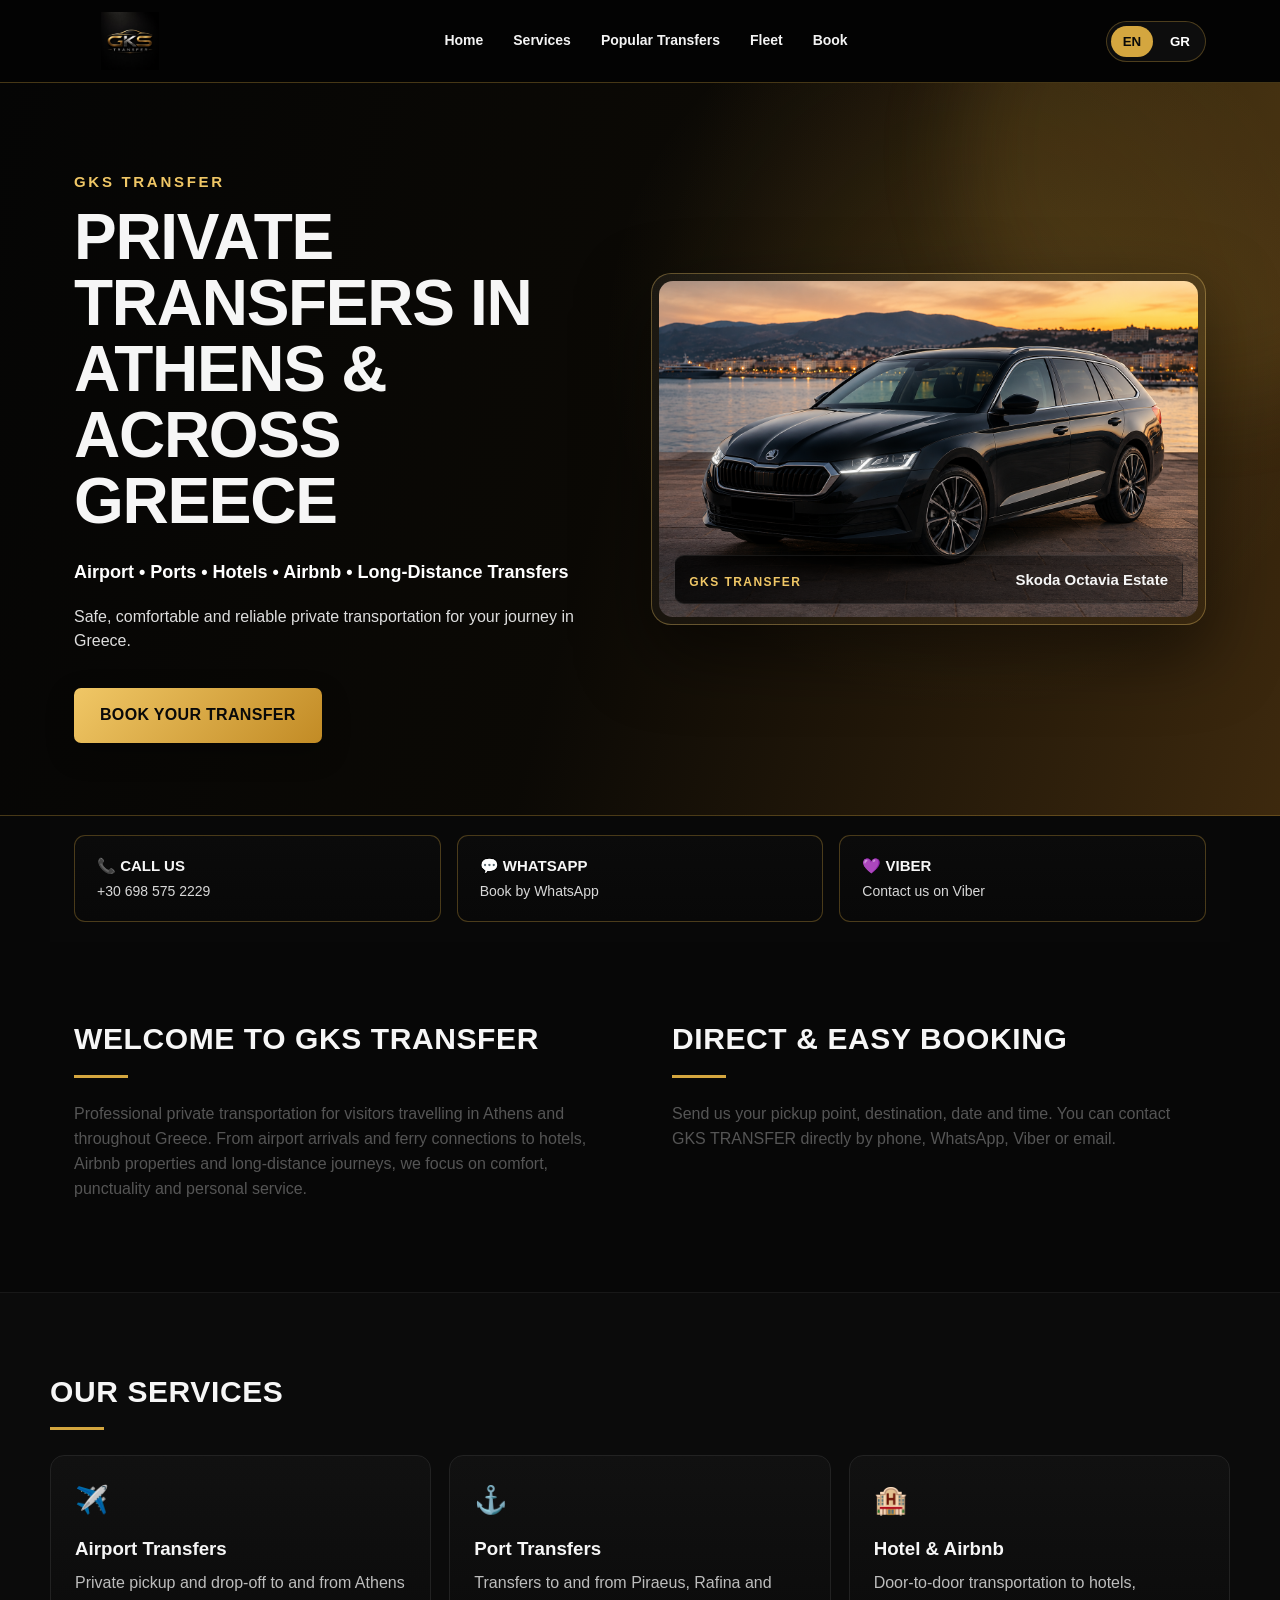
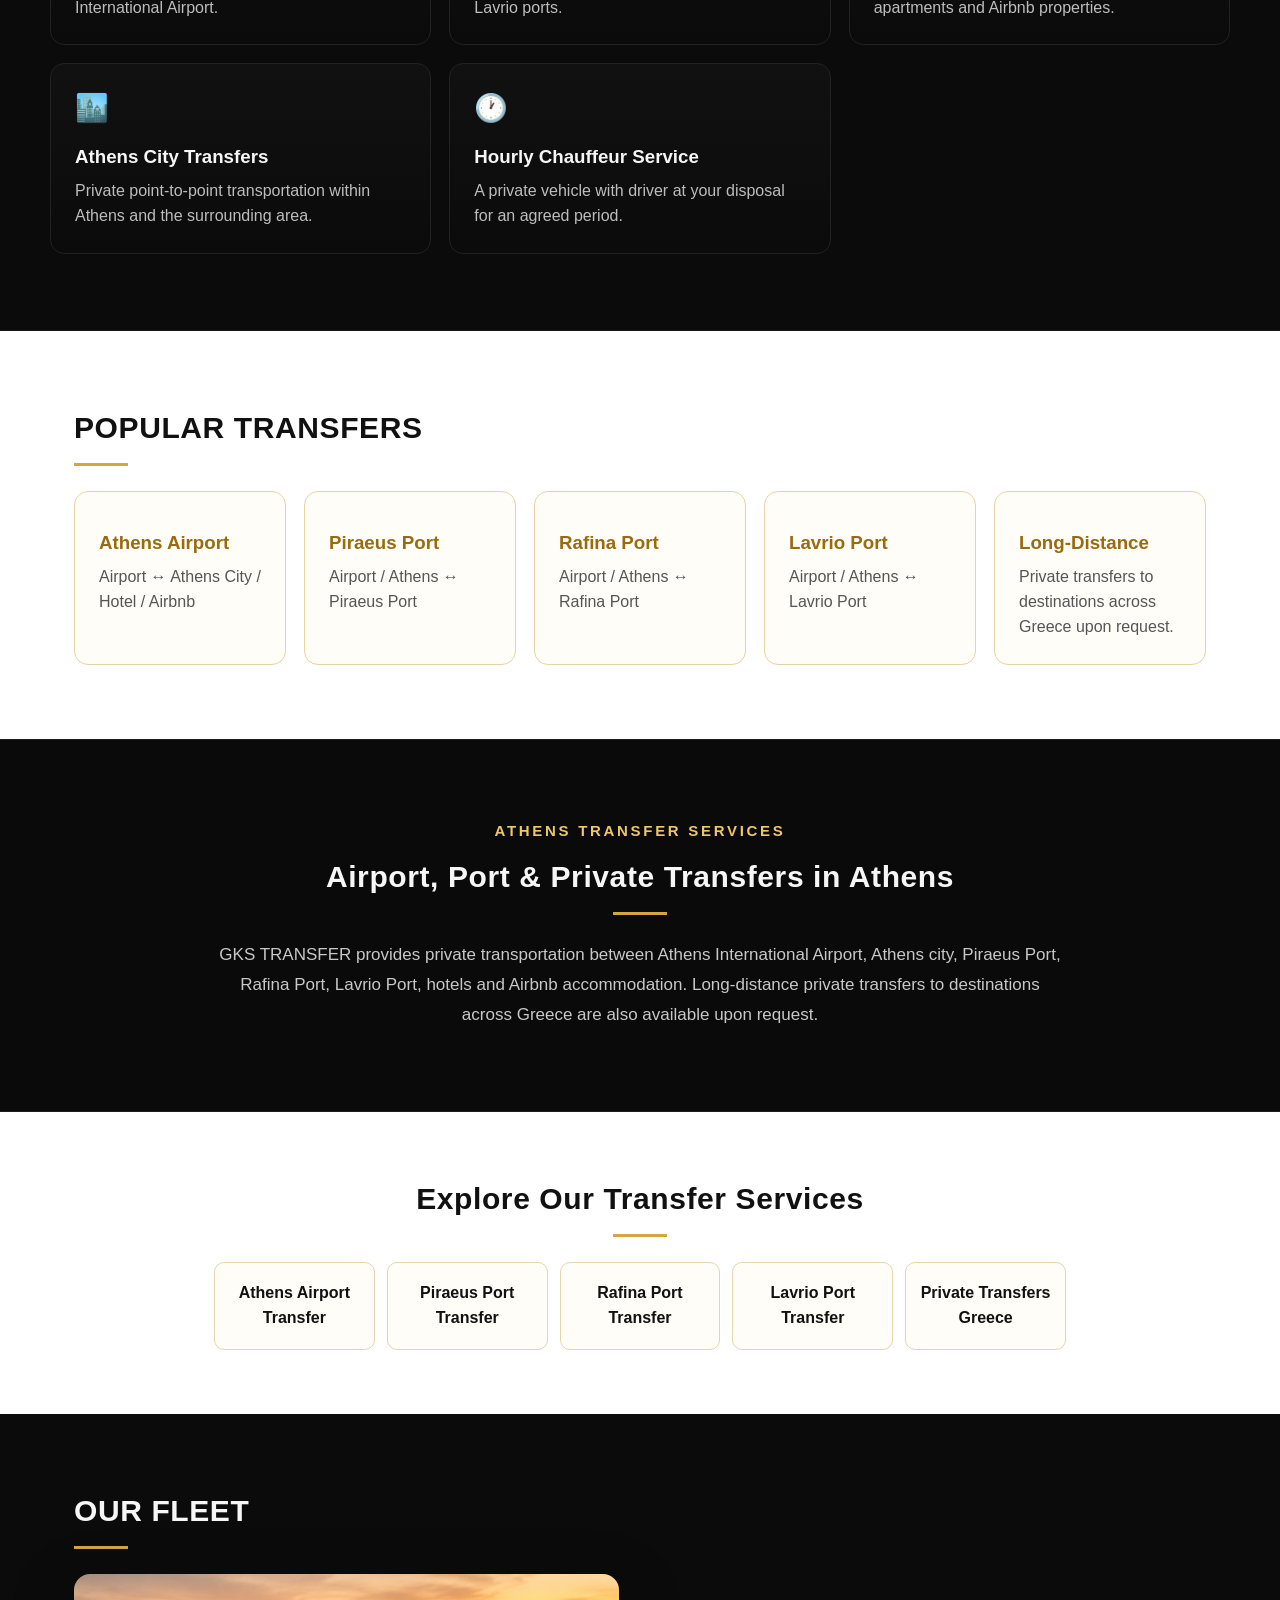
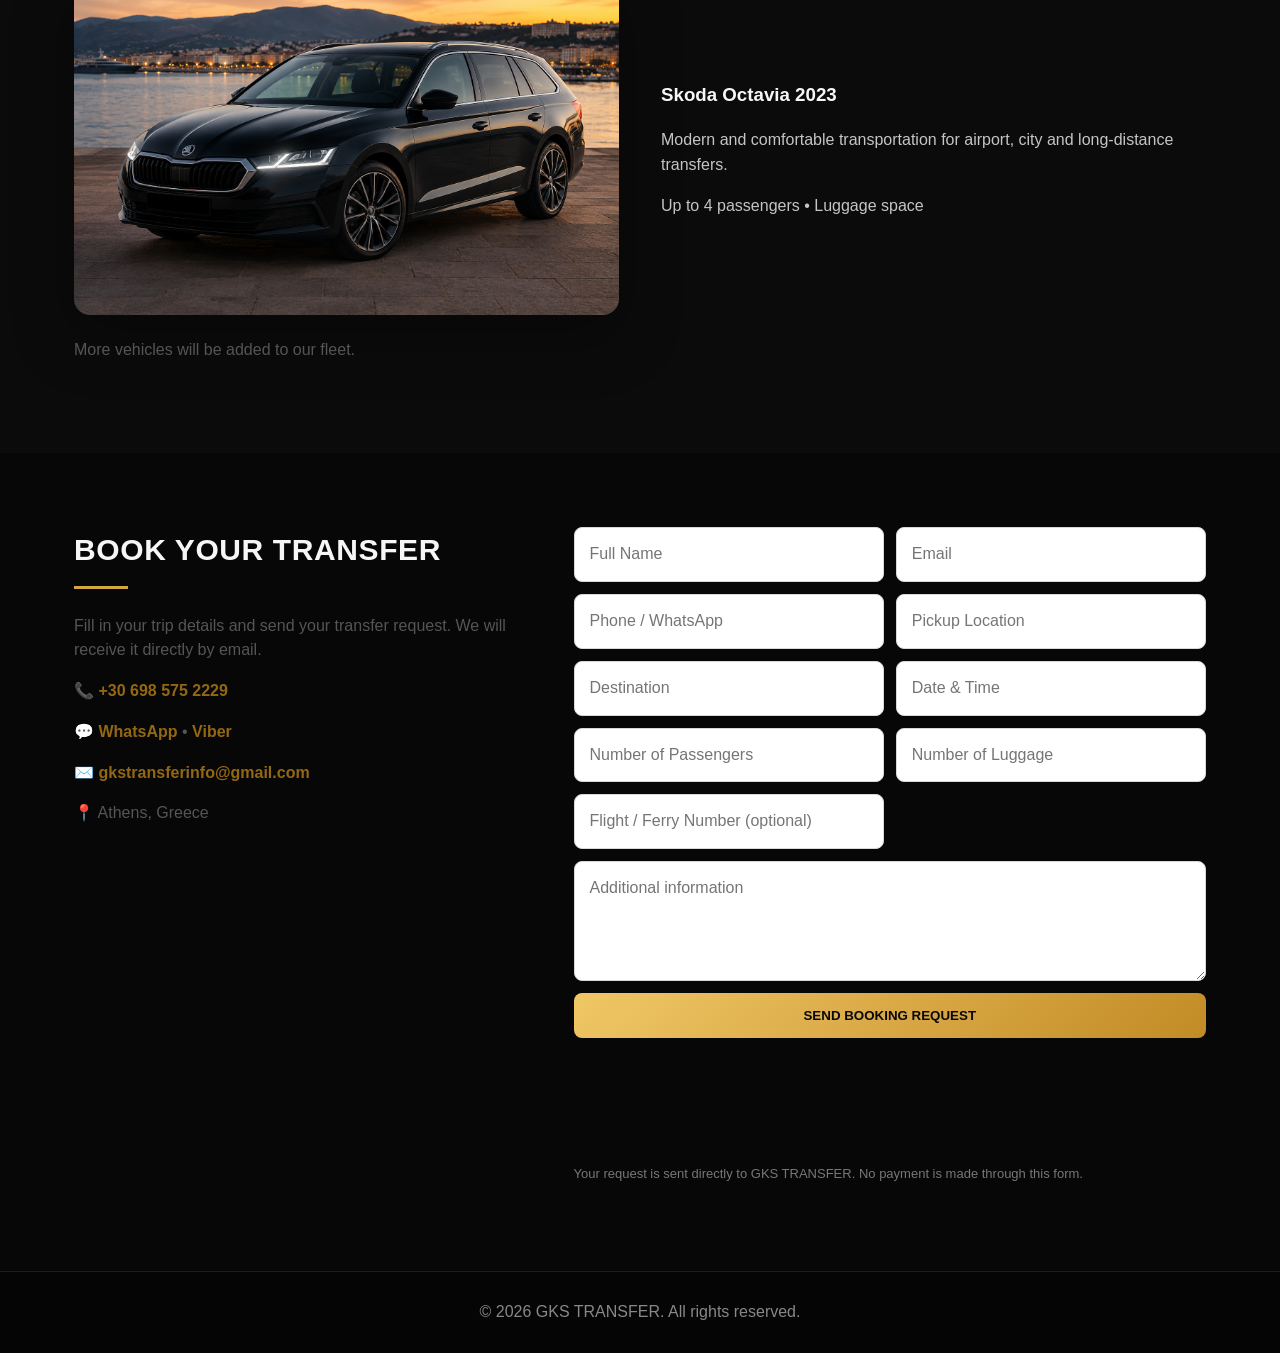
==== index.html @ e6cd718a "Add files via upload" ====
<!DOCTYPE html>
<html lang="en">
<head>
<meta charset="UTF-8">
<meta name="viewport" content="width=device-width,initial-scale=1">
<meta name="description" content="GKS TRANSFER offers private transfers in Athens and across Greece: Athens Airport, Piraeus, Rafina and Lavrio ports, hotels, Airbnb, city and long-distance transfers.">
<title>Athens Airport & Private Transfers | GKS TRANSFER Greece</title>
<meta name="description" content="Book private transfers in Athens and across Greece with GKS TRANSFER. Athens Airport, Piraeus, Rafina, Lavrio, hotels, Airbnb and long-distance transfers.">
<meta name="robots" content="index, follow">
<meta name="author" content="GKS TRANSFER">
<link rel="canonical" href="https://gkstransfer.gr/">

<meta property="og:type" content="website">
<meta property="og:title" content="GKS TRANSFER | Private Transfers in Athens & Across Greece">
<meta property="og:description" content="Private airport, port, hotel, Airbnb and long-distance transfers in Athens and across Greece.">
<meta property="og:url" content="https://gkstransfer.gr/">
<meta property="og:image" content="https://gkstransfer.gr/skoda-octavia.png">
<meta property="og:locale" content="en_US">
<meta property="og:site_name" content="GKS TRANSFER">

<script type="application/ld+json">
{
  "@context": "https://schema.org",
  "@type": "TaxiService",
  "name": "GKS TRANSFER",
  "url": "https://gkstransfer.gr/",
  "image": "https://gkstransfer.gr/skoda-octavia.png",
  "email": "gkstransferinfo@gmail.com",
  "telephone": "+306985752229",
  "areaServed": [
    {"@type":"City","name":"Athens"},
    {"@type":"Country","name":"Greece"}
  ],
  "description": "Private transfers in Athens and across Greece, including airport, port, hotel, Airbnb and long-distance transfers.",
  "availableLanguage": ["English", "Greek"]
}
</script>
<link rel="stylesheet" href="style.css">
</head>
<body>
<header class="site-header"><div class="nav">
<img src="logo.jpg" class="logo" alt="GKS TRANSFER">
<nav>
<a href="#home" data-en="Home" data-el="Αρχική">Home</a>
<a href="#services" data-en="Services" data-el="Υπηρεσίες">Services</a>
<a href="#routes" data-en="Popular Transfers" data-el="Δημοφιλείς Διαδρομές">Popular Transfers</a>
<a href="#fleet" data-en="Fleet" data-el="Στόλος">Fleet</a>
<a href="#contact" data-en="Book" data-el="Κράτηση">Book</a>
</nav>
<div class="lang" aria-label="Language selector">
      <button class="lang-btn active" data-lang="en" onclick="setLang('en', this)">EN</button>
      <button class="lang-btn" data-lang="el" onclick="setLang('el', this)">GR</button>
    </div>
</div></header>

<section id="home" class="hero"><div class="hero-glow"></div><div class="hero-inner">
<div>
<p class="gold">GKS TRANSFER</p>
<h1 data-en="PRIVATE TRANSFERS IN ATHENS & ACROSS GREECE" data-el="ΙΔΙΩΤΙΚΕΣ ΜΕΤΑΦΟΡΕΣ ΣΤΗΝ ΑΘΗΝΑ & ΣΕ ΟΛΗ ΤΗΝ ΕΛΛΑΔΑ">PRIVATE TRANSFERS IN ATHENS & ACROSS GREECE</h1>
<p class="lead" data-en="Airport • Ports • Hotels • Airbnb • Long-Distance Transfers" data-el="Αεροδρόμιο • Λιμάνια • Ξενοδοχεία • Airbnb • Μεταφορές Μεγάλων Αποστάσεων">Airport • Ports • Hotels • Airbnb • Long-Distance Transfers</p>
<p data-en="Safe, comfortable and reliable private transportation for your journey in Greece." data-el="Ασφαλείς, άνετες και αξιόπιστες ιδιωτικές μεταφορές για κάθε διαδρομή σας στην Ελλάδα.">Safe, comfortable and reliable private transportation for your journey in Greece.</p>
<a class="cta" href="#contact" data-en="BOOK YOUR TRANSFER" data-el="ΚΑΝΤΕ ΚΡΑΤΗΣΗ">BOOK YOUR TRANSFER</a>
</div>
<div class="vehicle-photo hero-car">
      <div class="car-frame">
        <img src="skoda-octavia.png" alt="Skoda Octavia station wagon - GKS Transfer">
        <div class="car-caption">
          <span>GKS TRANSFER</span>
          <strong>Skoda Octavia Estate</strong>
        </div>
      </div>
    </div>
</div></section>

<section class="quick">
<a href="tel:+306985752229"><b data-en="📞 CALL US" data-el="📞 ΚΑΛΕΣΤΕ ΜΑΣ">📞 CALL US</b><span>+30 698 575 2229</span></a>
<a href="https://wa.me/306985752229"><b>💬 WHATSAPP</b><span data-en="Book by WhatsApp" data-el="Κράτηση μέσω WhatsApp">Book by WhatsApp</span></a>
<a href="viber://chat?number=%2B306985752229"><b>💜 VIBER</b><span data-en="Contact us on Viber" data-el="Επικοινωνία μέσω Viber">Contact us on Viber</span></a>
</section>

<section class="intro">
<div><h2 data-en="WELCOME TO GKS TRANSFER" data-el="ΚΑΛΩΣ ΗΡΘΑΤΕ ΣΤΗΝ GKS TRANSFER">WELCOME TO GKS TRANSFER</h2>
<p data-en="Professional private transportation for visitors travelling in Athens and throughout Greece. From airport arrivals and ferry connections to hotels, Airbnb properties and long-distance journeys, we focus on comfort, punctuality and personal service." data-el="Επαγγελματικές ιδιωτικές μεταφορές για επισκέπτες στην Αθήνα και σε όλη την Ελλάδα. Από αφίξεις αεροδρομίου και συνδέσεις με πλοία έως ξενοδοχεία, Airbnb και διαδρομές μεγάλων αποστάσεων, δίνουμε έμφαση στην άνεση, τη συνέπεια και την προσωπική εξυπηρέτηση.">Professional private transportation for visitors travelling in Athens and throughout Greece. From airport arrivals and ferry connections to hotels, Airbnb properties and long-distance journeys, we focus on comfort, punctuality and personal service.</p></div>
<div><h2 data-en="DIRECT & EASY BOOKING" data-el="ΑΜΕΣΗ & ΕΥΚΟΛΗ ΚΡΑΤΗΣΗ">DIRECT & EASY BOOKING</h2>
<p data-en="Send us your pickup point, destination, date and time. You can contact GKS TRANSFER directly by phone, WhatsApp, Viber or email." data-el="Στείλτε μας σημείο παραλαβής, προορισμό, ημερομηνία και ώρα. Μπορείτε να επικοινωνήσετε απευθείας με την GKS TRANSFER μέσω τηλεφώνου, WhatsApp, Viber ή email.">Send us your pickup point, destination, date and time. You can contact GKS TRANSFER directly by phone, WhatsApp, Viber or email.</p></div>
</section>

<section id="services" class="dark">
<h2 data-en="OUR SERVICES" data-el="ΟΙ ΥΠΗΡΕΣΙΕΣ ΜΑΣ">OUR SERVICES</h2>
<div class="grid">
<article><div>✈️</div><h3 data-en="Airport Transfers" data-el="Μεταφορές Αεροδρομίου">Airport Transfers</h3><p data-en="Private pickup and drop-off to and from Athens International Airport." data-el="Ιδιωτικές παραλαβές και μεταφορές από και προς το Διεθνές Αεροδρόμιο Αθηνών.">Private pickup and drop-off to and from Athens International Airport.</p></article>
<article><div>⚓</div><h3 data-en="Port Transfers" data-el="Μεταφορές Λιμανιών">Port Transfers</h3><p data-en="Transfers to and from Piraeus, Rafina and Lavrio ports." data-el="Μεταφορές από και προς τα λιμάνια Πειραιά, Ραφήνας και Λαυρίου.">Transfers to and from Piraeus, Rafina and Lavrio ports.</p></article>
<article><div>🏨</div><h3 data-en="Hotel & Airbnb" data-el="Ξενοδοχεία & Airbnb">Hotel & Airbnb</h3><p data-en="Door-to-door transportation to hotels, apartments and Airbnb properties." data-el="Μεταφορά από πόρτα σε πόρτα προς ξενοδοχεία, διαμερίσματα και Airbnb.">Door-to-door transportation to hotels, apartments and Airbnb properties.</p></article>
<article><div>🏙️</div><h3 data-en="Athens City Transfers" data-el="Μεταφορές στην Αθήνα">Athens City Transfers</h3><p data-en="Private point-to-point transportation within Athens and the surrounding area." data-el="Ιδιωτικές μεταφορές από σημείο σε σημείο στην Αθήνα και τις γύρω περιοχές.">Private point-to-point transportation within Athens and the surrounding area.</p></article>
<article><div>🕐</div><h3 data-en="Hourly Chauffeur Service" data-el="Ωριαία Διάθεση με Οδηγό">Hourly Chauffeur Service</h3><p data-en="A private vehicle with driver at your disposal for an agreed period." data-el="Ιδιωτικό όχημα με οδηγό στη διάθεσή σας για συμφωνημένο χρονικό διάστημα.">A private vehicle with driver at your disposal for an agreed period.</p></article>
</div></section>

<section id="routes" class="fleet">
<h2 data-en="POPULAR TRANSFERS" data-el="ΔΗΜΟΦΙΛΕΙΣ ΜΕΤΑΦΟΡΕΣ">POPULAR TRANSFERS</h2>
<div class="grid route-grid">
<article><h3>Athens Airport</h3><p data-en="Airport ↔ Athens City / Hotel / Airbnb" data-el="Αεροδρόμιο ↔ Αθήνα / Ξενοδοχείο / Airbnb">Airport ↔ Athens City / Hotel / Airbnb</p></article>
<article><h3>Piraeus Port</h3><p data-en="Airport / Athens ↔ Piraeus Port" data-el="Αεροδρόμιο / Αθήνα ↔ Λιμάνι Πειραιά">Airport / Athens ↔ Piraeus Port</p></article>
<article><h3>Rafina Port</h3><p data-en="Airport / Athens ↔ Rafina Port" data-el="Αεροδρόμιο / Αθήνα ↔ Λιμάνι Ραφήνας">Airport / Athens ↔ Rafina Port</p></article>
<article><h3>Lavrio Port</h3><p data-en="Airport / Athens ↔ Lavrio Port" data-el="Αεροδρόμιο / Αθήνα ↔ Λιμάνι Λαυρίου">Airport / Athens ↔ Lavrio Port</p></article>
<article><h3 data-en="Long-Distance" data-el="Μεγάλες Αποστάσεις">Long-Distance</h3><p data-en="Private transfers to destinations across Greece upon request." data-el="Ιδιωτικές μεταφορές προς προορισμούς σε όλη την Ελλάδα κατόπιν αιτήματος.">Private transfers to destinations across Greece upon request.</p></article>
</div>
</section>


<section class="seo-locations">
  <div class="seo-inner">
    <p class="gold" data-en="ATHENS TRANSFER SERVICES" data-el="ΥΠΗΡΕΣΙΕΣ TRANSFER ΑΘΗΝΑΣ">ATHENS TRANSFER SERVICES</p>
    <h2 data-en="Airport, Port & Private Transfers in Athens" data-el="Μεταφορές Αεροδρομίου, Λιμανιών & Ιδιωτικές Μεταφορές στην Αθήνα">Airport, Port & Private Transfers in Athens</h2>
    <p data-en="GKS TRANSFER provides private transportation between Athens International Airport, Athens city, Piraeus Port, Rafina Port, Lavrio Port, hotels and Airbnb accommodation. Long-distance private transfers to destinations across Greece are also available upon request." data-el="Η GKS TRANSFER παρέχει ιδιωτικές μεταφορές μεταξύ του Διεθνούς Αεροδρομίου Αθηνών, της Αθήνας, του λιμανιού του Πειραιά, της Ραφήνας, του Λαυρίου, ξενοδοχείων και καταλυμάτων Airbnb. Διατίθενται επίσης ιδιωτικές μεταφορές μεγάλων αποστάσεων προς προορισμούς σε όλη την Ελλάδα κατόπιν αιτήματος.">GKS TRANSFER provides private transportation between Athens International Airport, Athens city, Piraeus Port, Rafina Port, Lavrio Port, hotels and Airbnb accommodation. Long-distance private transfers to destinations across Greece are also available upon request.</p>
  </div>
</section>

<section class="landing-links"><div class="seo-inner"><h2>Explore Our Transfer Services</h2><div class="landing-link-grid"><a href="athens-airport-transfer.html">Athens Airport Transfer</a><a href="piraeus-port-transfer.html">Piraeus Port Transfer</a><a href="rafina-port-transfer.html">Rafina Port Transfer</a><a href="lavrio-port-transfer.html">Lavrio Port Transfer</a><a href="private-transfers-greece.html">Private Transfers Greece</a></div></div></section><section id="fleet" class="why">
<h2 data-en="OUR FLEET" data-el="Ο ΣΤΟΛΟΣ ΜΑΣ">OUR FLEET</h2>
<div class="fleet-card"><div class="vehicle-photo fleet-car"><img src="skoda-octavia.png" alt="Skoda Octavia station wagon - GKS Transfer"></div>
<div><h3>Skoda Octavia 2023</h3><p data-en="Modern and comfortable transportation for airport, city and long-distance transfers." data-el="Σύγχρονη και άνετη μετακίνηση για αεροδρόμιο, πόλη και διαδρομές μεγάλων αποστάσεων.">Modern and comfortable transportation for airport, city and long-distance transfers.</p><p data-en="Up to 4 passengers • Luggage space" data-el="Έως 4 επιβάτες • Χώρος αποσκευών">Up to 4 passengers • Luggage space</p></div></div>
<p data-en="More vehicles will be added to our fleet." data-el="Θα προστεθούν περισσότερα οχήματα στον στόλο μας.">More vehicles will be added to our fleet.</p>
</section>

<section id="contact" class="contact">
<div><h2 data-en="BOOK YOUR TRANSFER" data-el="ΚΑΝΤΕ ΤΗΝ ΚΡΑΤΗΣΗ ΣΑΣ">BOOK YOUR TRANSFER</h2>
<p data-en="Fill in your trip details and send your transfer request. We will receive it directly by email." data-el="Συμπληρώστε τα στοιχεία της διαδρομής σας και στείλτε το αίτημά σας. Θα το λάβουμε απευθείας μέσω email.">Fill in your trip details and send your transfer request. We will receive it directly by email.</p>
<p>📞 <a href="tel:+306985752229">+30 698 575 2229</a></p>
<p>💬 <a href="https://wa.me/306985752229">WhatsApp</a> • <a href="viber://chat?number=%2B306985752229">Viber</a></p>
<p>✉️ <a href="mailto:gkstransferinfo@gmail.com">gkstransferinfo@gmail.com</a></p>
<p>📍 Athens, Greece</p></div>
<form id="bookingForm" onsubmit="sendBooking(event)">
<input required id="name" name="Name" data-en-ph="Full Name" data-el-ph="Ονοματεπώνυμο" placeholder="Full Name">
<input required id="email" name="Email" type="email" placeholder="Email">
<input id="phone" name="Phone_WhatsApp" data-en-ph="Phone / WhatsApp" data-el-ph="Τηλέφωνο / WhatsApp" placeholder="Phone / WhatsApp">
<input required id="pickup" name="Pickup" data-en-ph="Pickup Location" data-el-ph="Σημείο Παραλαβής" placeholder="Pickup Location">
<input required id="destination" name="Destination" data-en-ph="Destination" data-el-ph="Προορισμός" placeholder="Destination">
<input id="datetime" name="Date_Time" data-en-ph="Date & Time" data-el-ph="Ημερομηνία & Ώρα" placeholder="Date & Time">
<input id="passengers" name="Passengers" data-en-ph="Number of Passengers" data-el-ph="Αριθμός Επιβατών" placeholder="Number of Passengers">
<input id="luggage" name="Luggage" data-en-ph="Number of Luggage" data-el-ph="Αριθμός Αποσκευών" placeholder="Number of Luggage">
<input id="flight" name="Flight_Ferry" data-en-ph="Flight / Ferry Number (optional)" data-el-ph="Αριθμός Πτήσης / Πλοίου (προαιρετικό)" placeholder="Flight / Ferry Number (optional)">
<textarea id="message" name="Additional_Information" data-en-ph="Additional information" data-el-ph="Επιπλέον πληροφορίες" placeholder="Additional information"></textarea>
<button id="submitBooking" class="booking-submit" data-en="SEND BOOKING REQUEST" data-el="ΑΠΟΣΤΟΛΗ ΑΙΤΗΜΑΤΟΣ">SEND BOOKING REQUEST</button>
</form>
    <div id="bookingStatus" class="booking-status" aria-live="polite"></div>
    <p class="form-note" data-en="Your request is sent directly to GKS TRANSFER. No payment is made through this form." data-el="Το αίτημά σας αποστέλλεται απευθείας στην GKS TRANSFER. Δεν πραγματοποιείται πληρωμή μέσω της φόρμας.">Your request is sent directly to GKS TRANSFER. No payment is made through this form.</p>
    </section>
<footer>© 2026 GKS TRANSFER. All rights reserved.</footer>
<script src="script.js"></script></body></html>
---- style.css ----
:root{
  --bg:#070707;
  --bg-soft:#101010;
  --panel:#15120d;
  --gold:#d4a63f;
  --gold-2:#f0c766;
  --text:#f6f6f6;
  --muted:#c7c7c7;
  --line:rgba(212,166,63,.32);
}
*{box-sizing:border-box}
html{scroll-behavior:smooth}
body{
  margin:0;
  background:var(--bg);
  color:var(--text);
  font-family:Arial,Helvetica,sans-serif;
  line-height:1.55;
}
a{color:inherit;text-decoration:none}
img{max-width:100%}

.site-header{
  position:sticky;
  top:0;
  z-index:50;
  background:rgba(4,4,4,.94);
  backdrop-filter:blur(12px);
  border-bottom:1px solid var(--line);
}
.nav{
  max-width:1180px;
  min-height:82px;
  margin:auto;
  padding:10px 24px;
  display:flex;
  align-items:center;
  gap:28px;
}
.logo{
  width:112px;
  height:58px;
  object-fit:contain;
  flex:0 0 auto;
}
nav{
  display:flex;
  justify-content:center;
  gap:30px;
  flex:1;
}
nav a{
  font-size:14px;
  font-weight:700;
  color:#f3f3f3;
  position:relative;
  padding:10px 0;
}
nav a:after{
  content:"";
  position:absolute;
  left:0;right:0;bottom:3px;
  height:2px;
  background:var(--gold);
  transform:scaleX(0);
  transition:.2s ease;
}
nav a:hover:after{transform:scaleX(1)}

.lang{
  display:flex;
  gap:6px;
  padding:4px;
  border:1px solid var(--line);
  border-radius:999px;
  background:#0d0d0d;
}
.lang-btn{
  min-width:42px;
  border:0;
  border-radius:999px;
  padding:8px 10px;
  background:transparent;
  color:#fff;
  font-weight:800;
  cursor:pointer;
}
.lang-btn.active{
  background:var(--gold);
  color:#090909;
}

.hero{
  position:relative;
  overflow:hidden;
  border-bottom:1px solid var(--line);
  background:
    radial-gradient(circle at 76% 35%,rgba(212,166,63,.16),transparent 34%),
    linear-gradient(105deg,#050505 0%,#0b0905 48%,#3d290e 100%);
}
.hero-glow{
  position:absolute;
  width:500px;
  height:500px;
  border-radius:50%;
  right:-180px;
  top:-180px;
  background:rgba(212,166,63,.12);
  filter:blur(40px);
}
.hero-inner{
  position:relative;
  max-width:1180px;
  min-height:570px;
  margin:auto;
  padding:72px 24px;
  display:grid;
  grid-template-columns:1.03fr 1.1fr;
  align-items:center;
  gap:58px;
}
.gold{
  color:var(--gold-2);
  font-weight:800;
  letter-spacing:.18em;
  font-size:15px;
  margin-bottom:12px;
}
.hero h1{
  max-width:650px;
  margin:0;
  font-size:clamp(42px,5vw,68px);
  line-height:1.03;
  letter-spacing:-.02em;
}
.lead{
  margin-top:24px;
  color:#fff;
  font-size:18px;
  font-weight:700;
}
.hero p:not(.gold):not(.lead){
  max-width:620px;
  color:#dedede;
}
.cta{
  display:inline-block;
  margin-top:18px;
  padding:15px 26px;
  border-radius:7px;
  background:linear-gradient(135deg,var(--gold-2),#c28b25);
  color:#090909;
  font-weight:900;
  letter-spacing:.02em;
  box-shadow:0 10px 28px rgba(0,0,0,.28);
  transition:.2s ease;
}
.cta:hover{transform:translateY(-2px)}

.hero-car{width:100%}
.car-frame{
  position:relative;
  padding:7px;
  border:1px solid rgba(240,199,102,.34);
  border-radius:20px;
  background:linear-gradient(145deg,rgba(255,255,255,.05),rgba(255,255,255,.01));
  box-shadow:0 28px 70px rgba(0,0,0,.52);
}
.car-frame img{
  width:100%;
  display:block;
  border-radius:14px;
  aspect-ratio:16/10;
  object-fit:cover;
}
.car-caption{
  position:absolute;
  left:22px;
  right:22px;
  bottom:20px;
  display:flex;
  justify-content:space-between;
  align-items:end;
  gap:16px;
  padding:12px 14px;
  border-radius:10px;
  background:linear-gradient(90deg,rgba(0,0,0,.78),rgba(0,0,0,.28));
  border:1px solid rgba(255,255,255,.08);
}
.car-caption span{
  color:var(--gold-2);
  font-size:12px;
  font-weight:800;
  letter-spacing:.12em;
}
.car-caption strong{font-size:15px}

.quick{
  max-width:1180px;
  margin:-1px auto 0;
  padding:20px 24px;
  display:grid;
  grid-template-columns:repeat(3,1fr);
  gap:16px;
  background:#080808;
}
.quick a{
  border:1px solid var(--line);
  border-radius:11px;
  padding:18px 22px;
  display:flex;
  flex-direction:column;
  gap:4px;
  background:linear-gradient(180deg,#0b0b0b,#080808);
}
.quick a:hover{border-color:var(--gold)}
.quick b{font-size:15px}
.quick span{font-size:14px;color:#d8d8d8}

.intro,.fleet,.why,.contact{
  max-width:1180px;
  margin:auto;
  padding:74px 24px;
}
.intro{
  display:grid;
  grid-template-columns:1fr 1fr;
  gap:64px;
}
h2{
  margin-top:0;
  font-size:30px;
  letter-spacing:.02em;
}
h2:after{
  content:"";
  display:block;
  width:54px;
  height:3px;
  margin-top:12px;
  background:var(--gold);
}
.intro p,.fleet p,.why p,.contact p{color:#555}

.dark{
  padding:76px 24px;
  background:#0b0b0b;
  border-top:1px solid #181818;
  border-bottom:1px solid #181818;
}
.dark>h2,.dark>.grid{max-width:1180px;margin-left:auto;margin-right:auto}
.grid{
  display:grid;
  grid-template-columns:repeat(3,1fr);
  gap:18px;
}
.grid article{
  min-height:180px;
  padding:24px;
  border:1px solid #222;
  border-radius:14px;
  background:linear-gradient(180deg,#111,#0b0b0b);
  transition:.2s ease;
}
.grid article:hover{
  transform:translateY(-3px);
  border-color:var(--line);
}
.grid article>div{font-size:27px}
.grid h3{margin:12px 0 8px}
.grid p{margin:0;color:#bdbdbd}

.fleet{
  background:#fff;
  color:#111;
  max-width:none;
  padding-left:max(24px,calc((100vw - 1180px)/2 + 24px));
  padding-right:max(24px,calc((100vw - 1180px)/2 + 24px));
}
.fleet>.grid,.fleet>h2,.fleet>p{max-width:1180px;margin-left:auto;margin-right:auto}
.route-grid{grid-template-columns:repeat(5,1fr)}
.route-grid article{
  min-height:140px;
  border:1px solid #e7d3a2;
  background:#fffdf8;
}
.route-grid h3{color:#9a6a0f}
.route-grid p{color:#555}

.why{background:#0b0b0b;max-width:none;padding-left:max(24px,calc((100vw - 1180px)/2 + 24px));padding-right:max(24px,calc((100vw - 1180px)/2 + 24px))}
.why>h2,.why>.fleet-card,.why>p{max-width:1180px;margin-left:auto;margin-right:auto}
.fleet-card{
  display:grid;
  grid-template-columns:1fr 1fr;
  gap:42px;
  align-items:center;
}
.fleet-card p{color:#c5c5c5}
.fleet-car img{
  width:100%;
  border-radius:16px;
  aspect-ratio:16/10;
  object-fit:cover;
  box-shadow:0 20px 60px rgba(0,0,0,.35);
}

.contact{
  display:grid;
  grid-template-columns:.82fr 1.18fr;
  gap:60px;
  align-items:start;
}
.contact a{color:#946812;font-weight:700}
form{
  display:grid;
  grid-template-columns:1fr 1fr;
  gap:12px;
}
input,textarea{
  width:100%;
  padding:14px 15px;
  border:1px solid #d8d8d8;
  border-radius:8px;
  font:inherit;
  background:#fff;
}
textarea{min-height:120px;grid-column:1/-1;resize:vertical}
form button{
  grid-column:1/-1;
  padding:15px;
  border:0;
  border-radius:8px;
  background:#111;
  color:#fff;
  font-weight:900;
  cursor:pointer;
}
form button:hover{background:#2b210e}
footer{
  padding:28px 20px;
  text-align:center;
  color:#888;
  background:#050505;
  border-top:1px solid #1d1d1d;
}

@media(max-width:980px){
  nav{gap:18px}
  .hero-inner{grid-template-columns:1fr;min-height:auto;padding-top:54px}
  .hero-car{max-width:760px}
  .grid{grid-template-columns:repeat(2,1fr)}
  .route-grid{grid-template-columns:repeat(2,1fr)}
}
@media(max-width:760px){
  .nav{flex-wrap:wrap;gap:10px;min-height:auto}
  .logo{width:92px}
  nav{order:3;width:100%;overflow-x:auto;justify-content:flex-start;gap:20px;padding-bottom:4px}
  nav a{white-space:nowrap;font-size:13px}
  .lang{margin-left:auto}
  .hero-inner{padding:46px 18px;gap:34px}
  .hero h1{font-size:42px}
  .quick{grid-template-columns:1fr;padding:16px 18px}
  .intro,.contact,.fleet-card{grid-template-columns:1fr}
  .intro,.fleet,.why,.contact,.dark{padding-top:56px;padding-bottom:56px}
  .grid,.route-grid{grid-template-columns:1fr}
  form{grid-template-columns:1fr}
  form button,textarea{grid-column:auto}
  .car-caption{left:14px;right:14px;bottom:14px}
}

.whatsapp-submit{
  background:#20b858 !important;
  color:#fff !important;
  box-shadow:0 12px 28px rgba(0,0,0,.16);
}
.whatsapp-submit:hover{
  background:#189a49 !important;
  transform:translateY(-1px);
}
.form-note{
  grid-column:2;
  margin-top:-42px;
  padding-top:48px;
  font-size:13px;
  color:#777 !important;
}
@media(max-width:760px){
  .form-note{
    grid-column:auto;
    margin-top:12px;
    padding-top:0;
  }
}

.booking-submit{
  background:linear-gradient(135deg,var(--gold-2),#c28b25) !important;
  color:#090909 !important;
}
.booking-submit:disabled{opacity:.65;cursor:wait}
.booking-status{grid-column:1/-1;padding:0;border-radius:8px;font-weight:700}
.booking-status.success{padding:14px;background:#eef8f0;color:#176a2f;border:1px solid #b8dfc2}
.booking-status.error{padding:14px;background:#fff0f0;color:#8d2222;border:1px solid #e5bcbc}

.seo-locations{background:#0a0a0a;border-top:1px solid #1d1d1d;border-bottom:1px solid #1d1d1d}
.seo-inner{max-width:900px;margin:auto;padding:64px 24px;text-align:center}
.seo-inner h2:after{margin-left:auto;margin-right:auto}
.seo-inner p:not(.gold){color:#c8c8c8;font-size:17px;line-height:1.75}

.landing-links{background:#fff;color:#111}.landing-link-grid{display:grid;grid-template-columns:repeat(5,1fr);gap:12px}.landing-link-grid a{padding:18px 14px;border:1px solid #e6d5ac;border-radius:10px;font-weight:800;text-align:center;background:#fffdf8}.service-hero{background:linear-gradient(105deg,#050505 0%,#0b0905 48%,#3d290e 100%)}.service-hero-inner{max-width:1180px;margin:auto;padding:70px 24px;display:grid;grid-template-columns:1fr 1fr;gap:54px;align-items:center}.service-hero h1{font-size:clamp(40px,5vw,64px);line-height:1.04;margin:0}.service-lead{font-size:18px;color:#ddd;line-height:1.7}.service-copy{max-width:1000px;margin:auto;padding:70px 24px;color:#111;background:#fff}.service-points{display:grid;grid-template-columns:repeat(3,1fr);gap:16px;margin-top:30px}.service-points div{padding:22px;border:1px solid #e6d5ac;border-radius:12px;background:#fffdf8}.service-points strong,.service-points span{display:block}.service-points span{margin-top:8px;color:#555}@media(max-width:900px){.landing-link-grid{grid-template-columns:1fr 1fr}.service-hero-inner{grid-template-columns:1fr}.service-points{grid-template-columns:1fr}}@media(max-width:600px){.landing-link-grid{grid-template-columns:1fr}}
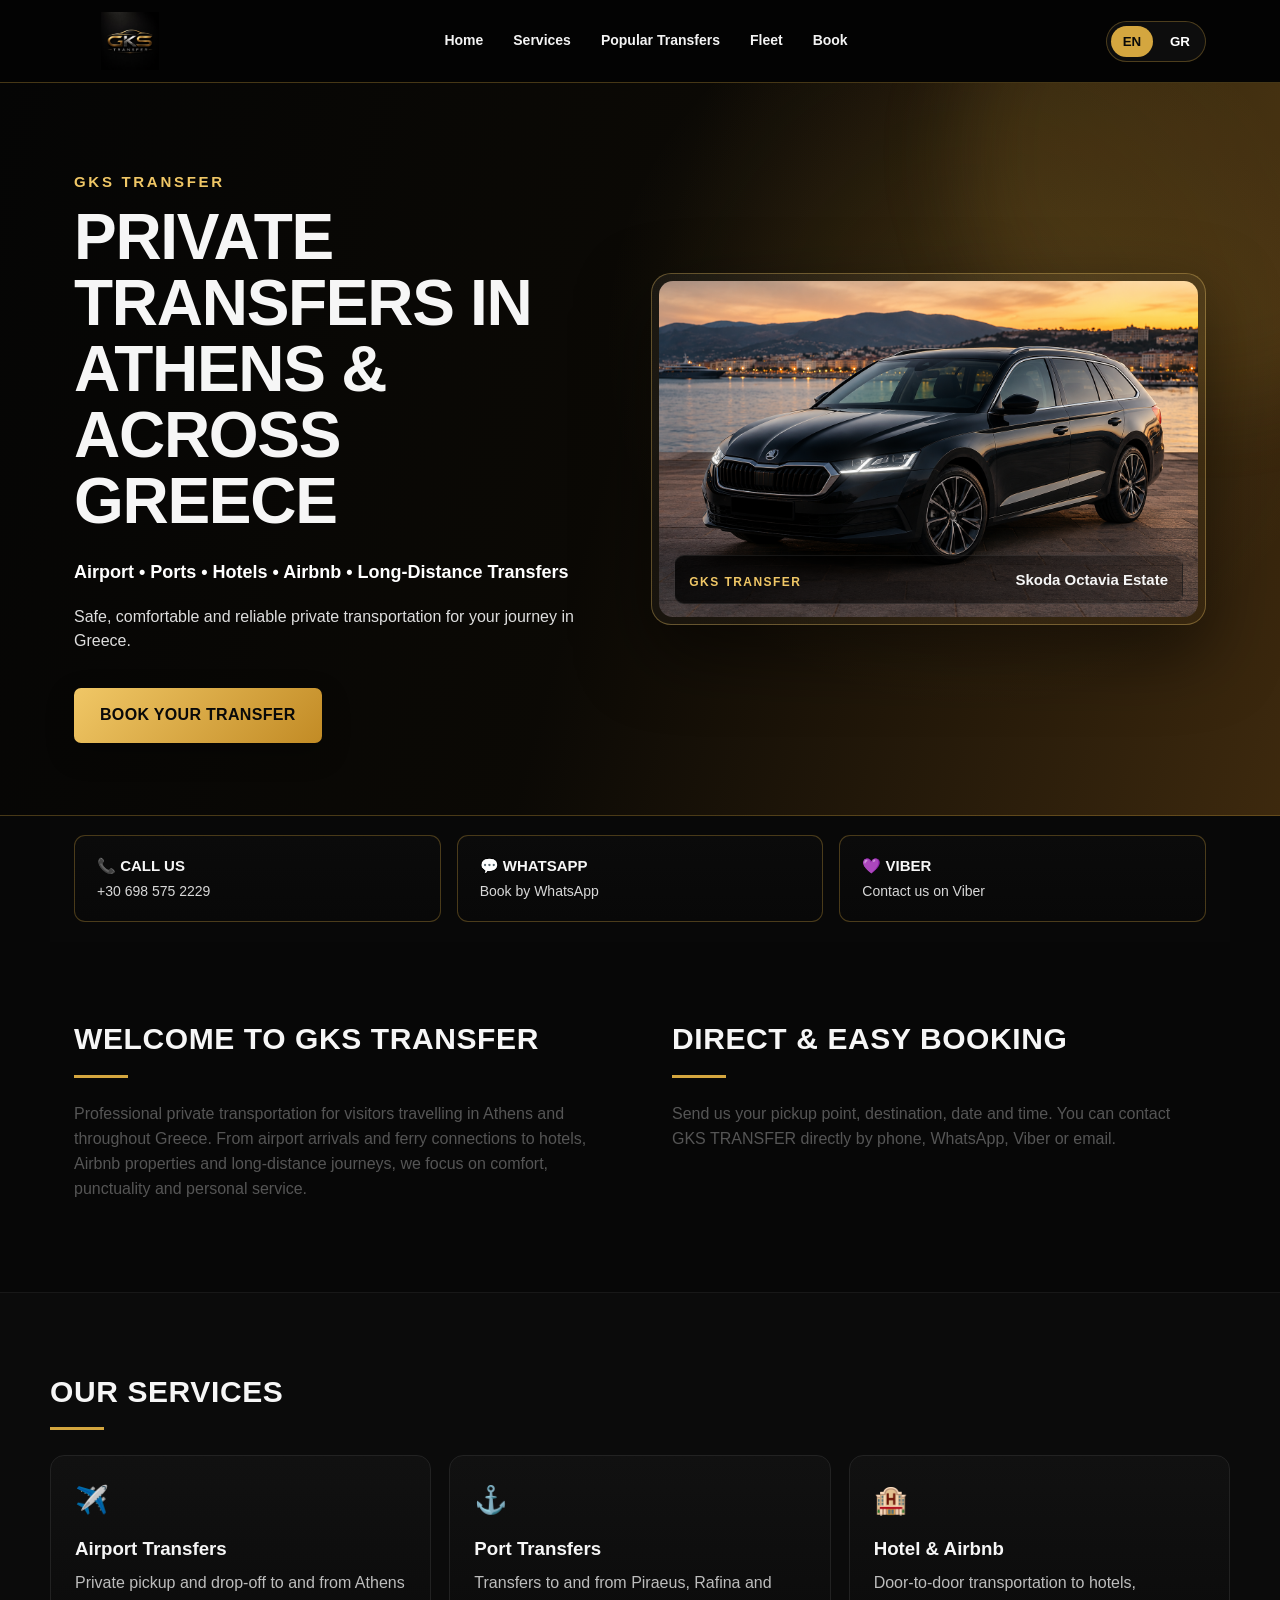
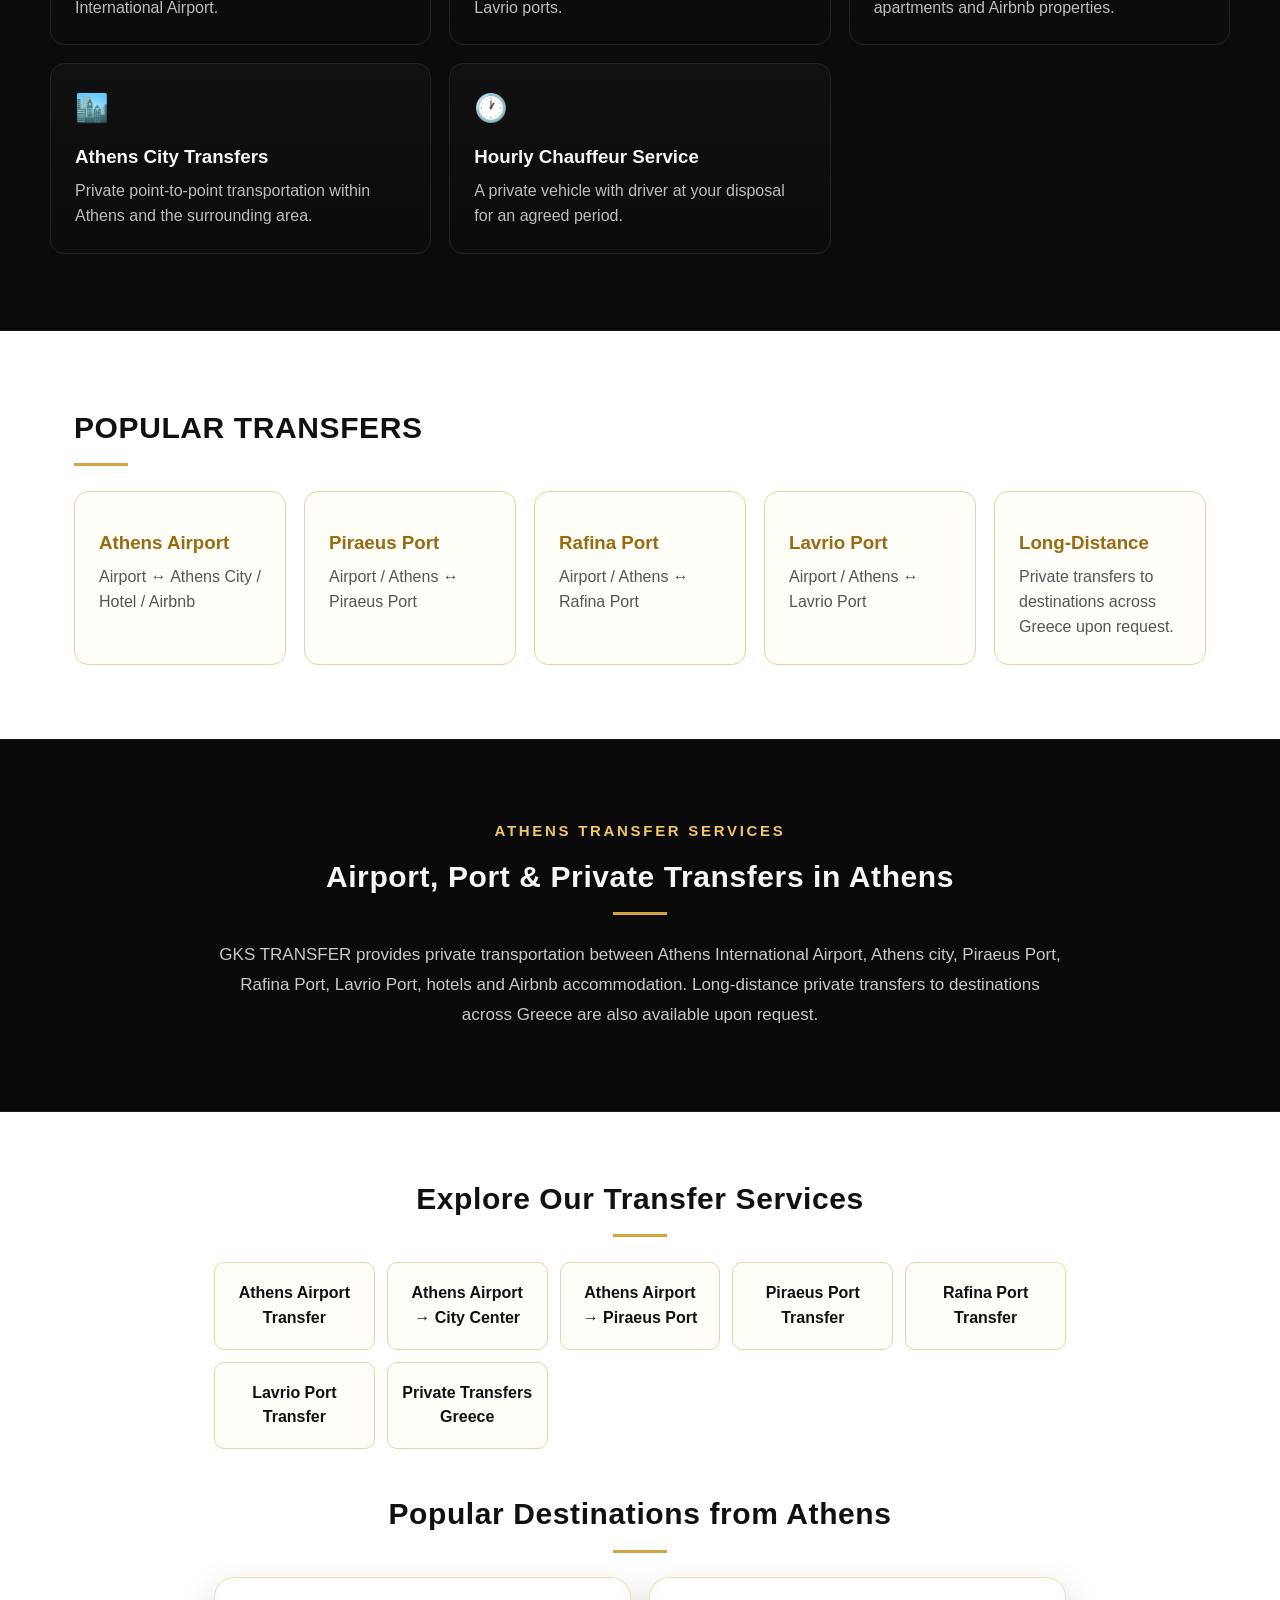
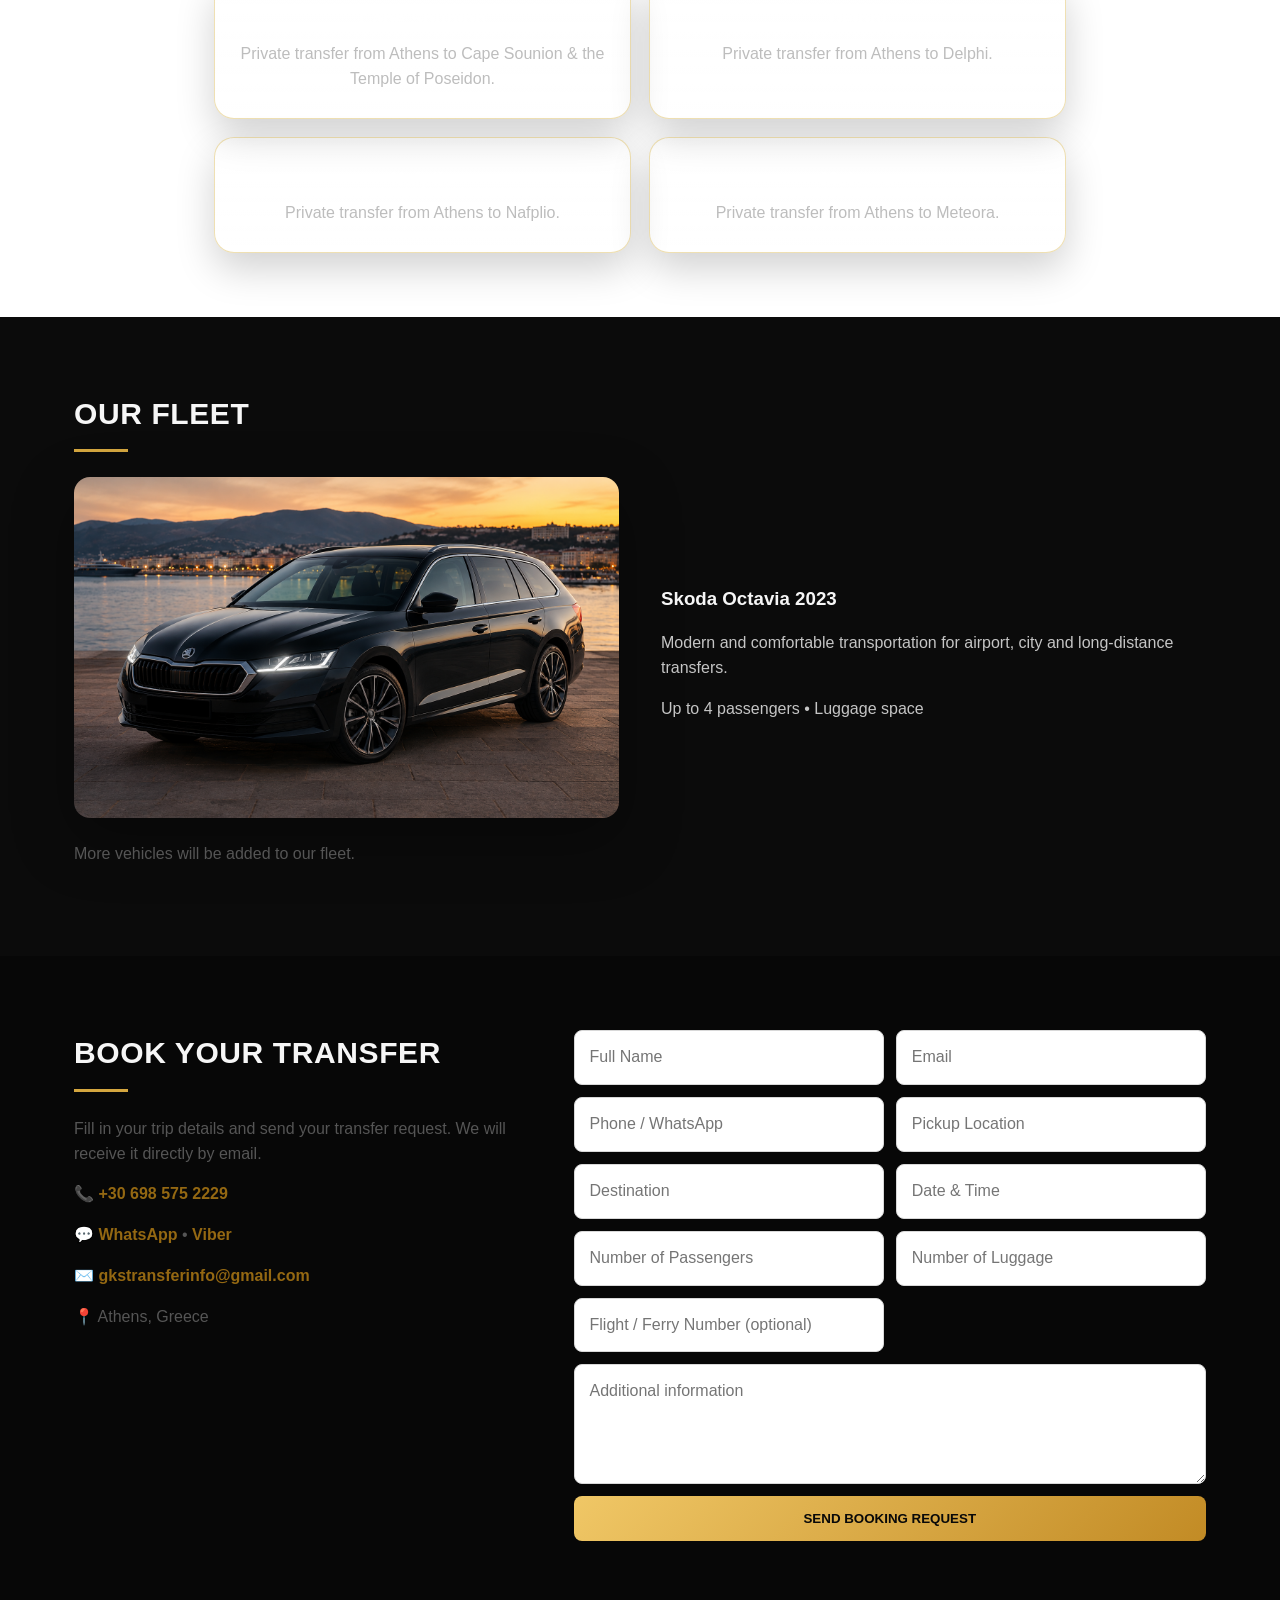
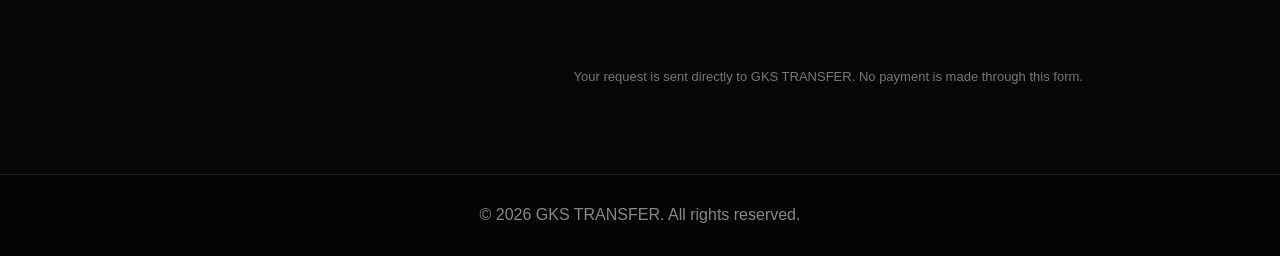
==== commit 3164b220: "Add files via upload" ====
--- a/index.html
+++ b/index.html
@@ -115,7 +115,34 @@
   </div>
 </section>
 
-<section class="landing-links"><div class="seo-inner"><h2>Explore Our Transfer Services</h2><div class="landing-link-grid"><a href="athens-airport-transfer.html">Athens Airport Transfer</a><a href="piraeus-port-transfer.html">Piraeus Port Transfer</a><a href="rafina-port-transfer.html">Rafina Port Transfer</a><a href="lavrio-port-transfer.html">Lavrio Port Transfer</a><a href="private-transfers-greece.html">Private Transfers Greece</a></div></div></section><section id="fleet" class="why">
+<section class="landing-links">
+<style>
+.landing-links .destination-title{margin-top:42px}
+.landing-links .destination-grid{display:grid;grid-template-columns:repeat(2,minmax(0,1fr));gap:18px;margin-top:22px}
+.landing-links .destination-card{display:block;text-decoration:none;padding:26px 24px;border-radius:20px;border:1px solid rgba(212,175,55,.38);background:linear-gradient(180deg,rgba(255,255,255,.055),rgba(255,255,255,.025));box-shadow:0 16px 38px rgba(0,0,0,.18);transition:transform .2s ease,border-color .2s ease}
+.landing-links .destination-card:hover{transform:translateY(-3px);border-color:rgba(212,175,55,.75)}
+.landing-links .destination-card strong{display:block;color:#fff;font-size:19px;margin-bottom:8px}
+.landing-links .destination-card span{display:block;color:#bdbdbd;line-height:1.55}
+@media(max-width:760px){.landing-links .destination-grid{grid-template-columns:1fr}}
+</style>
+<div class="seo-inner">
+<h2 data-en="Explore Our Transfer Services" data-el="Εξερευνήστε τις Υπηρεσίες Μεταφοράς">Explore Our Transfer Services</h2>
+<div class="landing-link-grid">
+<a href="athens-airport-transfer.html">Athens Airport Transfer</a>
+<a href="athens-airport-to-city-center.html">Athens Airport → City Center</a>
+<a href="athens-airport-to-piraeus-port.html">Athens Airport → Piraeus Port</a>
+<a href="piraeus-port-transfer.html">Piraeus Port Transfer</a>
+<a href="rafina-port-transfer.html">Rafina Port Transfer</a>
+<a href="lavrio-port-transfer.html">Lavrio Port Transfer</a>
+<a href="private-transfers-greece.html">Private Transfers Greece</a>
+</div>
+<h2 class="destination-title" data-en="Popular Destinations from Athens" data-el="Δημοφιλείς Προορισμοί από την Αθήνα">Popular Destinations from Athens</h2>
+<div class="destination-grid">
+<a class="destination-card" href="athens-to-cape-sounion.html"><strong>Cape Sounion</strong><span data-en="Private transfer from Athens to Cape Sounion & the Temple of Poseidon." data-el="Ιδιωτική μεταφορά από την Αθήνα στο Σούνιο και τον Ναό του Ποσειδώνα.">Private transfer from Athens to Cape Sounion & the Temple of Poseidon.</span></a>
+<a class="destination-card" href="athens-to-delphi.html"><strong>Delphi</strong><span data-en="Private transfer from Athens to Delphi." data-el="Ιδιωτική μεταφορά από την Αθήνα στους Δελφούς.">Private transfer from Athens to Delphi.</span></a>
+<a class="destination-card" href="athens-to-nafplio.html"><strong>Nafplio</strong><span data-en="Private transfer from Athens to Nafplio." data-el="Ιδιωτική μεταφορά από την Αθήνα στο Ναύπλιο.">Private transfer from Athens to Nafplio.</span></a>
+<a class="destination-card" href="athens-to-meteora.html"><strong>Meteora</strong><span data-en="Private transfer from Athens to Meteora." data-el="Ιδιωτική μεταφορά από την Αθήνα στα Μετέωρα.">Private transfer from Athens to Meteora.</span></a>
+</div></div></section><section id="fleet" class="why">
 <h2 data-en="OUR FLEET" data-el="Ο ΣΤΟΛΟΣ ΜΑΣ">OUR FLEET</h2>
 <div class="fleet-card"><div class="vehicle-photo fleet-car"><img src="skoda-octavia.png" alt="Skoda Octavia station wagon - GKS Transfer"></div>
 <div><h3>Skoda Octavia 2023</h3><p data-en="Modern and comfortable transportation for airport, city and long-distance transfers." data-el="Σύγχρονη και άνετη μετακίνηση για αεροδρόμιο, πόλη και διαδρομές μεγάλων αποστάσεων.">Modern and comfortable transportation for airport, city and long-distance transfers.</p><p data-en="Up to 4 passengers • Luggage space" data-el="Έως 4 επιβάτες • Χώρος αποσκευών">Up to 4 passengers • Luggage space</p></div></div>
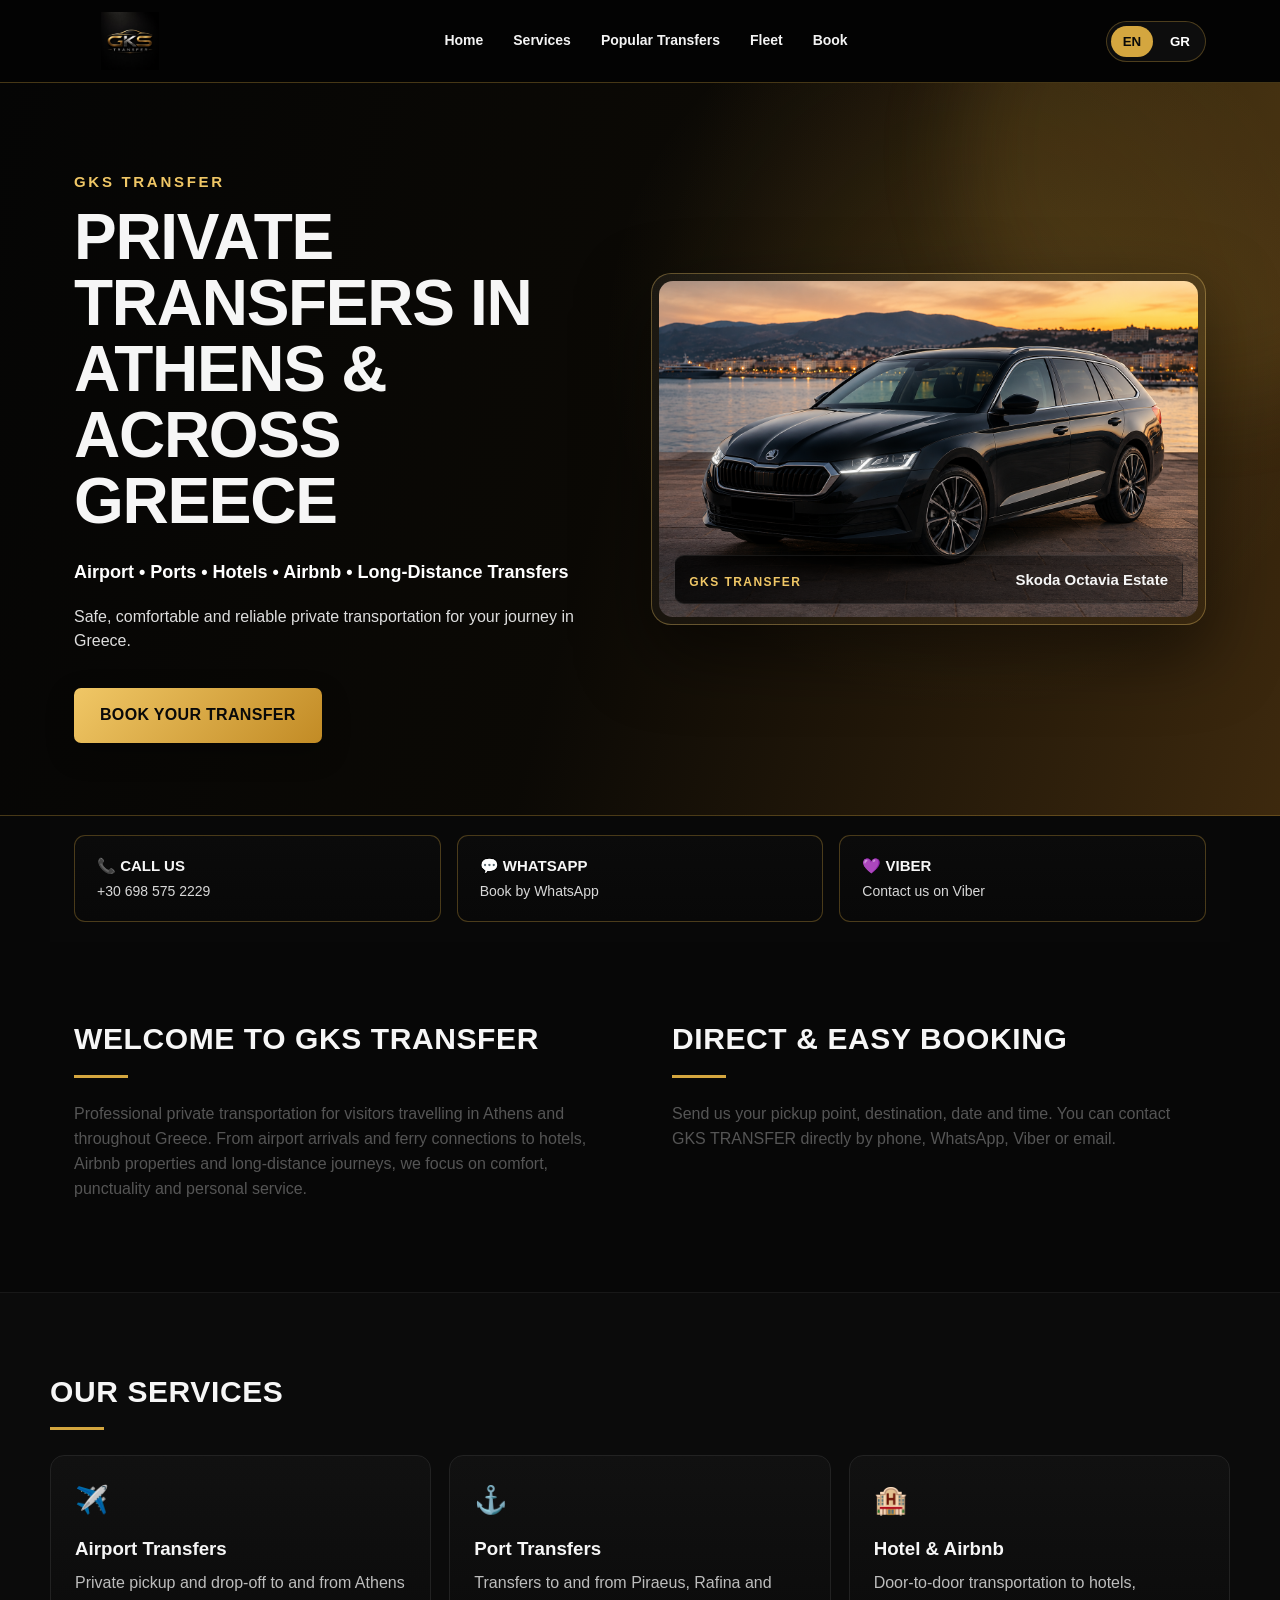
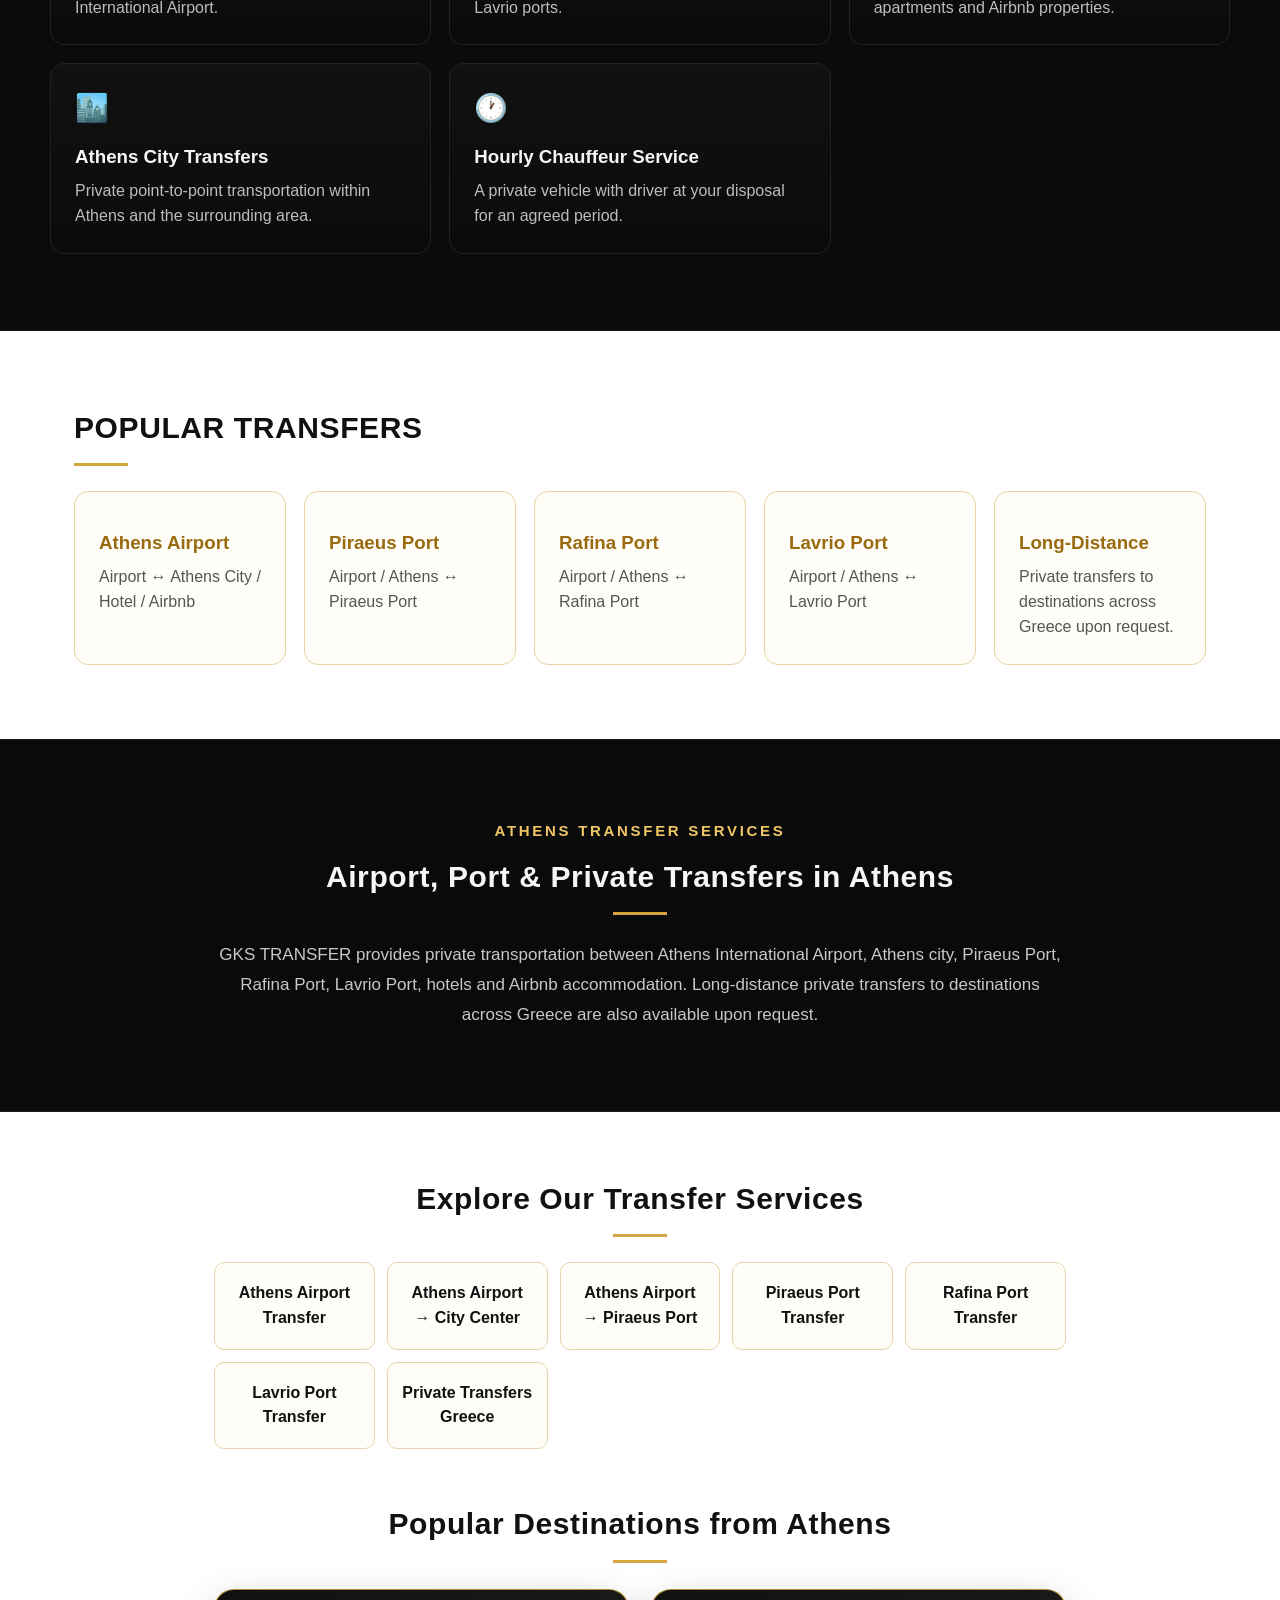
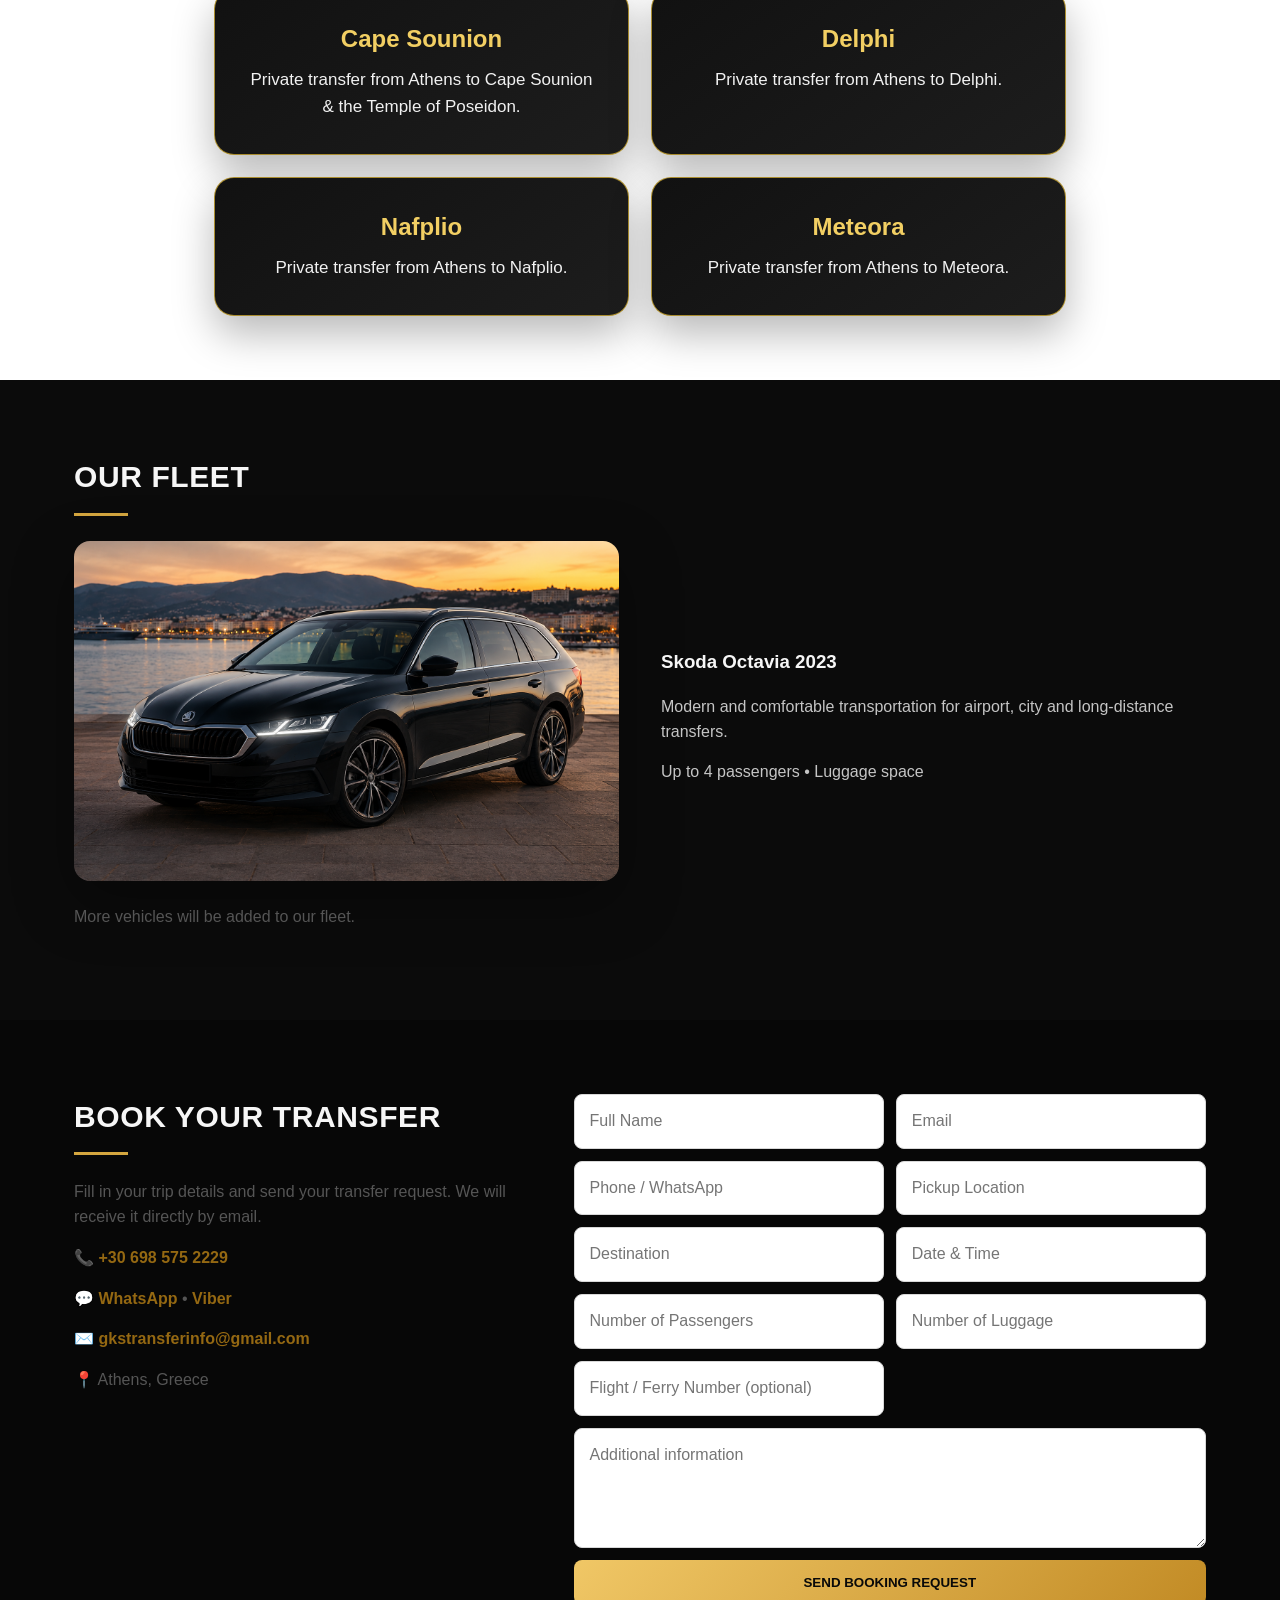
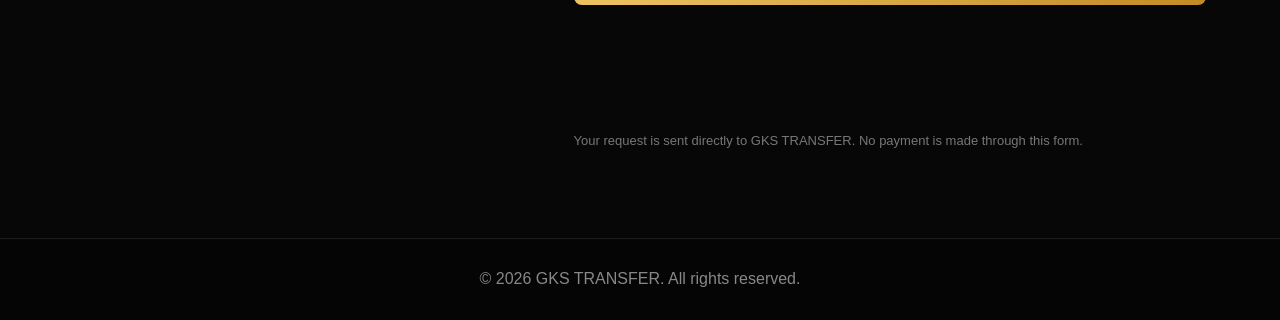
==== commit a94a7b24: "Add files via upload" ====
--- a/index.html
+++ b/index.html
@@ -117,13 +117,13 @@
 
 <section class="landing-links">
 <style>
-.landing-links .destination-title{margin-top:42px}
-.landing-links .destination-grid{display:grid;grid-template-columns:repeat(2,minmax(0,1fr));gap:18px;margin-top:22px}
-.landing-links .destination-card{display:block;text-decoration:none;padding:26px 24px;border-radius:20px;border:1px solid rgba(212,175,55,.38);background:linear-gradient(180deg,rgba(255,255,255,.055),rgba(255,255,255,.025));box-shadow:0 16px 38px rgba(0,0,0,.18);transition:transform .2s ease,border-color .2s ease}
-.landing-links .destination-card:hover{transform:translateY(-3px);border-color:rgba(212,175,55,.75)}
-.landing-links .destination-card strong{display:block;color:#fff;font-size:19px;margin-bottom:8px}
-.landing-links .destination-card span{display:block;color:#bdbdbd;line-height:1.55}
-@media(max-width:760px){.landing-links .destination-grid{grid-template-columns:1fr}}
+.landing-links .destination-title{margin-top:52px}
+.landing-links .destination-grid{display:grid;grid-template-columns:repeat(2,minmax(0,1fr));gap:22px;margin-top:26px}
+.landing-links .destination-card{display:block;text-decoration:none;padding:34px 30px;border-radius:20px;border:1px solid rgba(212,175,55,.78);background:linear-gradient(145deg,#111,#1d1d1d);box-shadow:0 18px 42px rgba(0,0,0,.28);transition:transform .2s ease,border-color .2s ease,box-shadow .2s ease}
+.landing-links .destination-card:hover{transform:translateY(-4px);border-color:#d4af37;box-shadow:0 22px 48px rgba(0,0,0,.36)}
+.landing-links .destination-card strong{display:block;color:#f2cf63;font-size:24px;line-height:1.25;margin-bottom:12px;font-weight:800}
+.landing-links .destination-card span{display:block;color:#f1f1f1;font-size:17px;line-height:1.6;font-weight:500}
+@media(max-width:760px){.landing-links .destination-grid{grid-template-columns:1fr}.landing-links .destination-card{padding:28px 24px}.landing-links .destination-card strong{font-size:22px}.landing-links .destination-card span{font-size:16px}}
 </style>
 <div class="seo-inner">
 <h2 data-en="Explore Our Transfer Services" data-el="Εξερευνήστε τις Υπηρεσίες Μεταφοράς">Explore Our Transfer Services</h2>
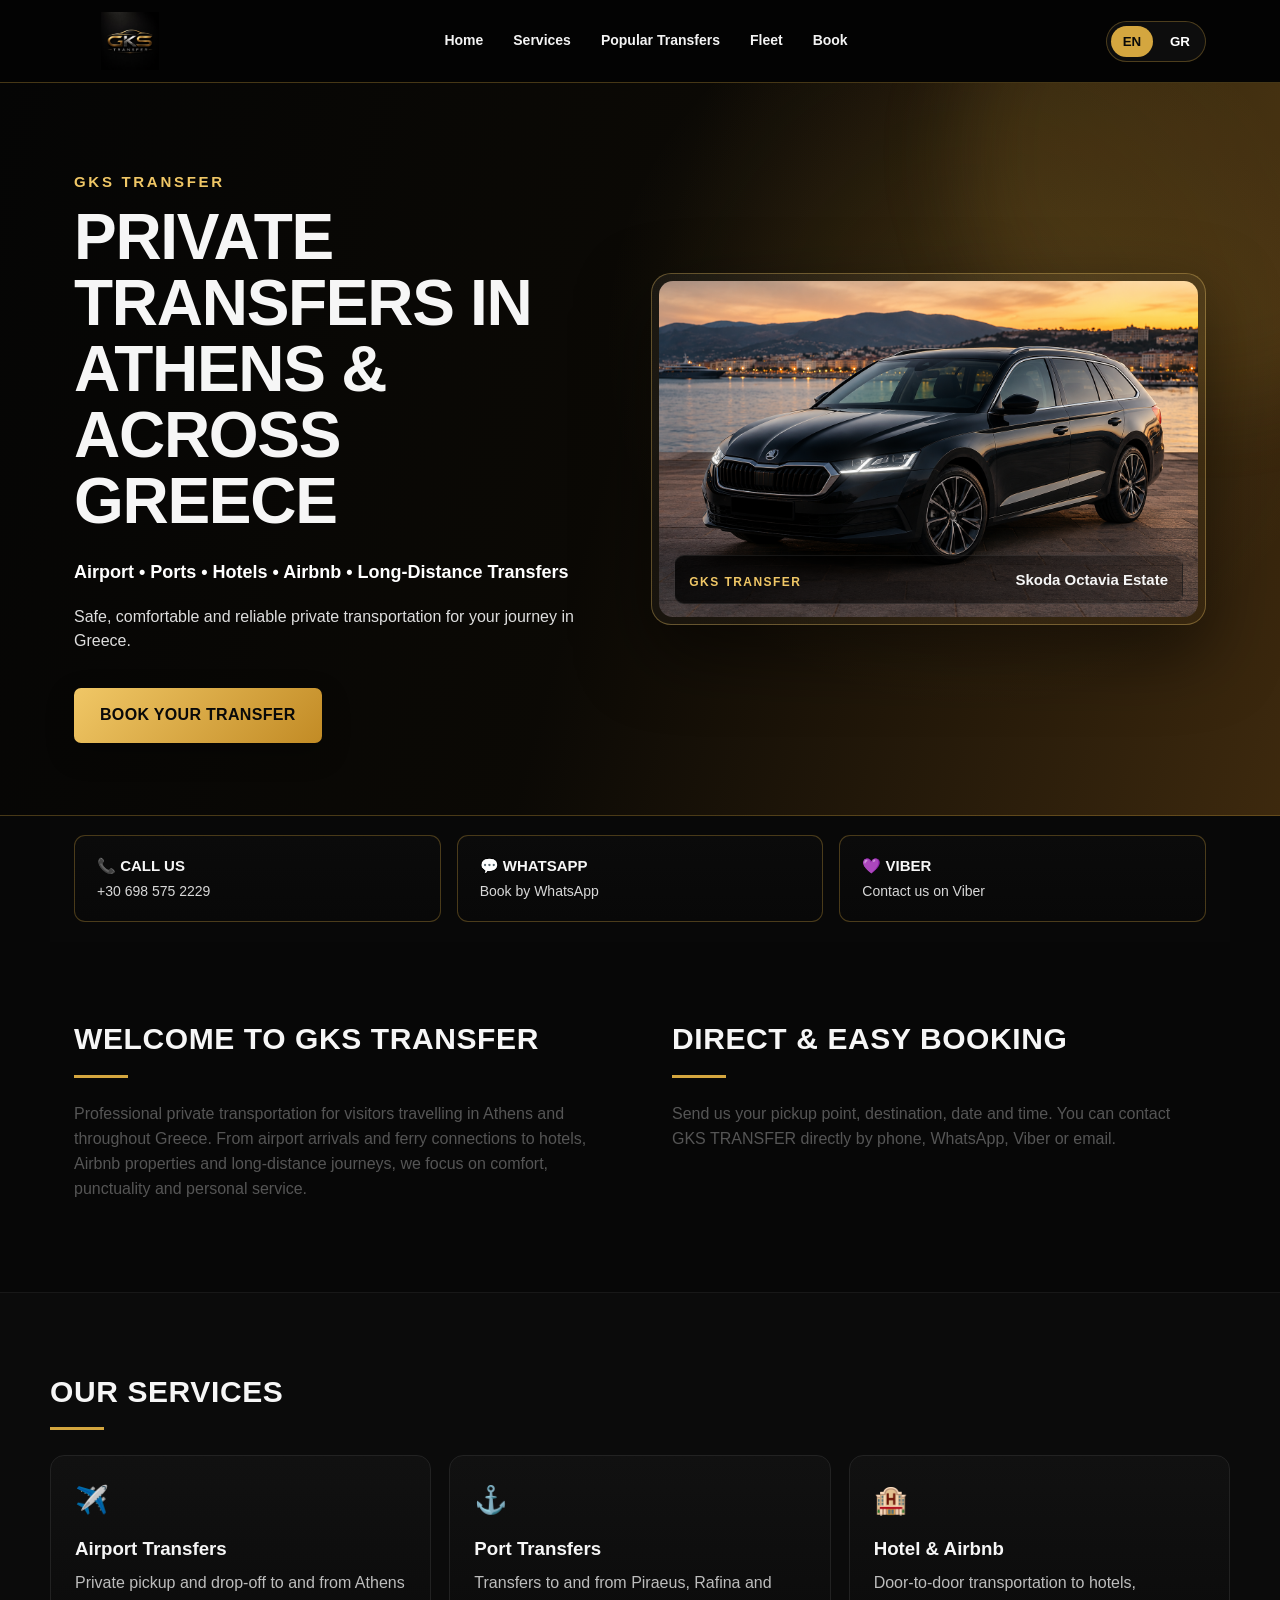
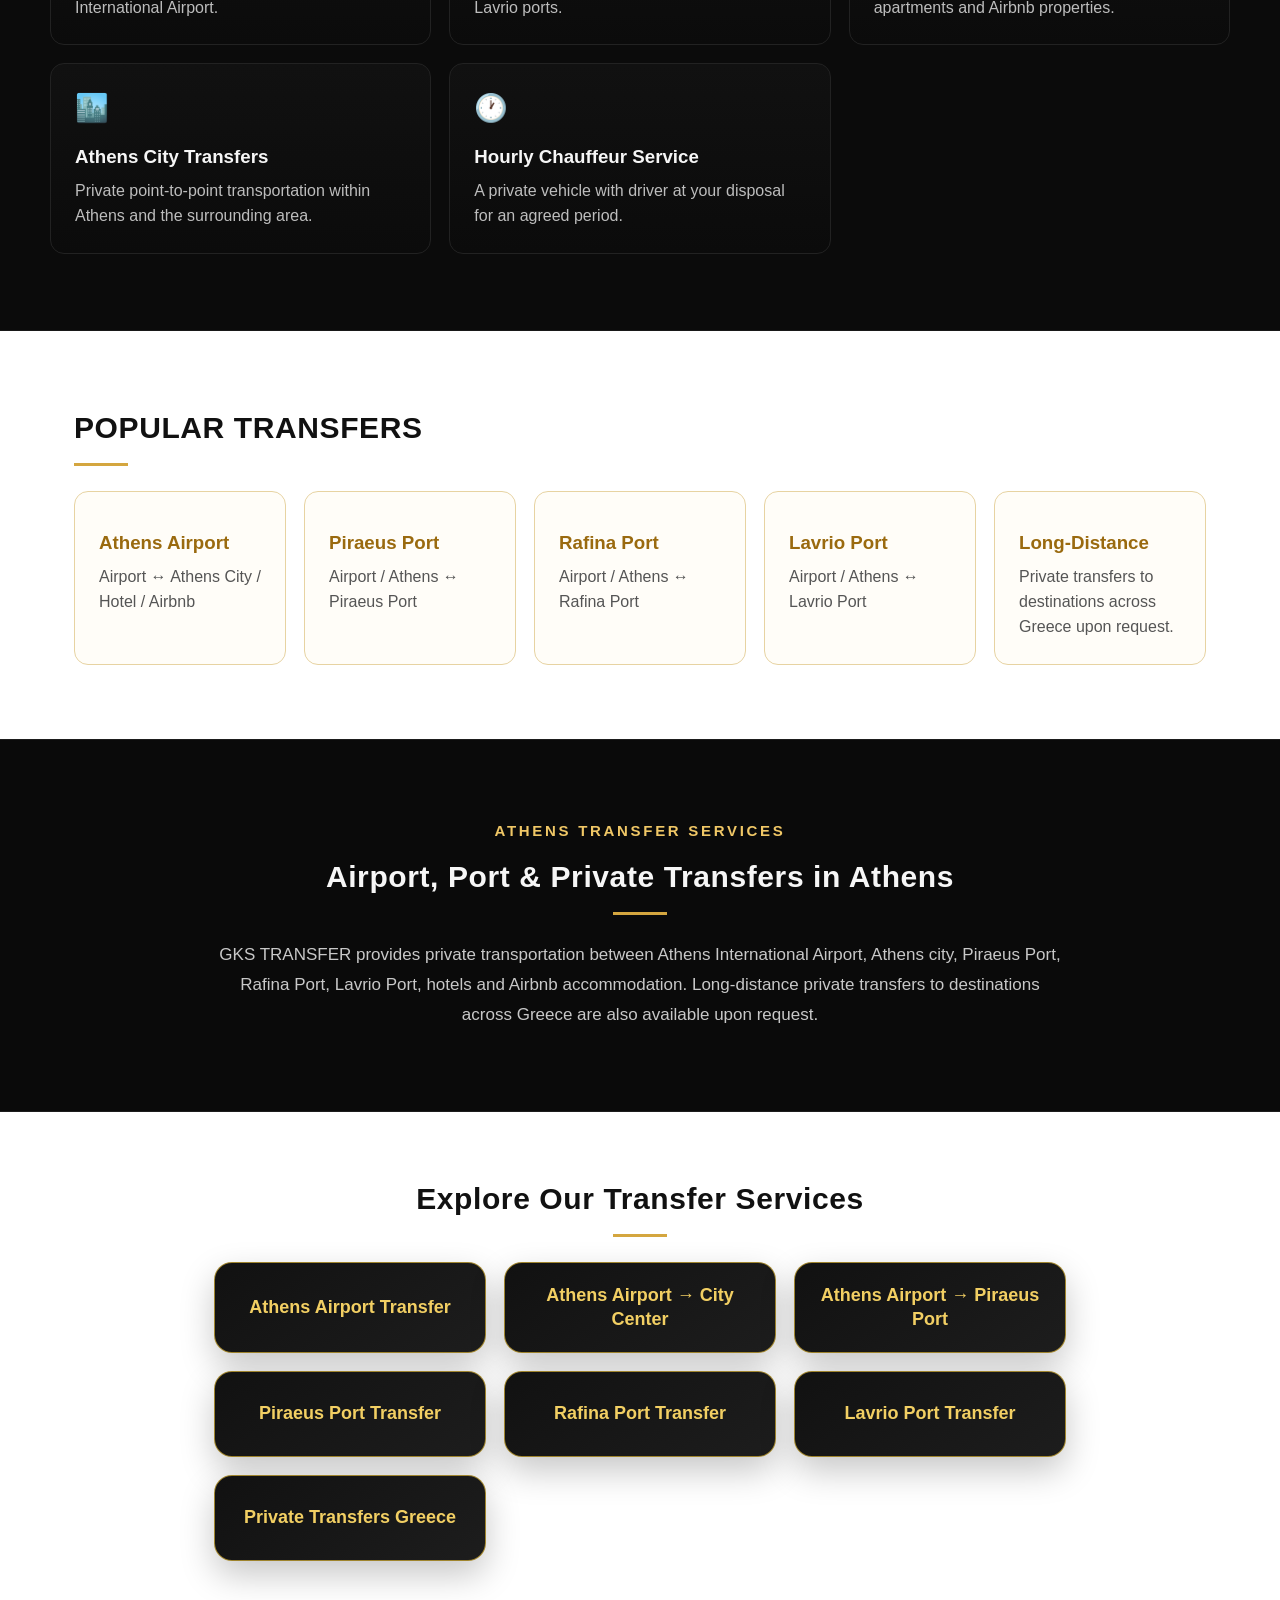
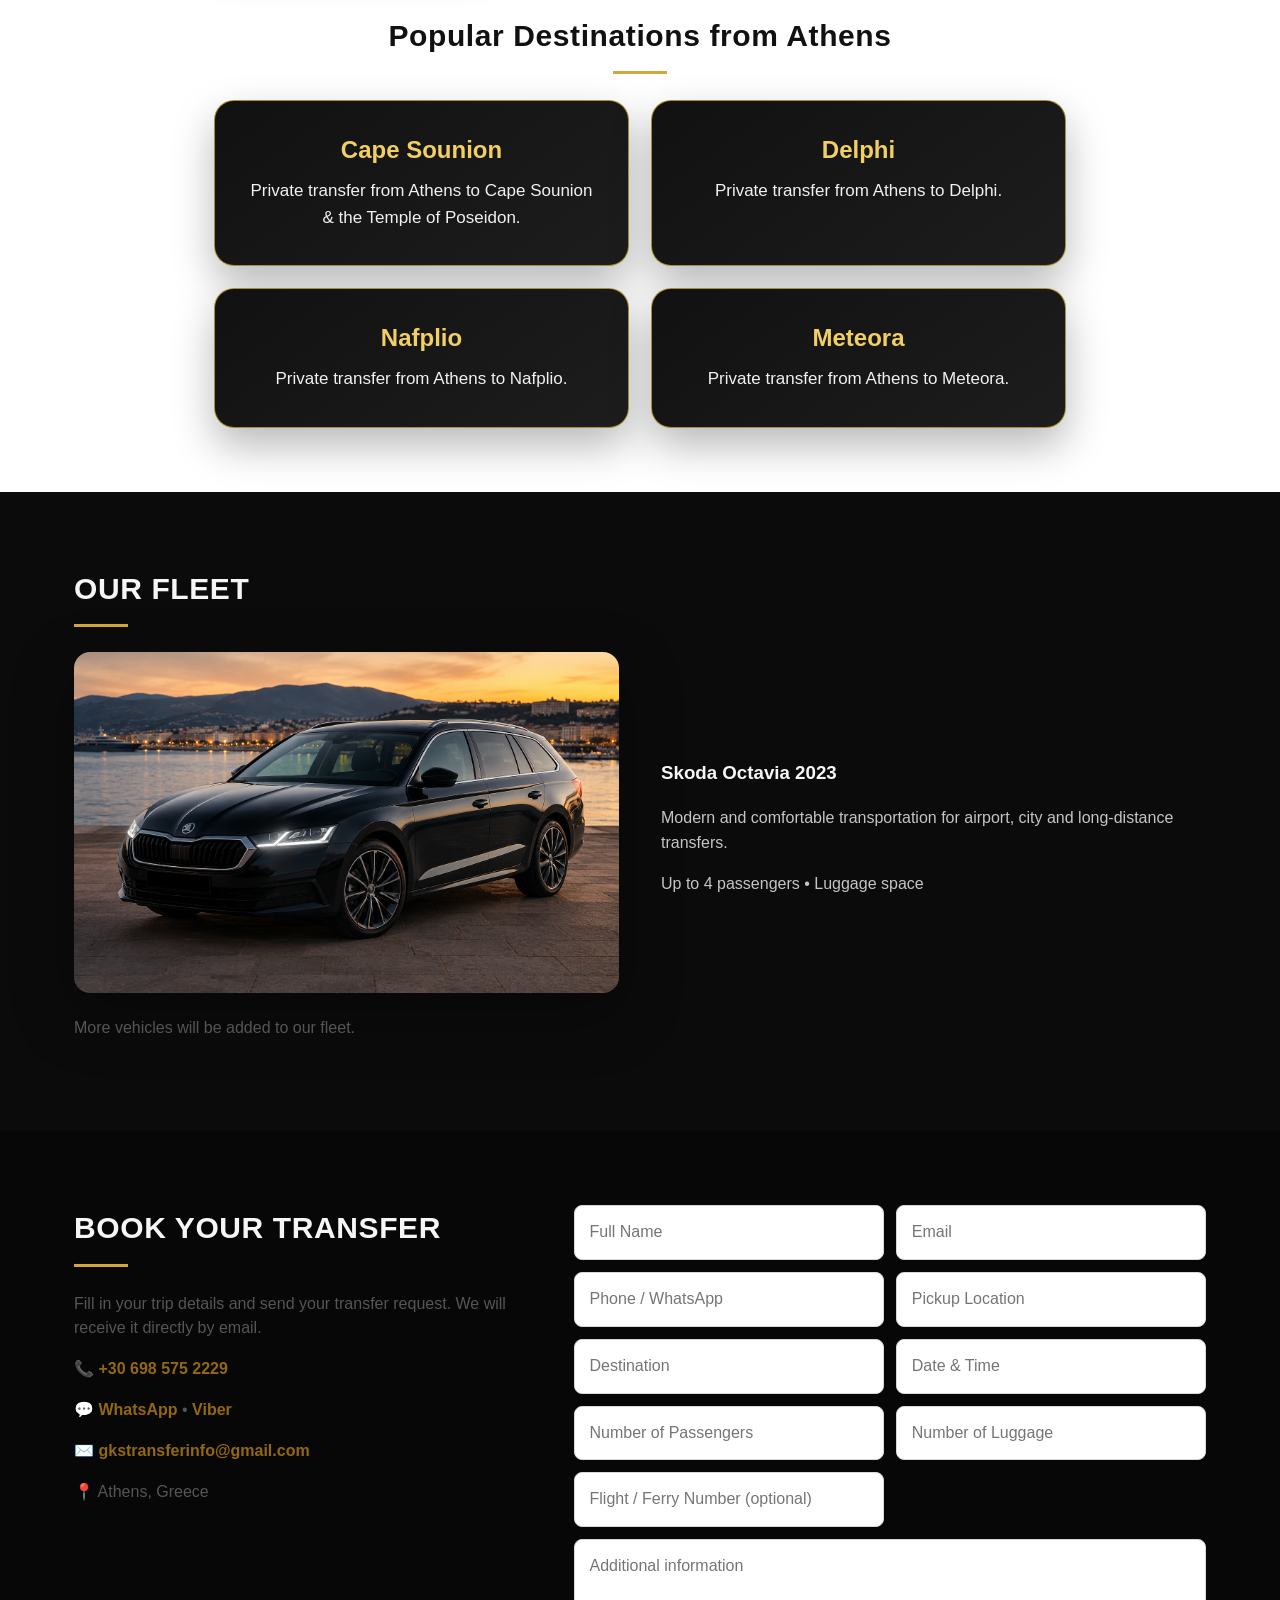
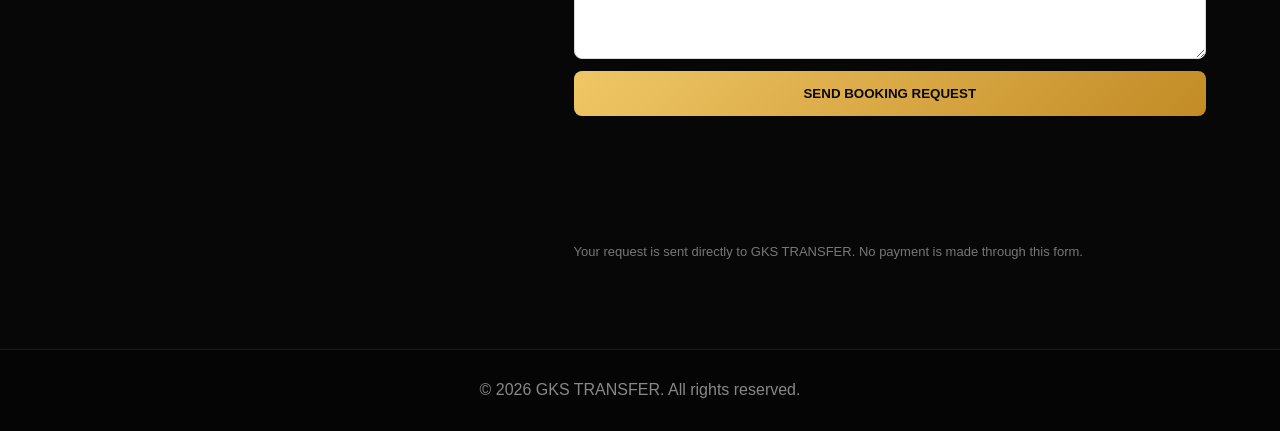
==== commit d537f633: "Add files via upload" ====
--- a/index.html
+++ b/index.html
@@ -117,13 +117,17 @@
 
 <section class="landing-links">
 <style>
+.landing-links .landing-link-grid{display:grid;grid-template-columns:repeat(3,minmax(0,1fr));gap:18px;margin-top:24px}
+.landing-links .landing-link-grid a{display:flex;align-items:center;justify-content:center;min-height:86px;text-align:center;text-decoration:none;padding:20px 18px;border-radius:18px;border:1px solid rgba(212,175,55,.72);background:linear-gradient(145deg,#111,#1d1d1d);color:#f2cf63;font-size:18px;line-height:1.35;font-weight:800;box-shadow:0 14px 34px rgba(0,0,0,.22);transition:transform .2s ease,border-color .2s ease,box-shadow .2s ease}
+.landing-links .landing-link-grid a:hover{transform:translateY(-3px);border-color:#d4af37;box-shadow:0 18px 40px rgba(0,0,0,.3)}
 .landing-links .destination-title{margin-top:52px}
 .landing-links .destination-grid{display:grid;grid-template-columns:repeat(2,minmax(0,1fr));gap:22px;margin-top:26px}
 .landing-links .destination-card{display:block;text-decoration:none;padding:34px 30px;border-radius:20px;border:1px solid rgba(212,175,55,.78);background:linear-gradient(145deg,#111,#1d1d1d);box-shadow:0 18px 42px rgba(0,0,0,.28);transition:transform .2s ease,border-color .2s ease,box-shadow .2s ease}
 .landing-links .destination-card:hover{transform:translateY(-4px);border-color:#d4af37;box-shadow:0 22px 48px rgba(0,0,0,.36)}
 .landing-links .destination-card strong{display:block;color:#f2cf63;font-size:24px;line-height:1.25;margin-bottom:12px;font-weight:800}
 .landing-links .destination-card span{display:block;color:#f1f1f1;font-size:17px;line-height:1.6;font-weight:500}
-@media(max-width:760px){.landing-links .destination-grid{grid-template-columns:1fr}.landing-links .destination-card{padding:28px 24px}.landing-links .destination-card strong{font-size:22px}.landing-links .destination-card span{font-size:16px}}
+@media(max-width:900px){.landing-links .landing-link-grid{grid-template-columns:repeat(2,minmax(0,1fr))}}
+@media(max-width:760px){.landing-links .landing-link-grid,.landing-links .destination-grid{grid-template-columns:1fr}.landing-links .landing-link-grid a{min-height:72px;font-size:17px}.landing-links .destination-card{padding:28px 24px}.landing-links .destination-card strong{font-size:22px}.landing-links .destination-card span{font-size:16px}}
 </style>
 <div class="seo-inner">
 <h2 data-en="Explore Our Transfer Services" data-el="Εξερευνήστε τις Υπηρεσίες Μεταφοράς">Explore Our Transfer Services</h2>
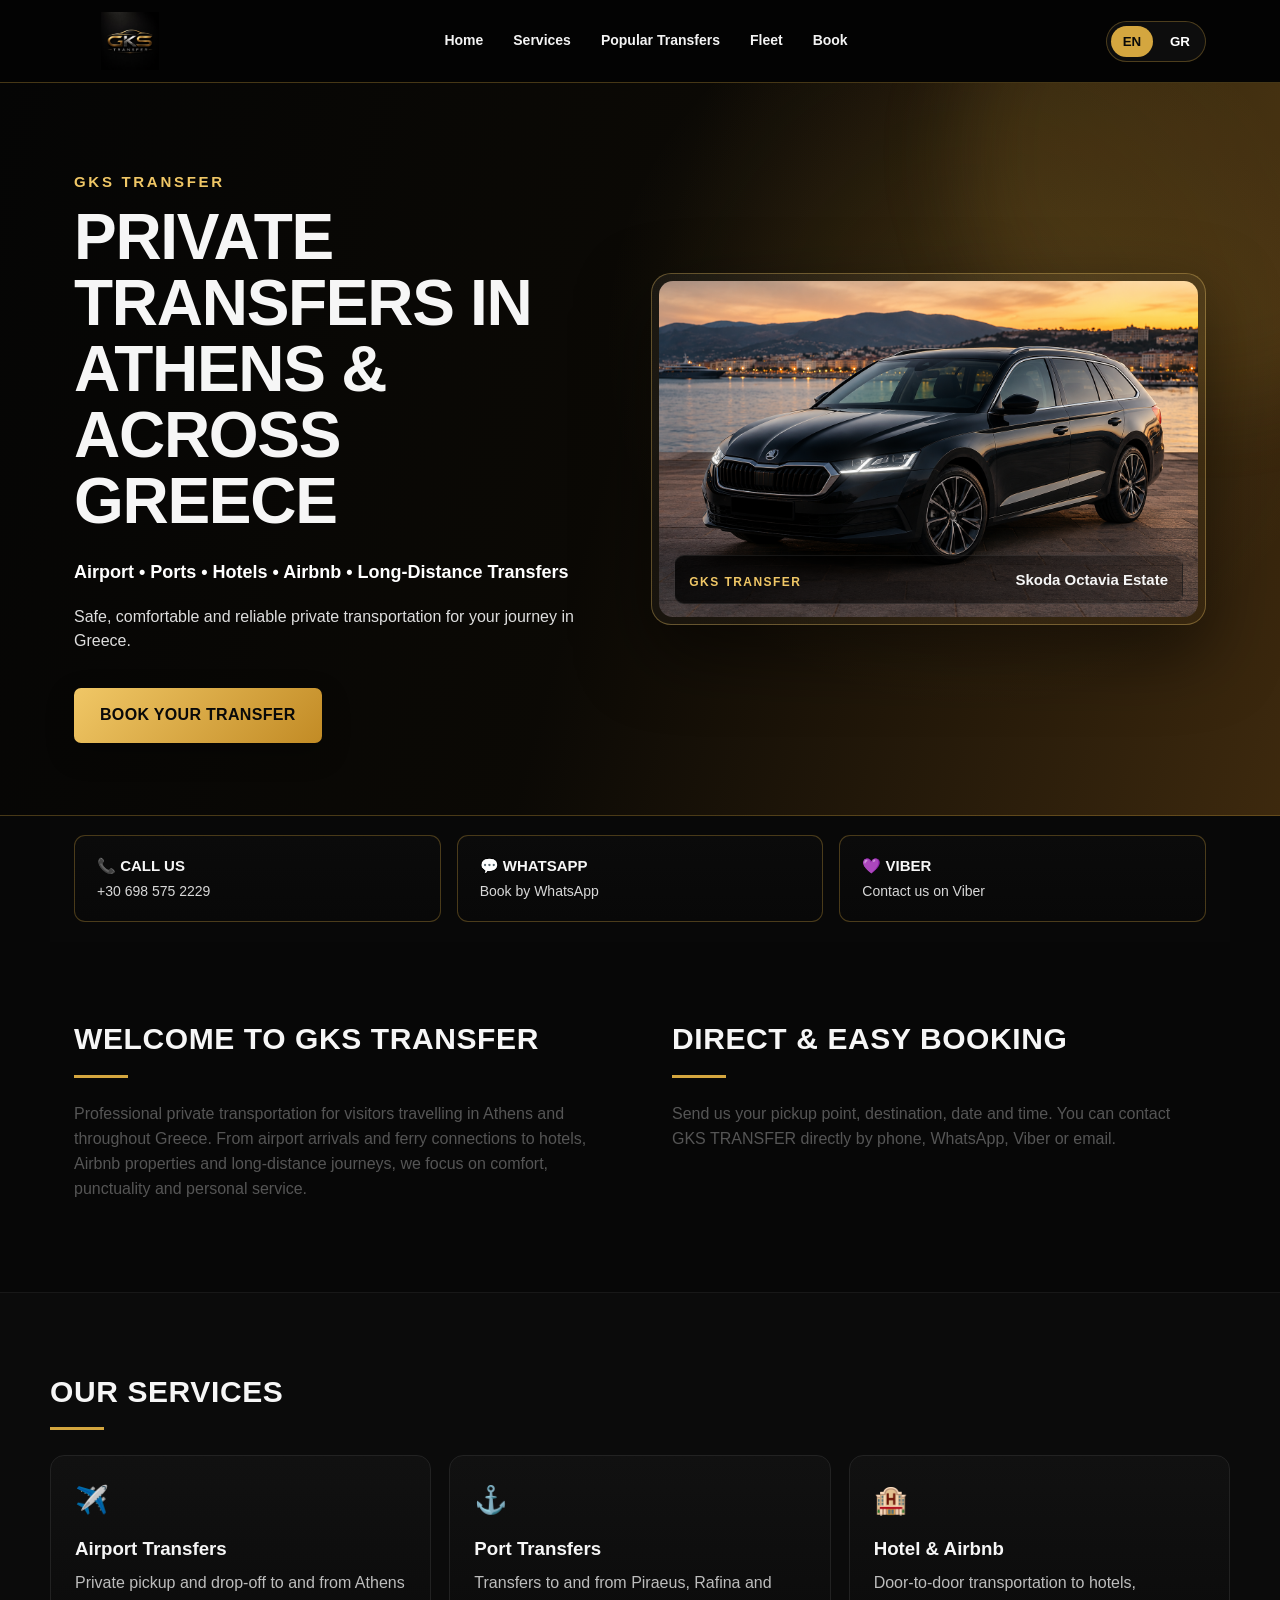
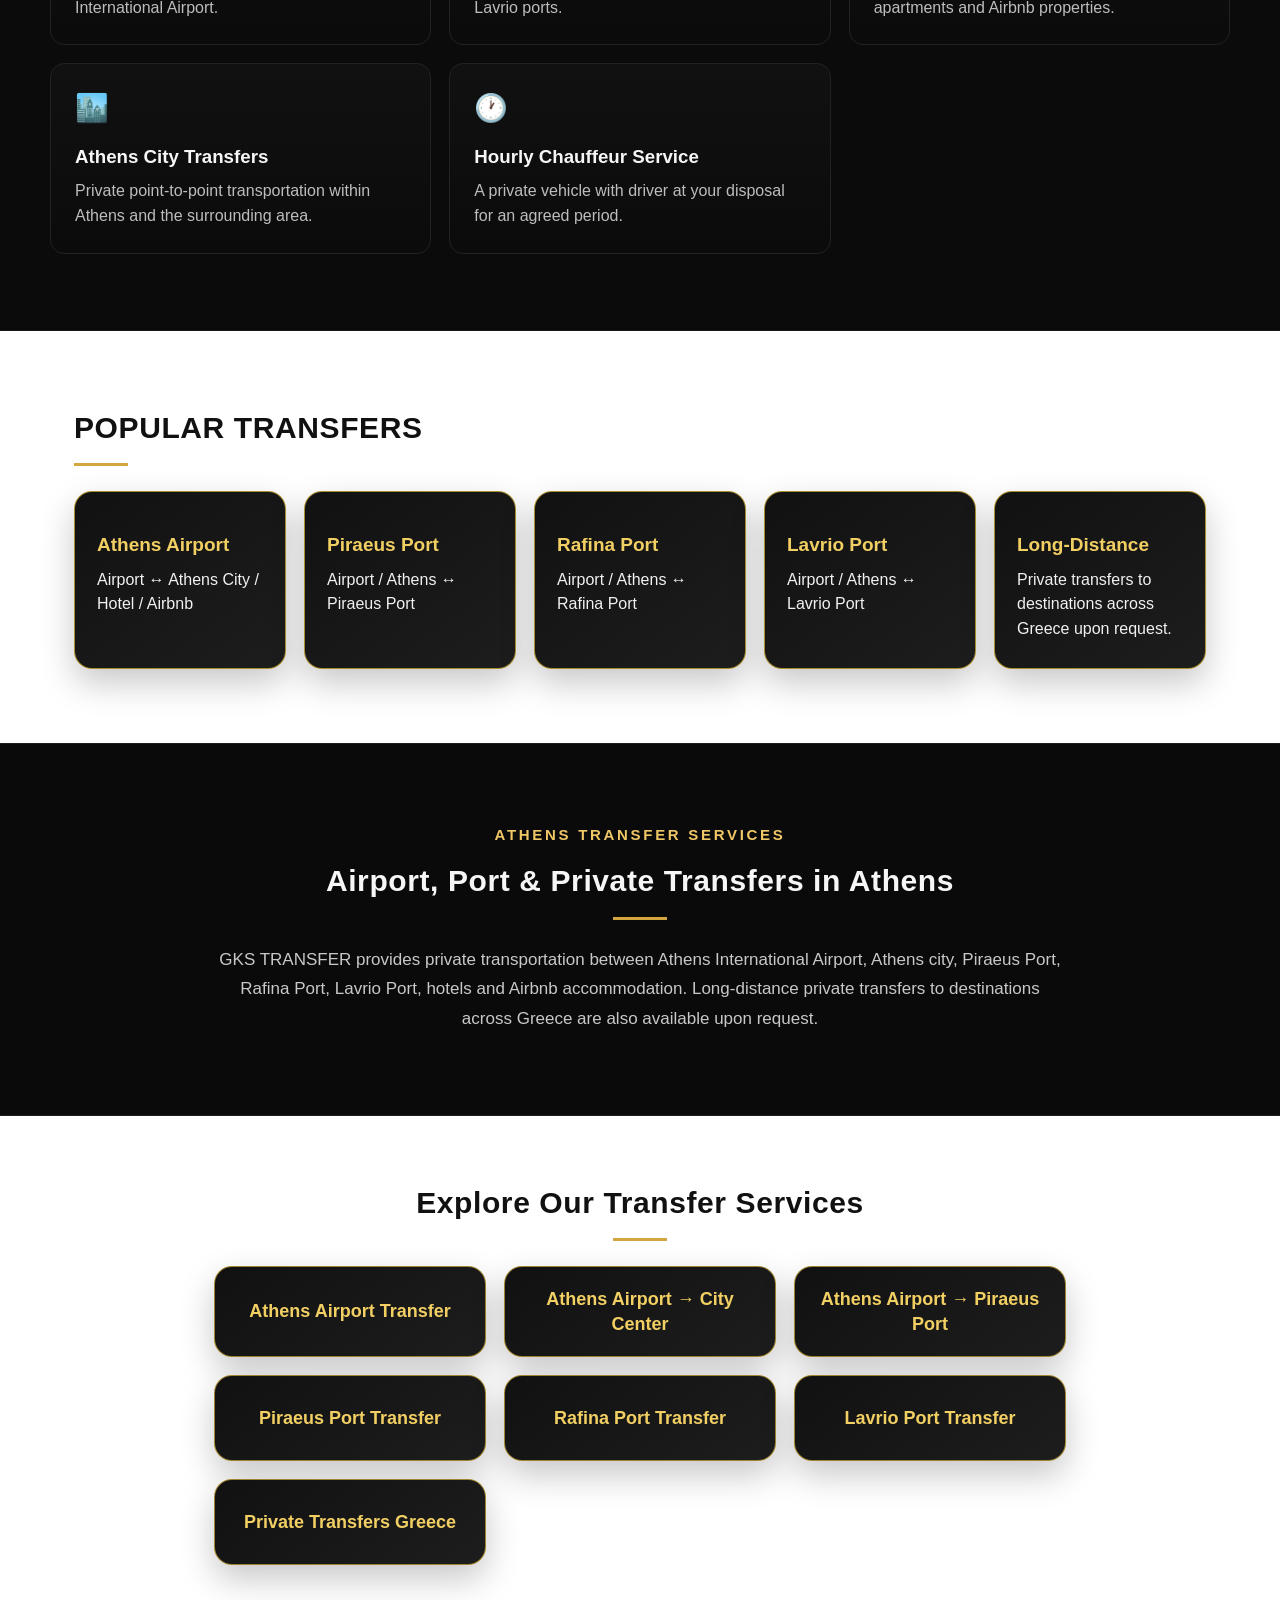
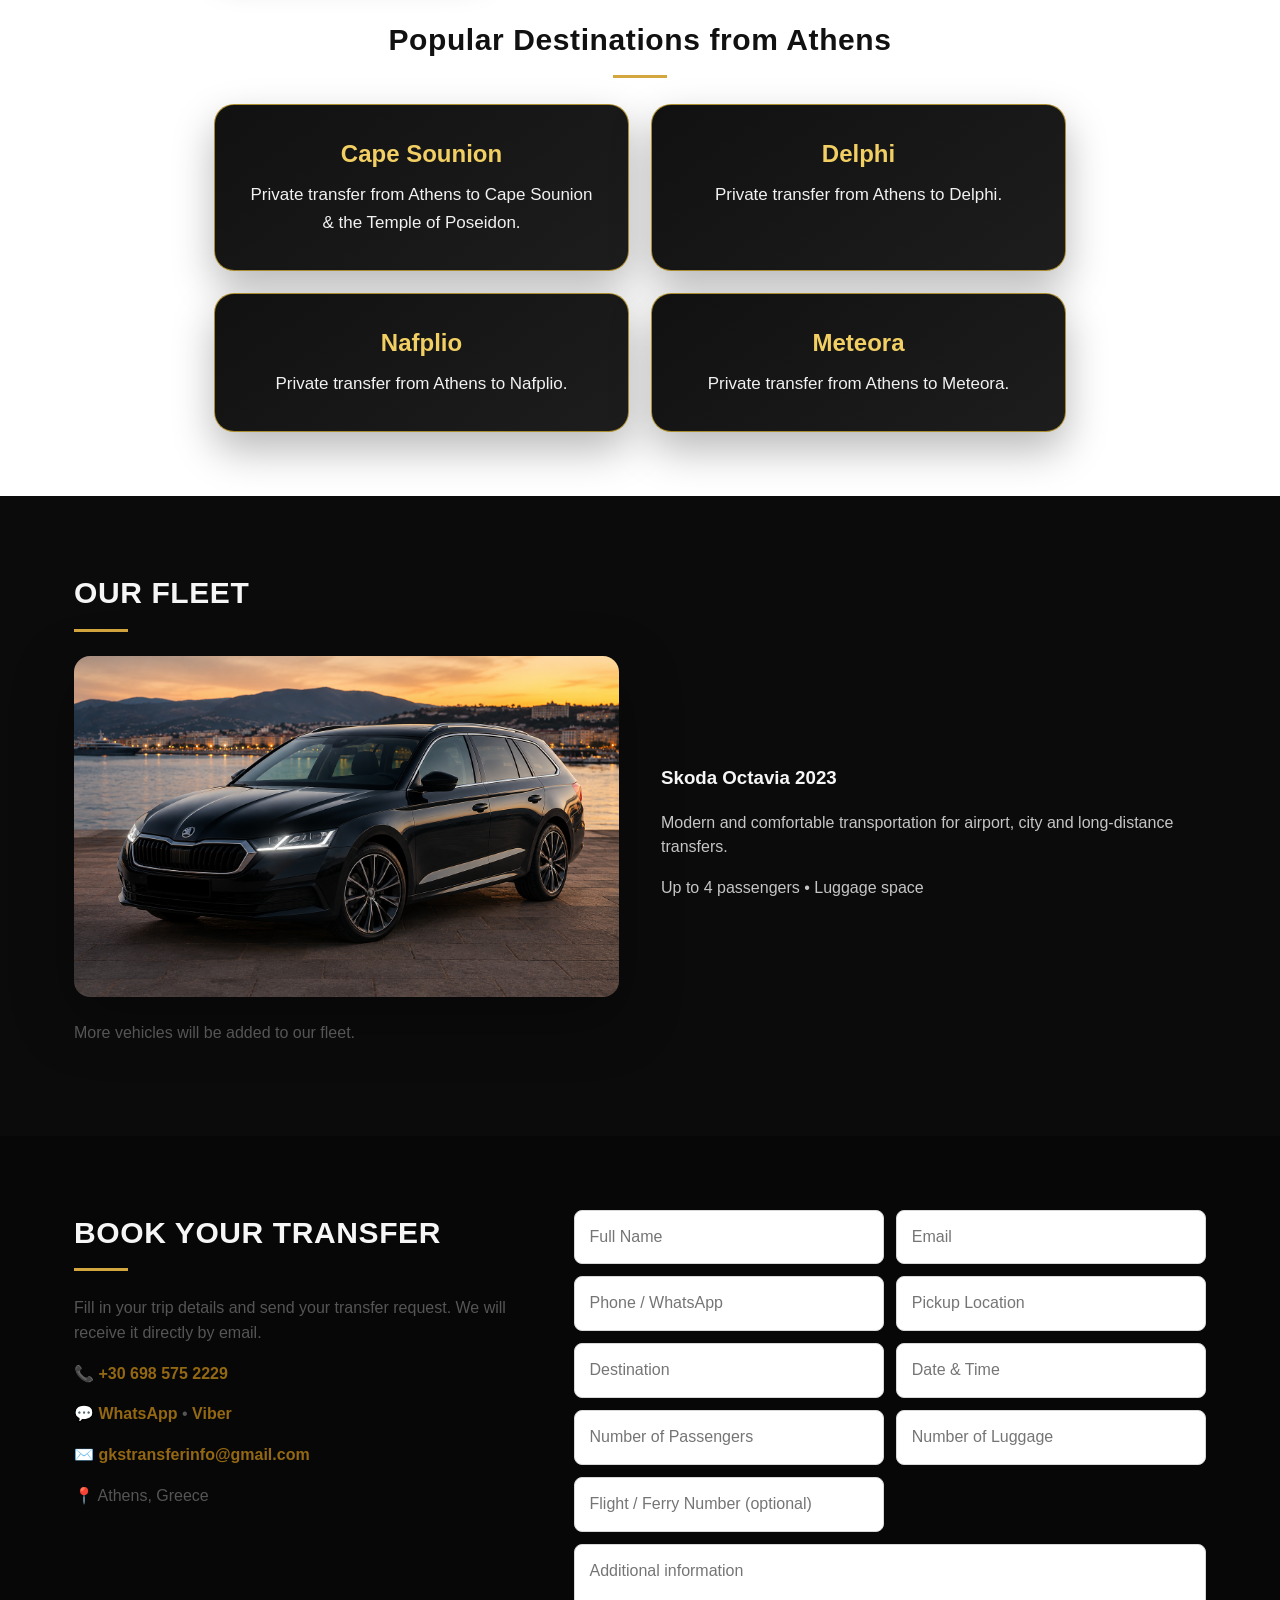
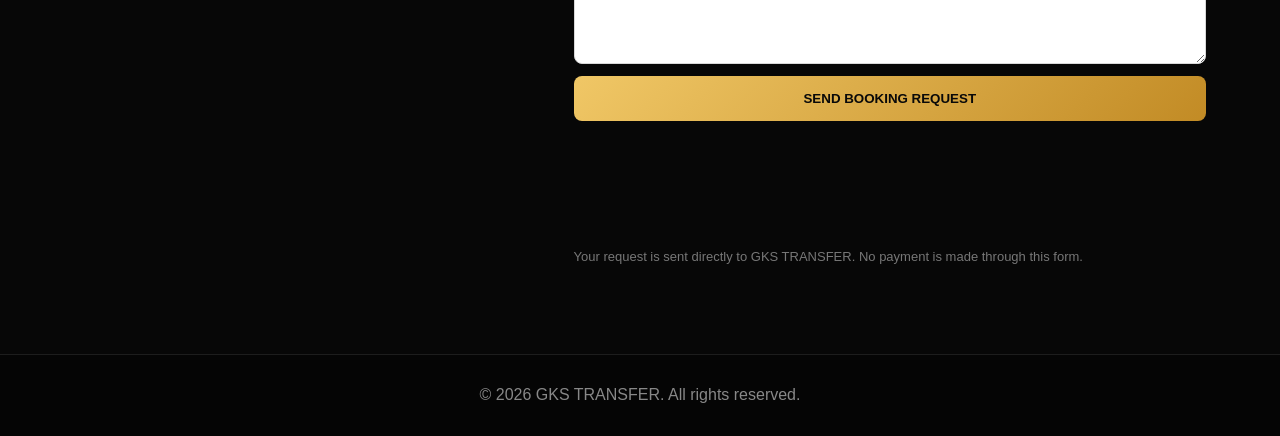
==== commit 97d534a4: "Add files via upload" ====
--- a/index.html
+++ b/index.html
@@ -117,6 +117,29 @@
 
 <section class="landing-links">
 <style>
+.fleet .route-grid article{
+  background:linear-gradient(145deg,#111,#1d1d1d) !important;
+  border:1px solid rgba(212,175,55,.78) !important;
+  border-radius:18px !important;
+  box-shadow:0 14px 34px rgba(0,0,0,.22) !important;
+  padding:26px 22px !important;
+  transition:transform .2s ease,border-color .2s ease,box-shadow .2s ease;
+}
+.fleet .route-grid article:hover{
+  transform:translateY(-3px);
+  border-color:#d4af37 !important;
+  box-shadow:0 18px 40px rgba(0,0,0,.3) !important;
+}
+.fleet .route-grid article h3{
+  color:#f2cf63 !important;
+  font-size:19px !important;
+  font-weight:800 !important;
+}
+.fleet .route-grid article p{
+  color:#f1f1f1 !important;
+  font-size:16px !important;
+  line-height:1.55 !important;
+}
 .landing-links .landing-link-grid{display:grid;grid-template-columns:repeat(3,minmax(0,1fr));gap:18px;margin-top:24px}
 .landing-links .landing-link-grid a{display:flex;align-items:center;justify-content:center;min-height:86px;text-align:center;text-decoration:none;padding:20px 18px;border-radius:18px;border:1px solid rgba(212,175,55,.72);background:linear-gradient(145deg,#111,#1d1d1d);color:#f2cf63;font-size:18px;line-height:1.35;font-weight:800;box-shadow:0 14px 34px rgba(0,0,0,.22);transition:transform .2s ease,border-color .2s ease,box-shadow .2s ease}
 .landing-links .landing-link-grid a:hover{transform:translateY(-3px);border-color:#d4af37;box-shadow:0 18px 40px rgba(0,0,0,.3)}
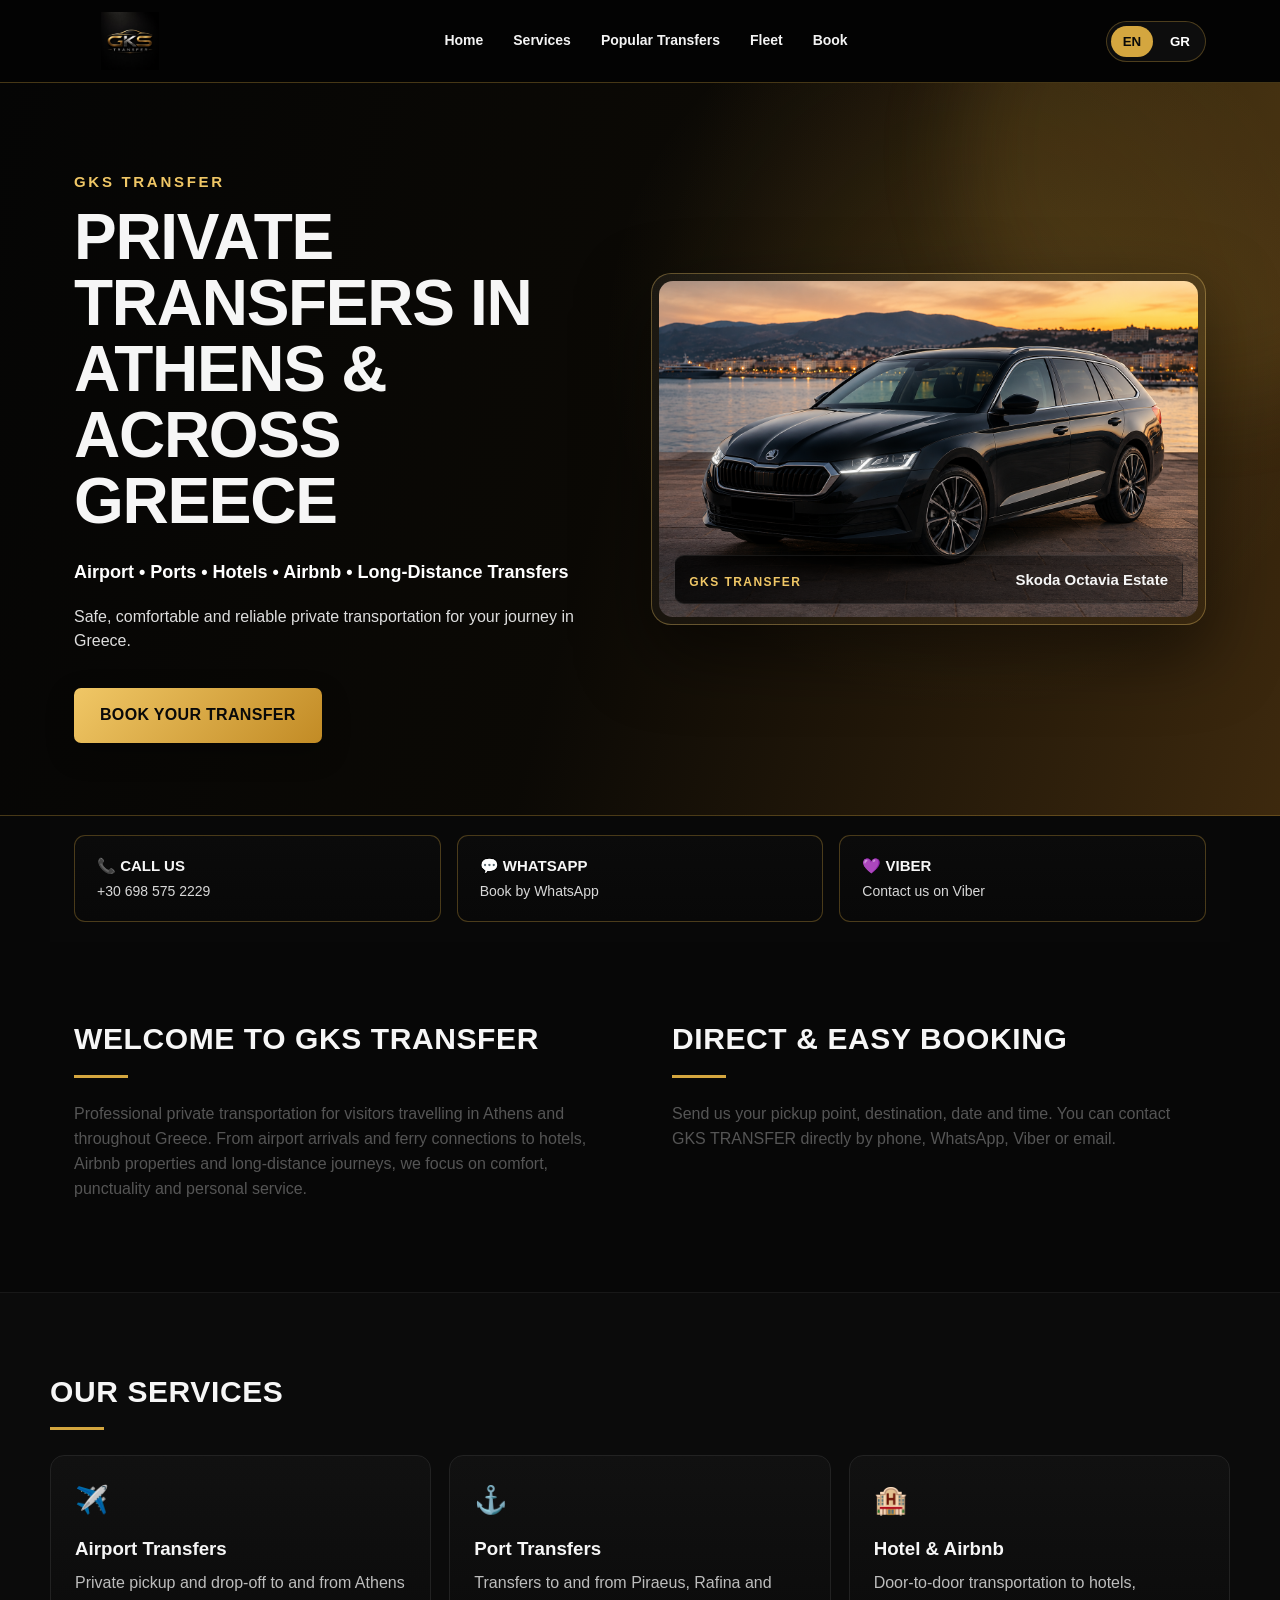
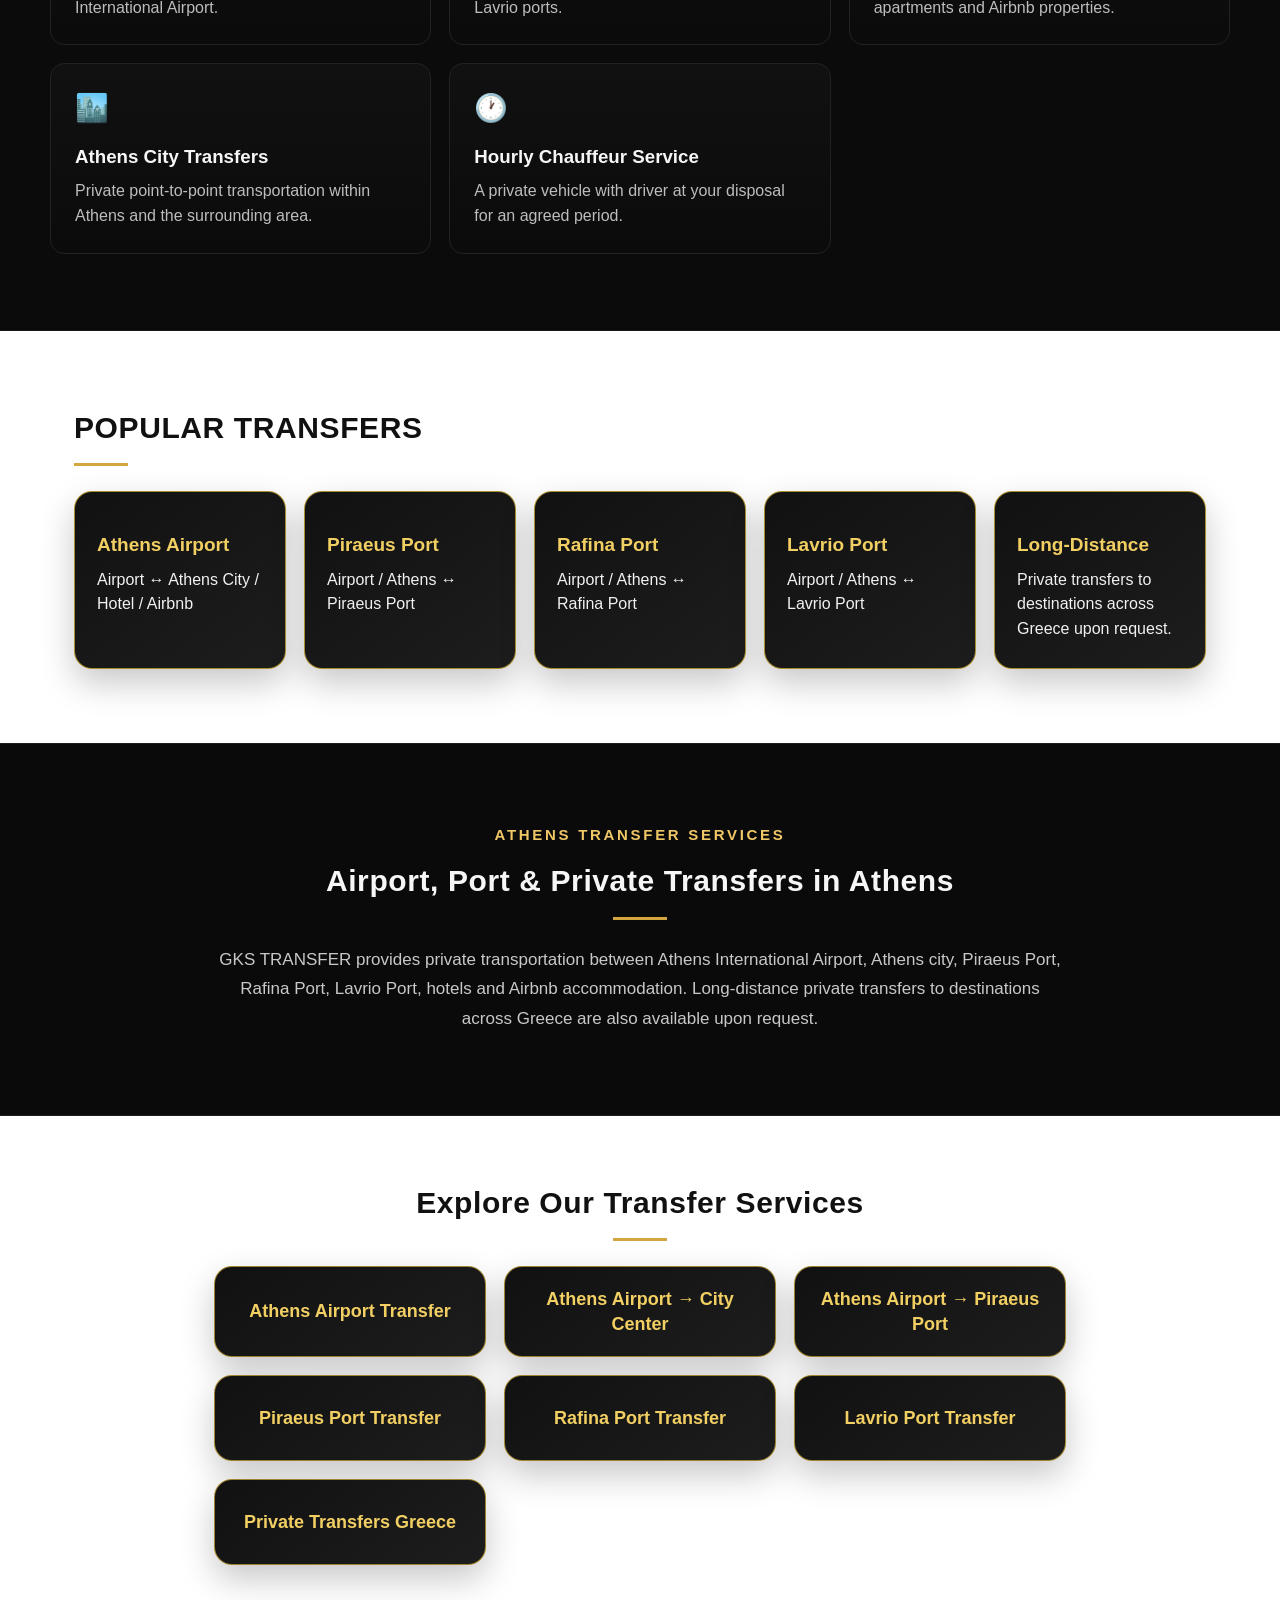
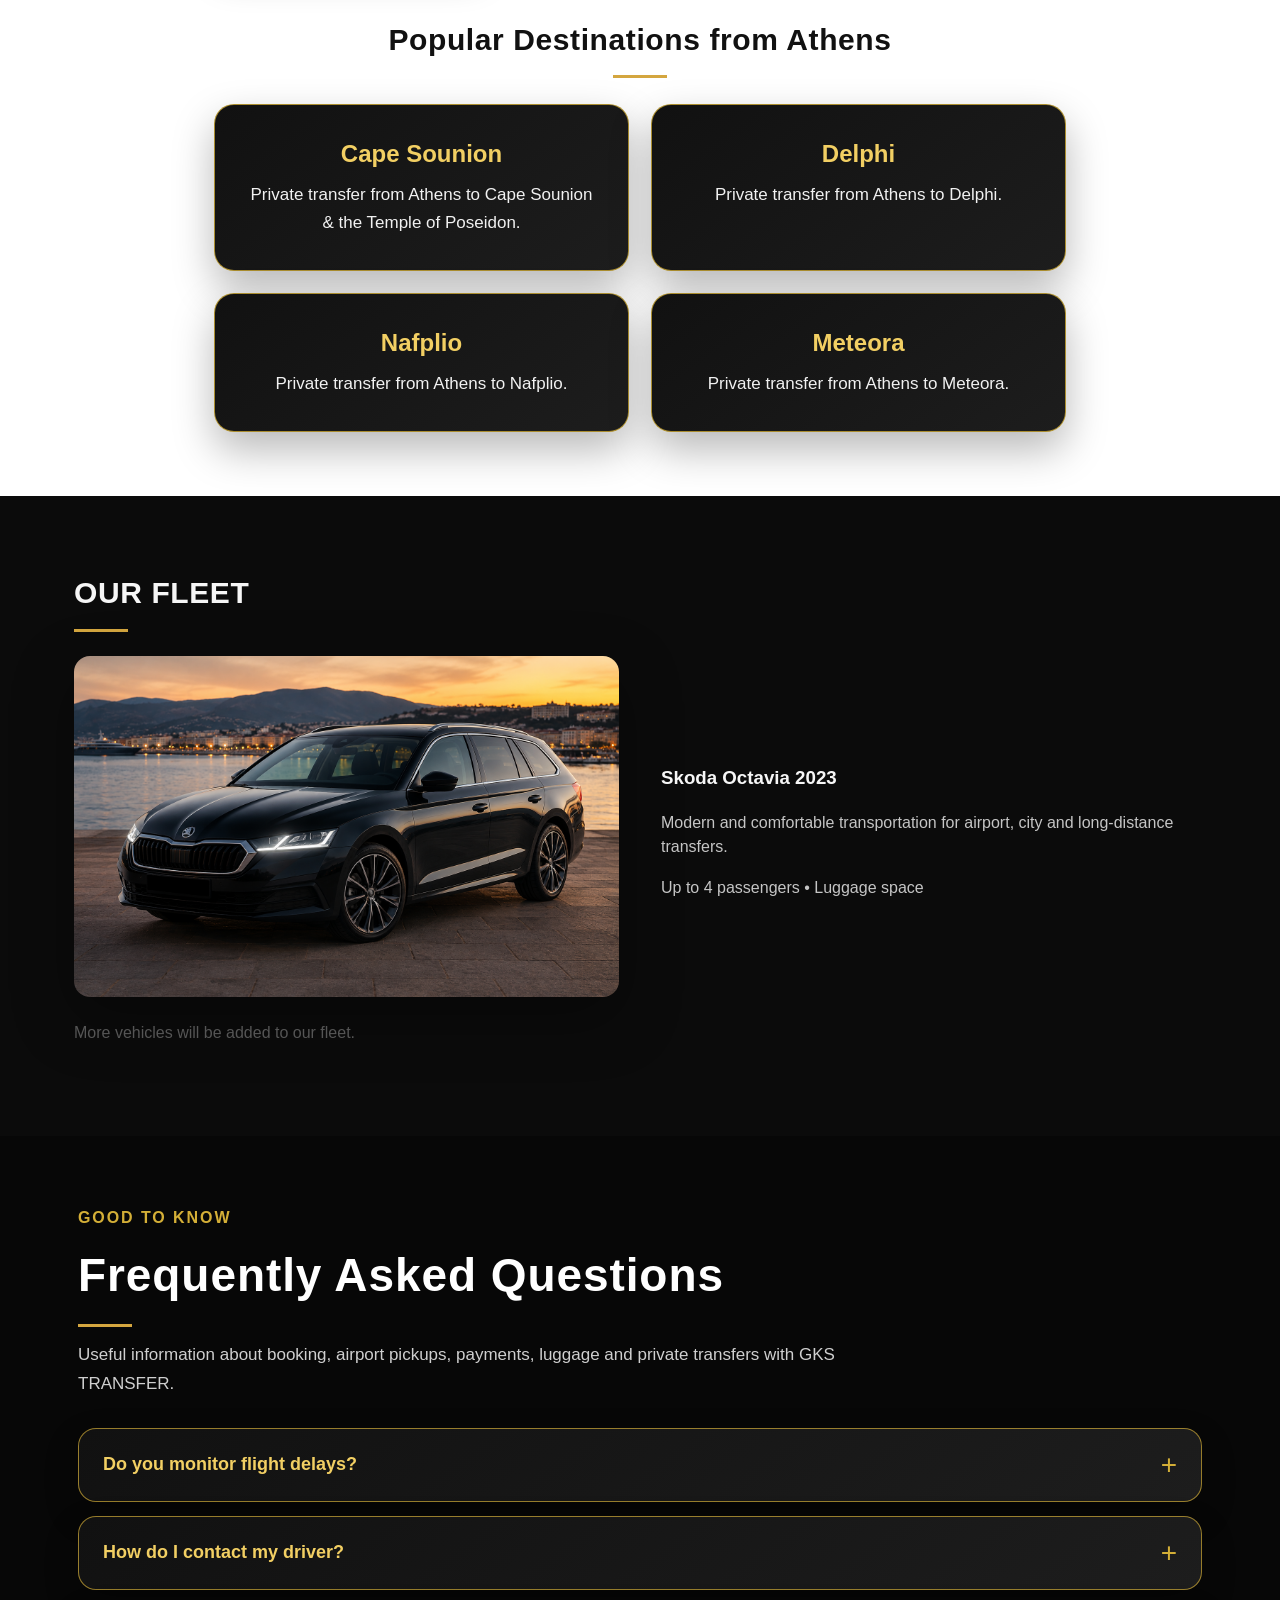
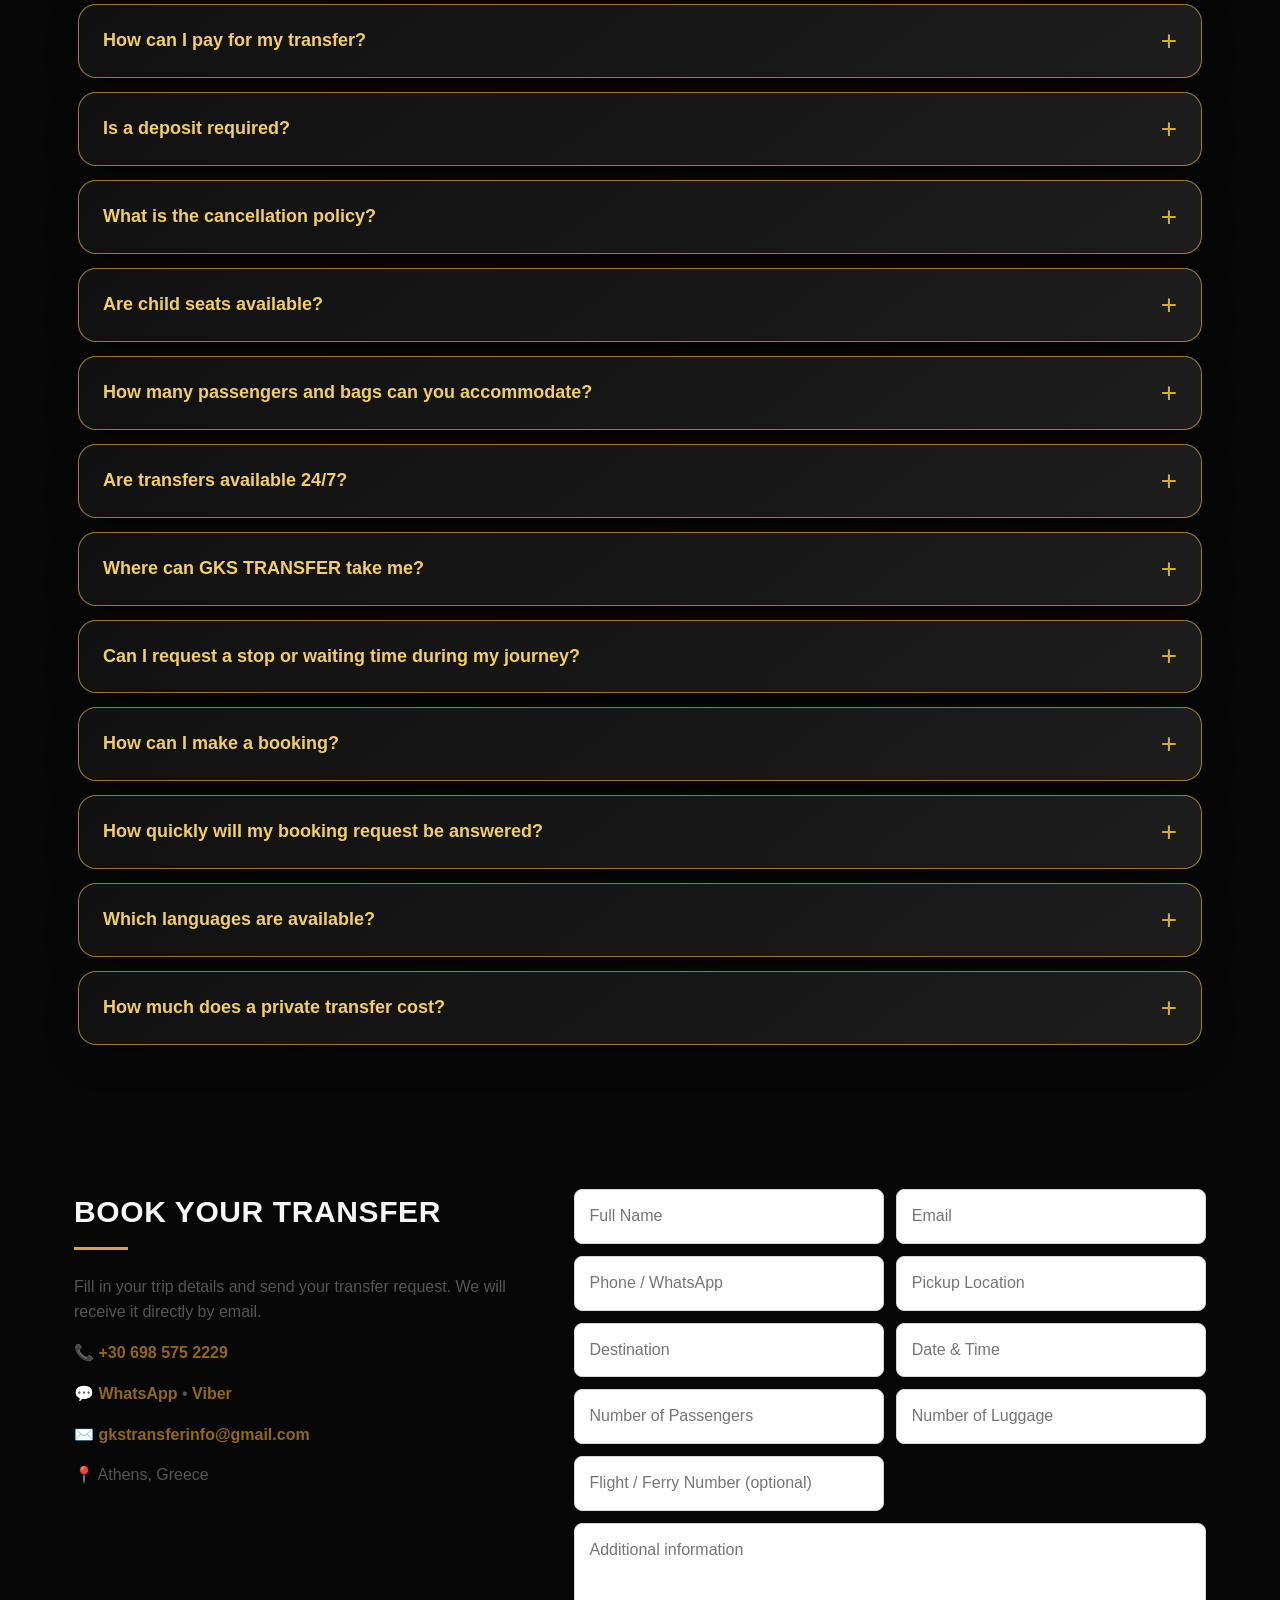
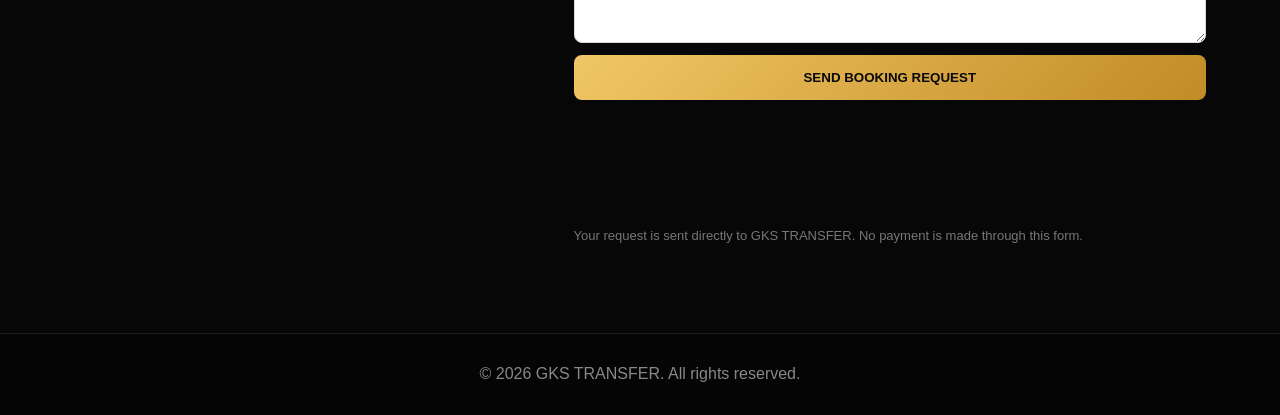
==== commit 9494c787: "Add files via upload" ====
--- a/index.html
+++ b/index.html
@@ -174,6 +174,58 @@
 <div class="fleet-card"><div class="vehicle-photo fleet-car"><img src="skoda-octavia.png" alt="Skoda Octavia station wagon - GKS Transfer"></div>
 <div><h3>Skoda Octavia 2023</h3><p data-en="Modern and comfortable transportation for airport, city and long-distance transfers." data-el="Σύγχρονη και άνετη μετακίνηση για αεροδρόμιο, πόλη και διαδρομές μεγάλων αποστάσεων.">Modern and comfortable transportation for airport, city and long-distance transfers.</p><p data-en="Up to 4 passengers • Luggage space" data-el="Έως 4 επιβάτες • Χώρος αποσκευών">Up to 4 passengers • Luggage space</p></div></div>
 <p data-en="More vehicles will be added to our fleet." data-el="Θα προστεθούν περισσότερα οχήματα στον στόλο μας.">More vehicles will be added to our fleet.</p>
+</section>
+
+
+<section id="faq" class="gks-faq">
+<style>
+.gks-faq{max-width:1180px;margin:70px auto;padding:0 28px;color:#f5f5f5}
+.gks-faq .faq-kicker{color:#d4af37;font-weight:800;letter-spacing:.12em;margin:0 0 10px}
+.gks-faq h2{color:#fff;font-size:clamp(30px,4vw,46px);margin:0 0 14px}
+.gks-faq .faq-intro{color:#cfcfcf;font-size:17px;line-height:1.7;max-width:850px;margin:0 0 30px}
+.gks-faq .faq-list{display:grid;gap:14px}
+.gks-faq details{background:linear-gradient(145deg,#111,#1d1d1d);border:1px solid rgba(212,175,55,.68);border-radius:18px;box-shadow:0 14px 34px rgba(0,0,0,.22);overflow:hidden}
+.gks-faq summary{cursor:pointer;list-style:none;padding:22px 58px 22px 24px;color:#f2cf63;font-size:18px;font-weight:800;position:relative}
+.gks-faq summary::-webkit-details-marker{display:none}
+.gks-faq summary:after{content:"+";position:absolute;right:24px;top:50%;transform:translateY(-50%);font-size:28px;color:#d4af37;font-weight:400}
+.gks-faq details[open] summary:after{content:"–"}
+.gks-faq details p{margin:0;padding:0 24px 22px;color:#f1f1f1;font-size:16px;line-height:1.7}
+@media(max-width:760px){.gks-faq{margin:50px auto;padding:0 20px}.gks-faq summary{font-size:17px;padding:20px 52px 20px 20px}.gks-faq details p{padding:0 20px 20px}}
+</style>
+<p class="faq-kicker" data-en="GOOD TO KNOW" data-el="ΧΡΗΣΙΜΕΣ ΠΛΗΡΟΦΟΡΙΕΣ">GOOD TO KNOW</p>
+<h2 data-en="Frequently Asked Questions" data-el="Συχνές Ερωτήσεις">Frequently Asked Questions</h2>
+<p class="faq-intro" data-en="Useful information about booking, airport pickups, payments, luggage and private transfers with GKS TRANSFER." data-el="Χρήσιμες πληροφορίες για κρατήσεις, παραλαβές από αεροδρόμιο, πληρωμές, αποσκευές και ιδιωτικές μεταφορές με την GKS TRANSFER.">Useful information about booking, airport pickups, payments, luggage and private transfers with GKS TRANSFER.</p>
+<div class="faq-list">
+
+<details><summary data-en="Do you monitor flight delays?" data-el="Παρακολουθείτε τυχόν καθυστερήσεις πτήσεων;">Do you monitor flight delays?</summary><p data-en="Yes. For airport pickups, the flight is monitored through FlightRadar so we can follow changes to the arrival time." data-el="Ναι. Για παραλαβές από το αεροδρόμιο, η πτήση παρακολουθείται μέσω FlightRadar ώστε να γνωρίζουμε τυχόν αλλαγές στην ώρα άφιξης.">Yes. For airport pickups, the flight is monitored through FlightRadar so we can follow changes to the arrival time.</p></details>
+
+<details><summary data-en="How do I contact my driver?" data-el="Πώς επικοινωνώ με τον οδηγό μου;">How do I contact my driver?</summary><p data-en="Communication for your transfer can be arranged directly through WhatsApp or Viber." data-el="Η επικοινωνία για τη μεταφορά σας μπορεί να γίνει απευθείας μέσω WhatsApp ή Viber.">Communication for your transfer can be arranged directly through WhatsApp or Viber.</p></details>
+
+<details><summary data-en="How can I pay for my transfer?" data-el="Πώς μπορώ να πληρώσω τη μεταφορά;">How can I pay for my transfer?</summary><p data-en="Payment is available by cash or card/POS." data-el="Η πληρωμή μπορεί να γίνει με μετρητά ή κάρτα/POS.">Payment is available by cash or card/POS.</p></details>
+
+<details><summary data-en="Is a deposit required?" data-el="Απαιτείται προκαταβολή;">Is a deposit required?</summary><p data-en="A deposit is only required for long-distance journeys. When applicable, the deposit is 20% of the agreed transfer price." data-el="Προκαταβολή απαιτείται μόνο για ταξίδια μεγάλων αποστάσεων. Όταν απαιτείται, η προκαταβολή είναι 20% της συμφωνημένης τιμής της μεταφοράς.">A deposit is only required for long-distance journeys. When applicable, the deposit is 20% of the agreed transfer price.</p></details>
+
+<details><summary data-en="What is the cancellation policy?" data-el="Ποια είναι η πολιτική ακύρωσης;">What is the cancellation policy?</summary><p data-en="Cancellation is free of charge up to 3 hours before the scheduled pickup time." data-el="Η ακύρωση είναι δωρεάν έως και 3 ώρες πριν από την προγραμματισμένη ώρα παραλαβής.">Cancellation is free of charge up to 3 hours before the scheduled pickup time.</p></details>
+
+<details><summary data-en="Are child seats available?" data-el="Παρέχεται παιδικό κάθισμα;">Are child seats available?</summary><p data-en="Yes, a child seat can be provided upon prior arrangement. Please mention it when making your request." data-el="Ναι, παιδικό κάθισμα μπορεί να παρασχεθεί κατόπιν συνεννόησης. Παρακαλούμε αναφέρετέ το κατά την υποβολή του αιτήματός σας.">Yes, a child seat can be provided upon prior arrangement. Please mention it when making your request.</p></details>
+
+<details><summary data-en="How many passengers and bags can you accommodate?" data-el="Πόσους επιβάτες και αποσκευές μπορείτε να εξυπηρετήσετε;">How many passengers and bags can you accommodate?</summary><p data-en="The vehicle can accommodate up to 4 passengers, with luggage capacity for up to 4 large suitcases and 3 small bags." data-el="Το όχημα μπορεί να εξυπηρετήσει έως 4 επιβάτες, με χώρο αποσκευών για έως 4 μεγάλες βαλίτσες και 3 μικρές αποσκευές.">The vehicle can accommodate up to 4 passengers, with luggage capacity for up to 4 large suitcases and 3 small bags.</p></details>
+
+<details><summary data-en="Are transfers available 24/7?" data-el="Οι μεταφορές είναι διαθέσιμες όλο το 24ωρο;">Are transfers available 24/7?</summary><p data-en="Yes. Transfers are available 24 hours a day, 7 days a week, by prior booking." data-el="Ναι. Οι μεταφορές είναι διαθέσιμες 24 ώρες το 24ωρο, 7 ημέρες την εβδομάδα, κατόπιν κράτησης.">Yes. Transfers are available 24 hours a day, 7 days a week, by prior booking.</p></details>
+
+<details><summary data-en="Where can GKS TRANSFER take me?" data-el="Σε ποιους προορισμούς μπορεί να με μεταφέρει η GKS TRANSFER;">Where can GKS TRANSFER take me?</summary><p data-en="There is no fixed destination limit. Private transfers can be arranged to destinations across Greece, subject to booking and agreement." data-el="Δεν υπάρχει συγκεκριμένος περιορισμός προορισμού. Μπορούν να οργανωθούν ιδιωτικές μεταφορές προς προορισμούς σε όλη την Ελλάδα, κατόπιν κράτησης και συνεννόησης.">There is no fixed destination limit. Private transfers can be arranged to destinations across Greece, subject to booking and agreement.</p></details>
+
+<details><summary data-en="Can I request a stop or waiting time during my journey?" data-el="Μπορώ να ζητήσω ενδιάμεση στάση ή χρόνο αναμονής;">Can I request a stop or waiting time during my journey?</summary><p data-en="Yes. Intermediate stops or waiting time can be arranged in advance according to your journey requirements." data-el="Ναι. Ενδιάμεσες στάσεις ή χρόνος αναμονής μπορούν να κανονιστούν εκ των προτέρων ανάλογα με τις ανάγκες της διαδρομής σας.">Yes. Intermediate stops or waiting time can be arranged in advance according to your journey requirements.</p></details>
+
+<details><summary data-en="How can I make a booking?" data-el="Πώς μπορώ να κάνω κράτηση;">How can I make a booking?</summary><p data-en="You can send a request through the website booking form or contact GKS TRANSFER by phone, WhatsApp, Viber or email. Your booking is finalized after direct confirmation from GKS TRANSFER." data-el="Μπορείτε να στείλετε αίτημα μέσω της φόρμας της ιστοσελίδας ή να επικοινωνήσετε με την GKS TRANSFER μέσω τηλεφώνου, WhatsApp, Viber ή email. Η κράτηση οριστικοποιείται μετά από απευθείας επιβεβαίωση από την GKS TRANSFER.">You can send a request through the website booking form or contact GKS TRANSFER by phone, WhatsApp, Viber or email. Your booking is finalized after direct confirmation from GKS TRANSFER.</p></details>
+
+<details><summary data-en="How quickly will my booking request be answered?" data-el="Πόσο γρήγορα θα απαντηθεί το αίτημα κράτησής μου;">How quickly will my booking request be answered?</summary><p data-en="GKS TRANSFER will contact you within 6 hours of your request to confirm the details and finalize the booking." data-el="Η GKS TRANSFER θα επικοινωνήσει μαζί σας εντός 6 ωρών από την υποβολή του αιτήματος, για επιβεβαίωση των στοιχείων και οριστικοποίηση της κράτησης.">GKS TRANSFER will contact you within 6 hours of your request to confirm the details and finalize the booking.</p></details>
+
+<details><summary data-en="Which languages are available?" data-el="Σε ποιες γλώσσες γίνεται η εξυπηρέτηση;">Which languages are available?</summary><p data-en="Service and communication are available in English and Greek." data-el="Η εξυπηρέτηση και η επικοινωνία είναι διαθέσιμες στα Αγγλικά και στα Ελληνικά.">Service and communication are available in English and Greek.</p></details>
+
+<details><summary data-en="How much does a private transfer cost?" data-el="Πόσο κοστίζει μια ιδιωτική μεταφορά;">How much does a private transfer cost?</summary><p data-en="The price depends on the route and the details of your booking. Contact GKS TRANSFER with your pickup point, destination, date and time to receive a price for your journey." data-el="Η τιμή εξαρτάται από τη διαδρομή και τις λεπτομέρειες της κράτησής σας. Επικοινωνήστε με την GKS TRANSFER αναφέροντας σημείο παραλαβής, προορισμό, ημερομηνία και ώρα για να λάβετε τιμή για τη διαδρομή σας.">The price depends on the route and the details of your booking. Contact GKS TRANSFER with your pickup point, destination, date and time to receive a price for your journey.</p></details>
+
+</div>
 </section>
 
 <section id="contact" class="contact">
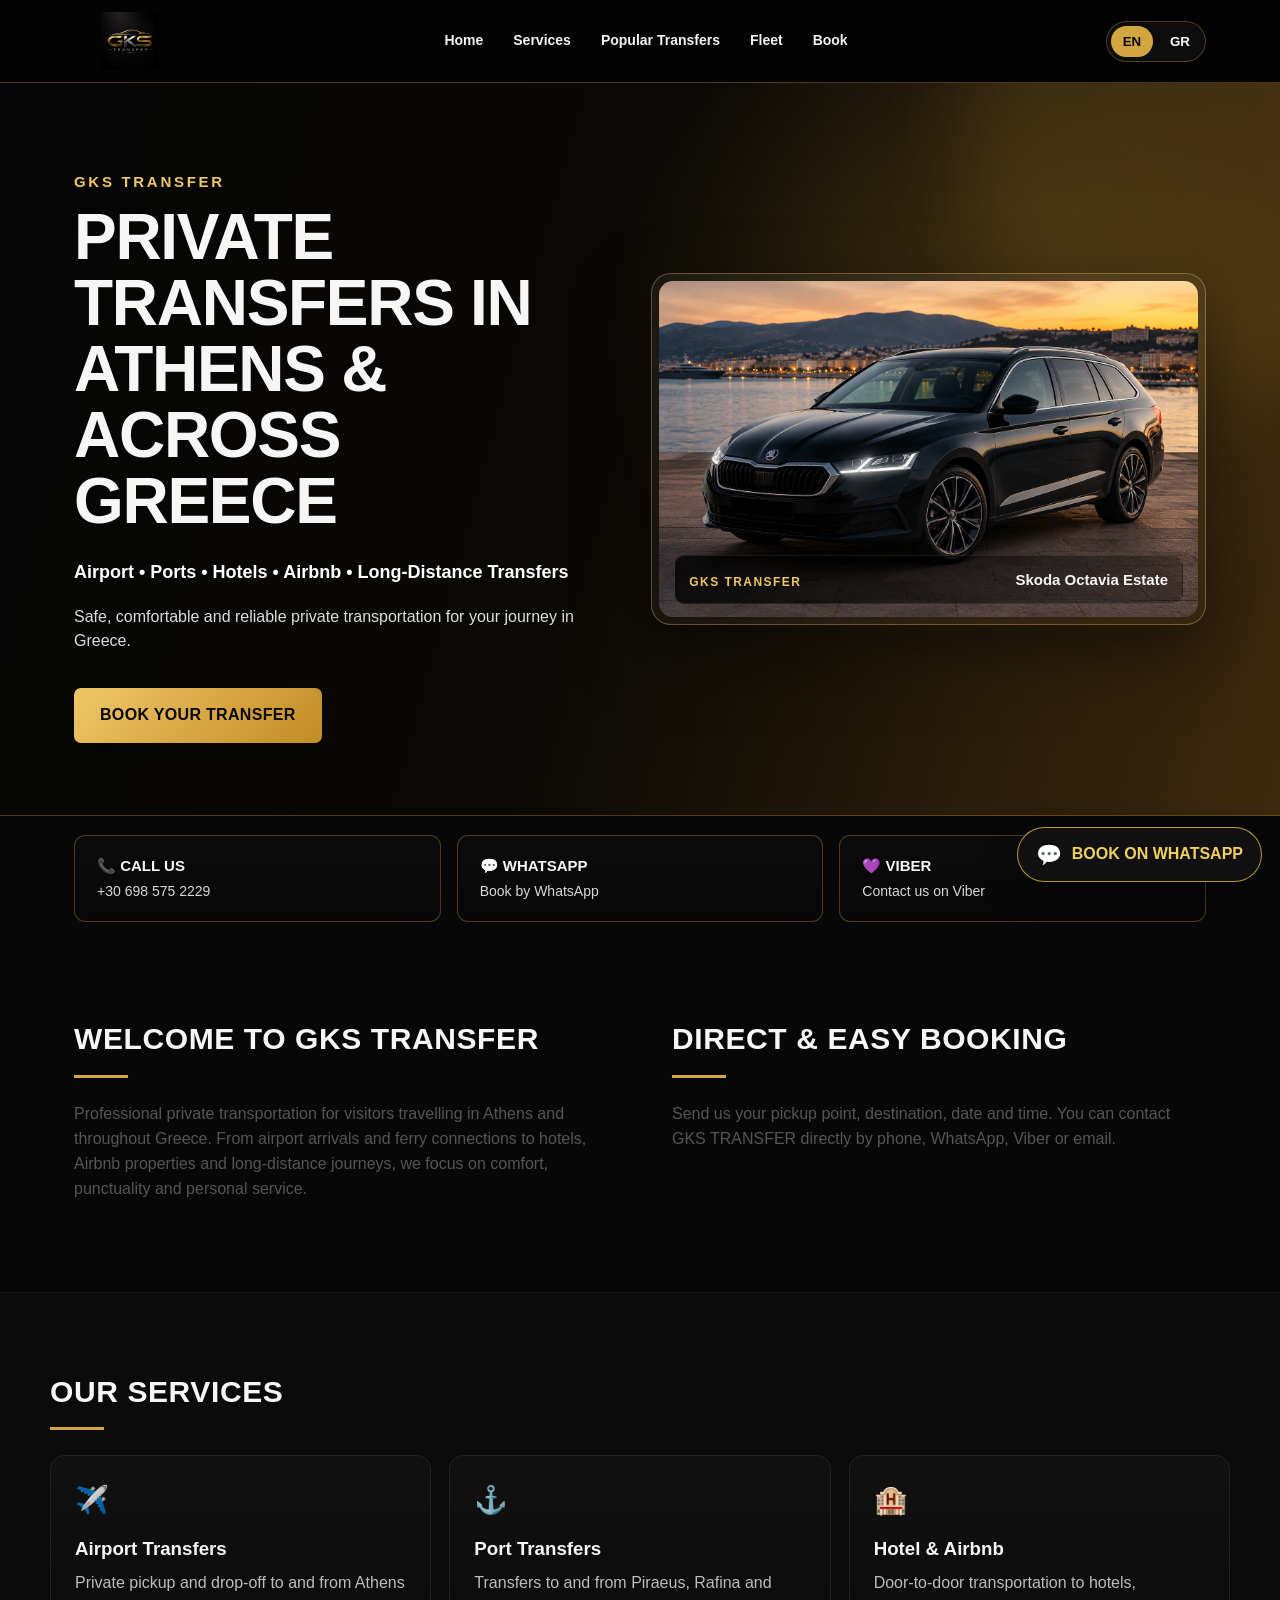
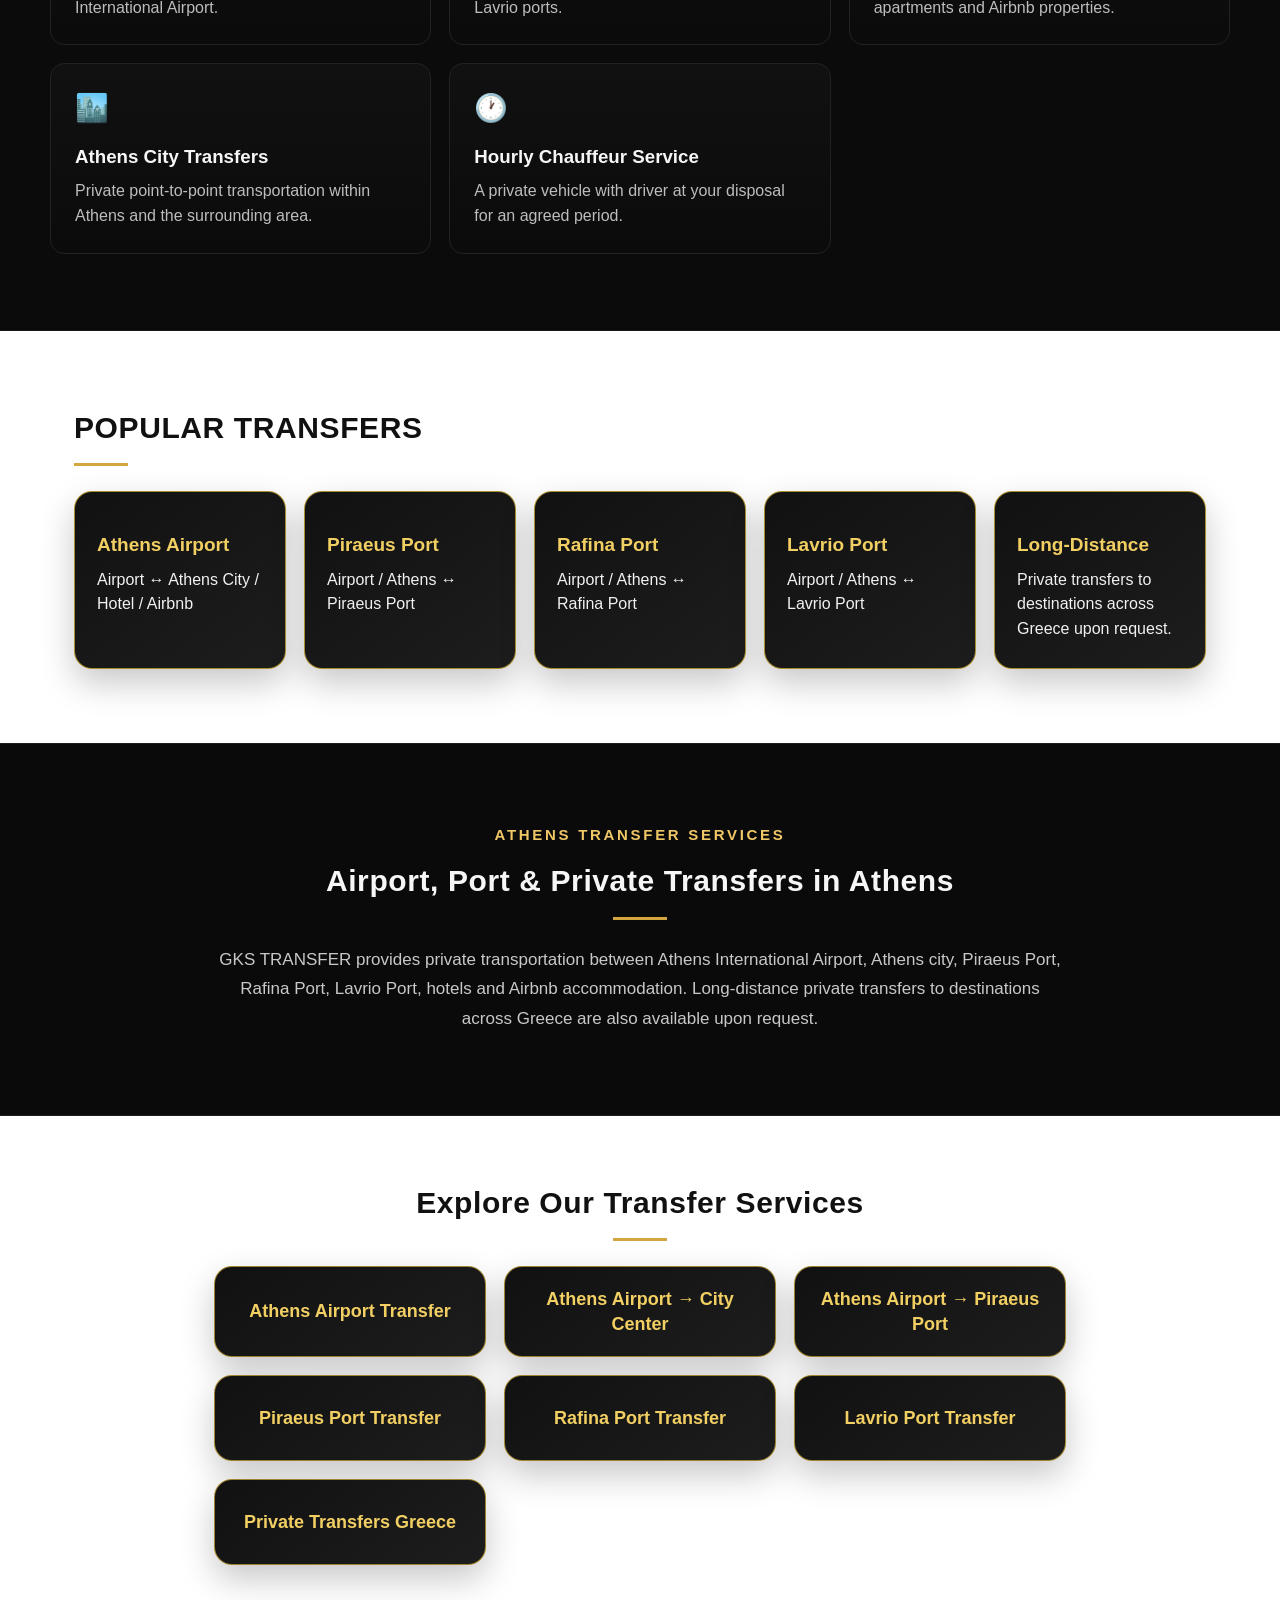
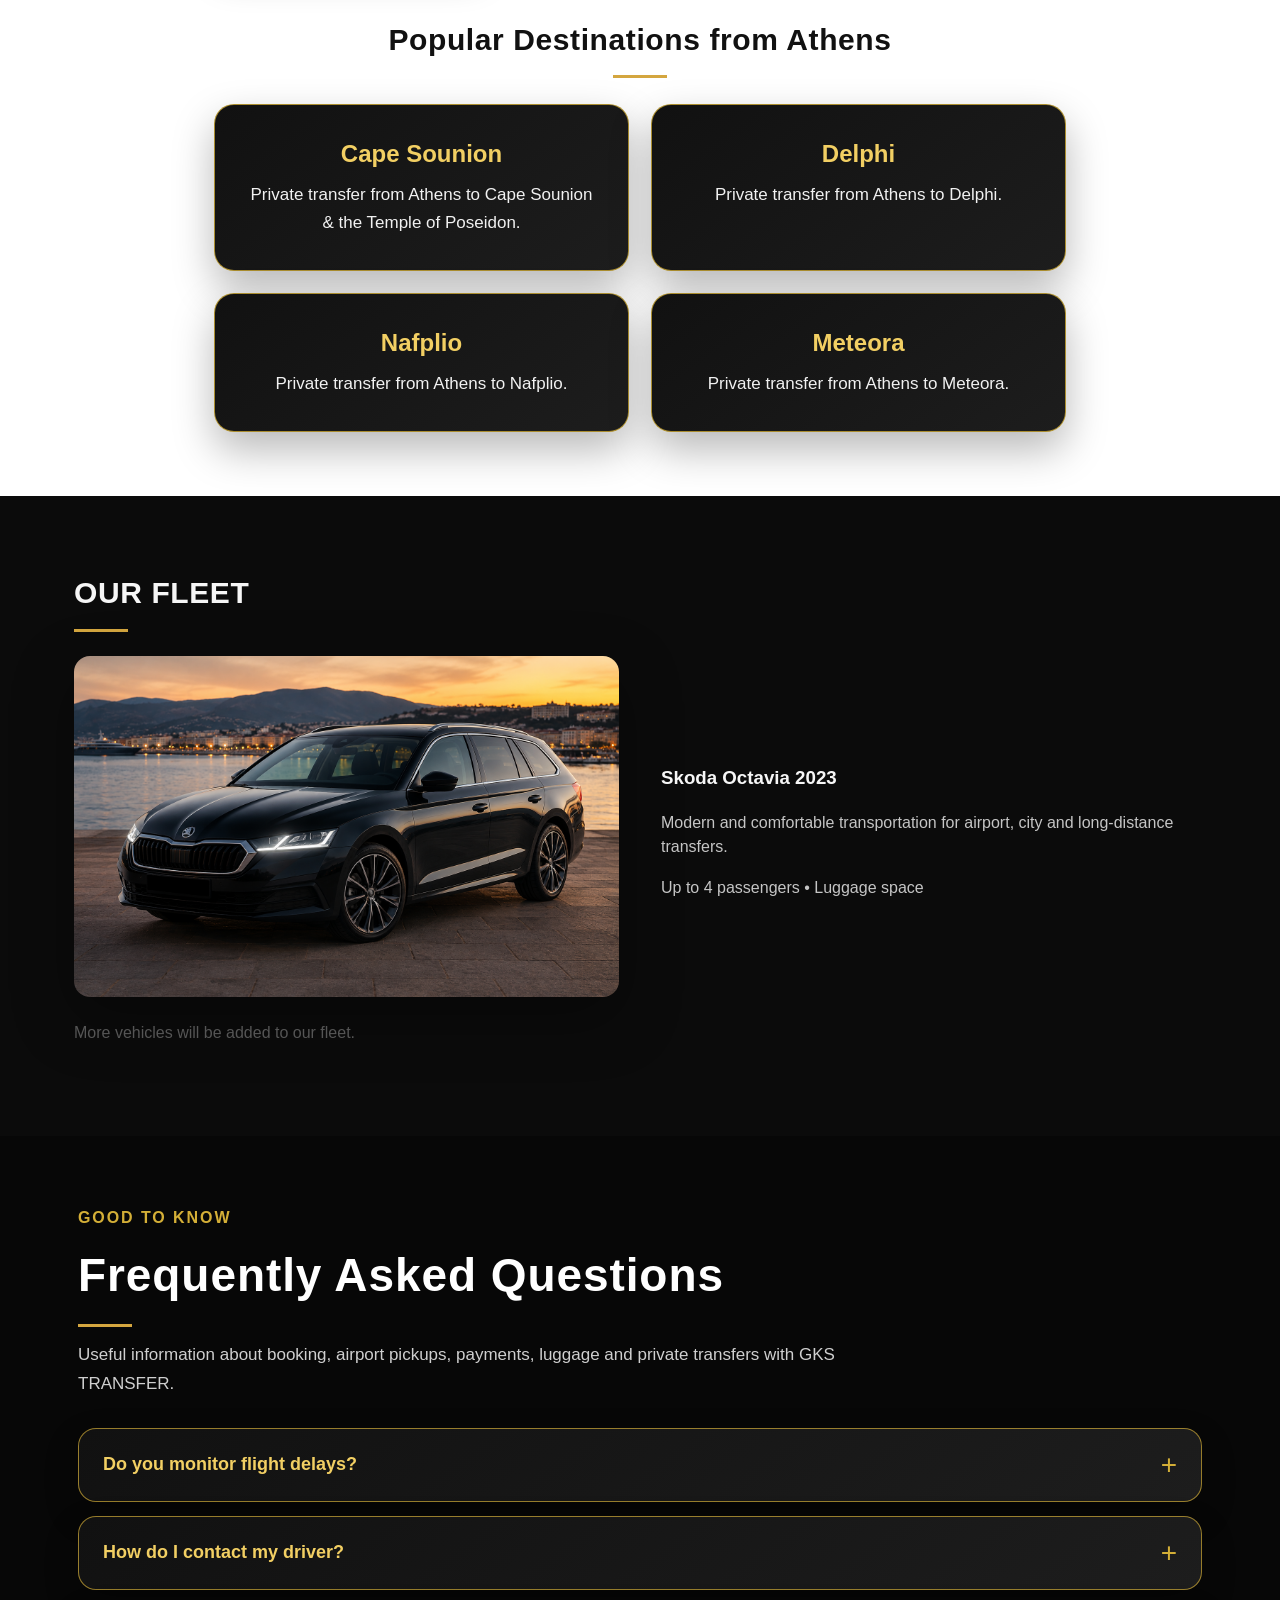
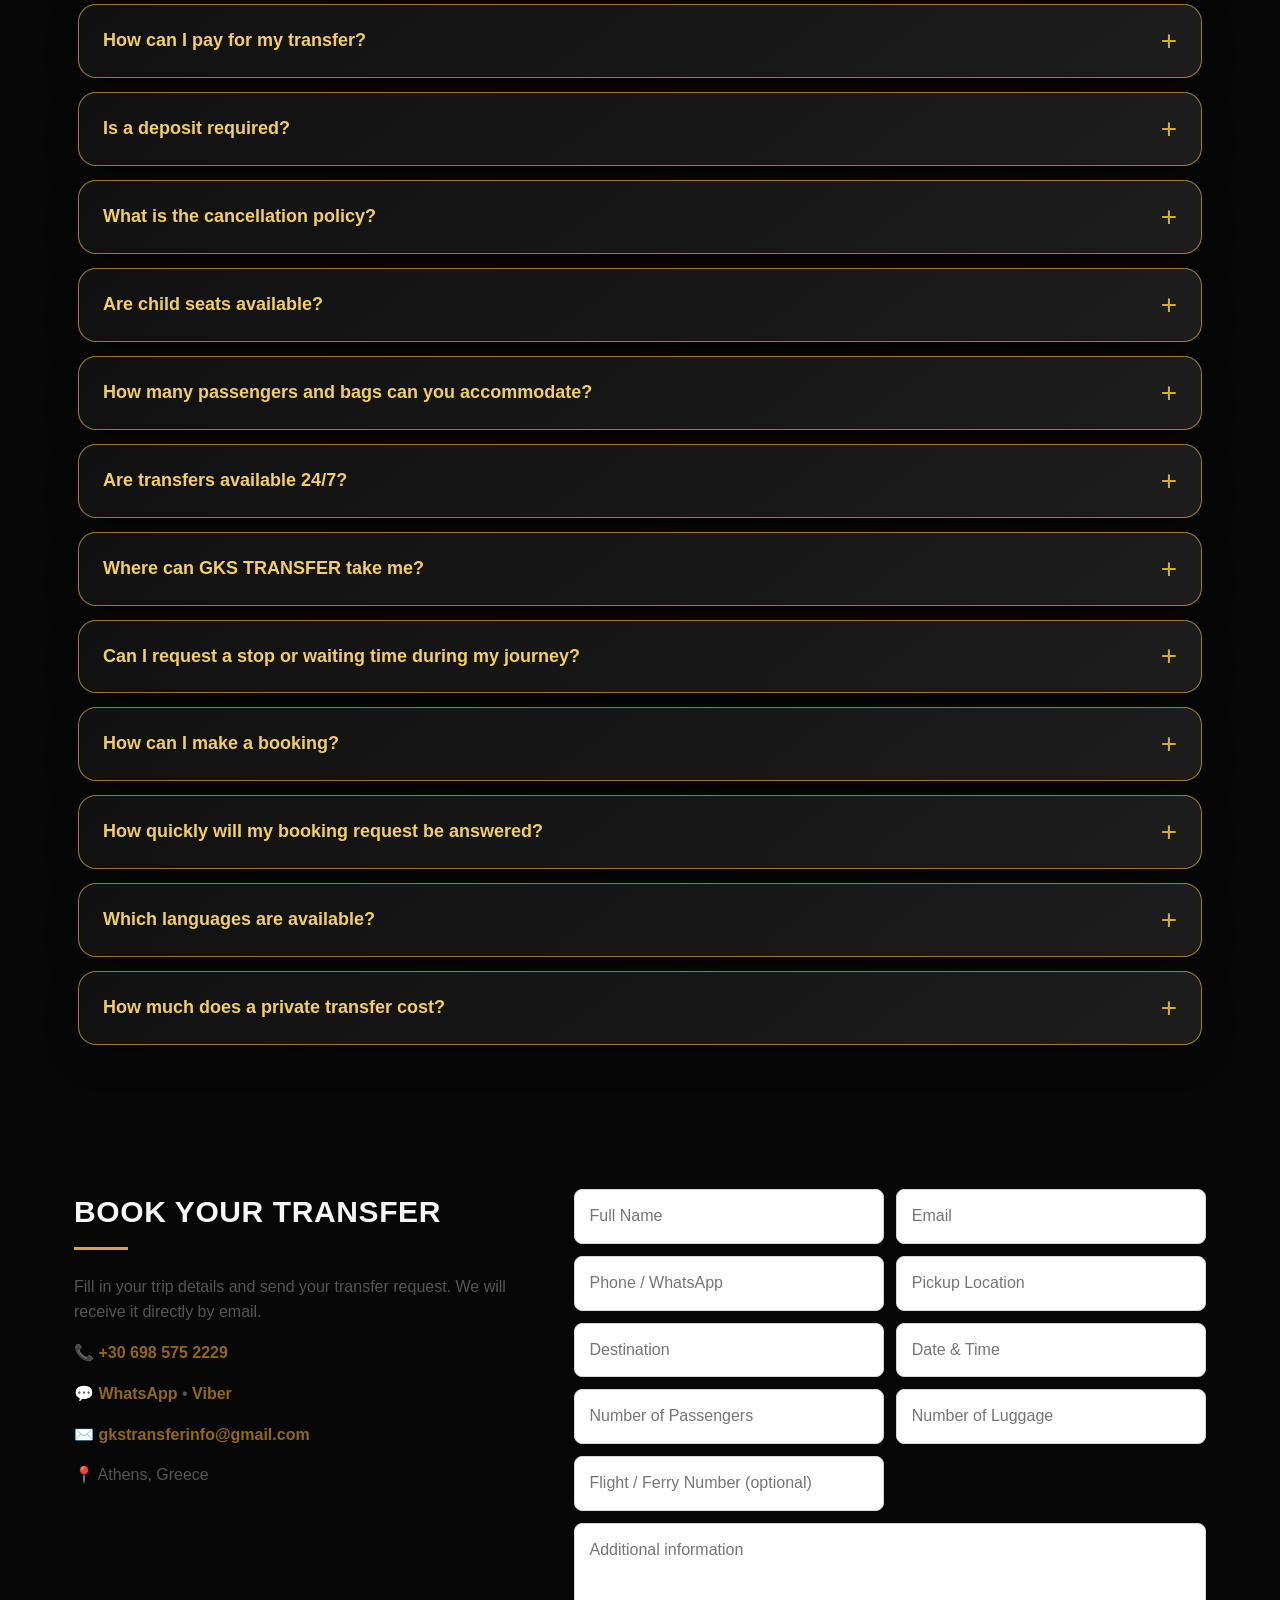
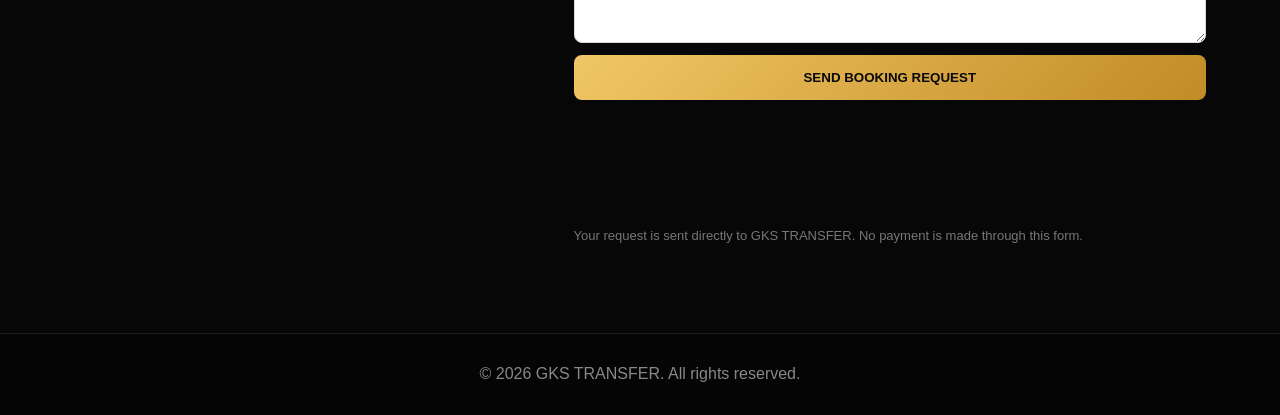
==== commit 8ead7200: "Add files via upload" ====
--- a/index.html
+++ b/index.html
@@ -252,4 +252,53 @@
     <p class="form-note" data-en="Your request is sent directly to GKS TRANSFER. No payment is made through this form." data-el="Το αίτημά σας αποστέλλεται απευθείας στην GKS TRANSFER. Δεν πραγματοποιείται πληρωμή μέσω της φόρμας.">Your request is sent directly to GKS TRANSFER. No payment is made through this form.</p>
     </section>
 <footer>© 2026 GKS TRANSFER. All rights reserved.</footer>
+
+<style>
+.gks-whatsapp-float{
+  position:fixed;
+  right:18px;
+  bottom:18px;
+  z-index:9999;
+  display:flex;
+  align-items:center;
+  gap:10px;
+  padding:14px 18px;
+  border-radius:999px;
+  background:#111;
+  border:1px solid rgba(212,175,55,.85);
+  color:#f2cf63;
+  text-decoration:none;
+  font-weight:800;
+  font-size:16px;
+  box-shadow:0 14px 34px rgba(0,0,0,.35);
+  transition:transform .2s ease,box-shadow .2s ease,border-color .2s ease;
+}
+.gks-whatsapp-float:hover{
+  transform:translateY(-2px);
+  border-color:#f2cf63;
+  box-shadow:0 18px 40px rgba(0,0,0,.42);
+}
+.gks-whatsapp-float .wa-icon{
+  font-size:21px;
+  line-height:1;
+}
+@media(max-width:760px){
+  .gks-whatsapp-float{
+    right:14px;
+    bottom:14px;
+    padding:13px 16px;
+    font-size:15px;
+  }
+}
+</style>
+
+<a class="gks-whatsapp-float"
+   href="https://wa.me/306985752229?text=Hello%20GKS%20TRANSFER%2C%20I%20would%20like%20to%20book%20a%20transfer."
+   target="_blank"
+   rel="noopener"
+   aria-label="Book a transfer on WhatsApp">
+  <span class="wa-icon">💬</span>
+  <span data-en="BOOK ON WHATSAPP" data-el="ΚΡΑΤΗΣΗ ΣΤΟ WHATSAPP">BOOK ON WHATSAPP</span>
+</a>
+
 <script src="script.js"></script></body></html>
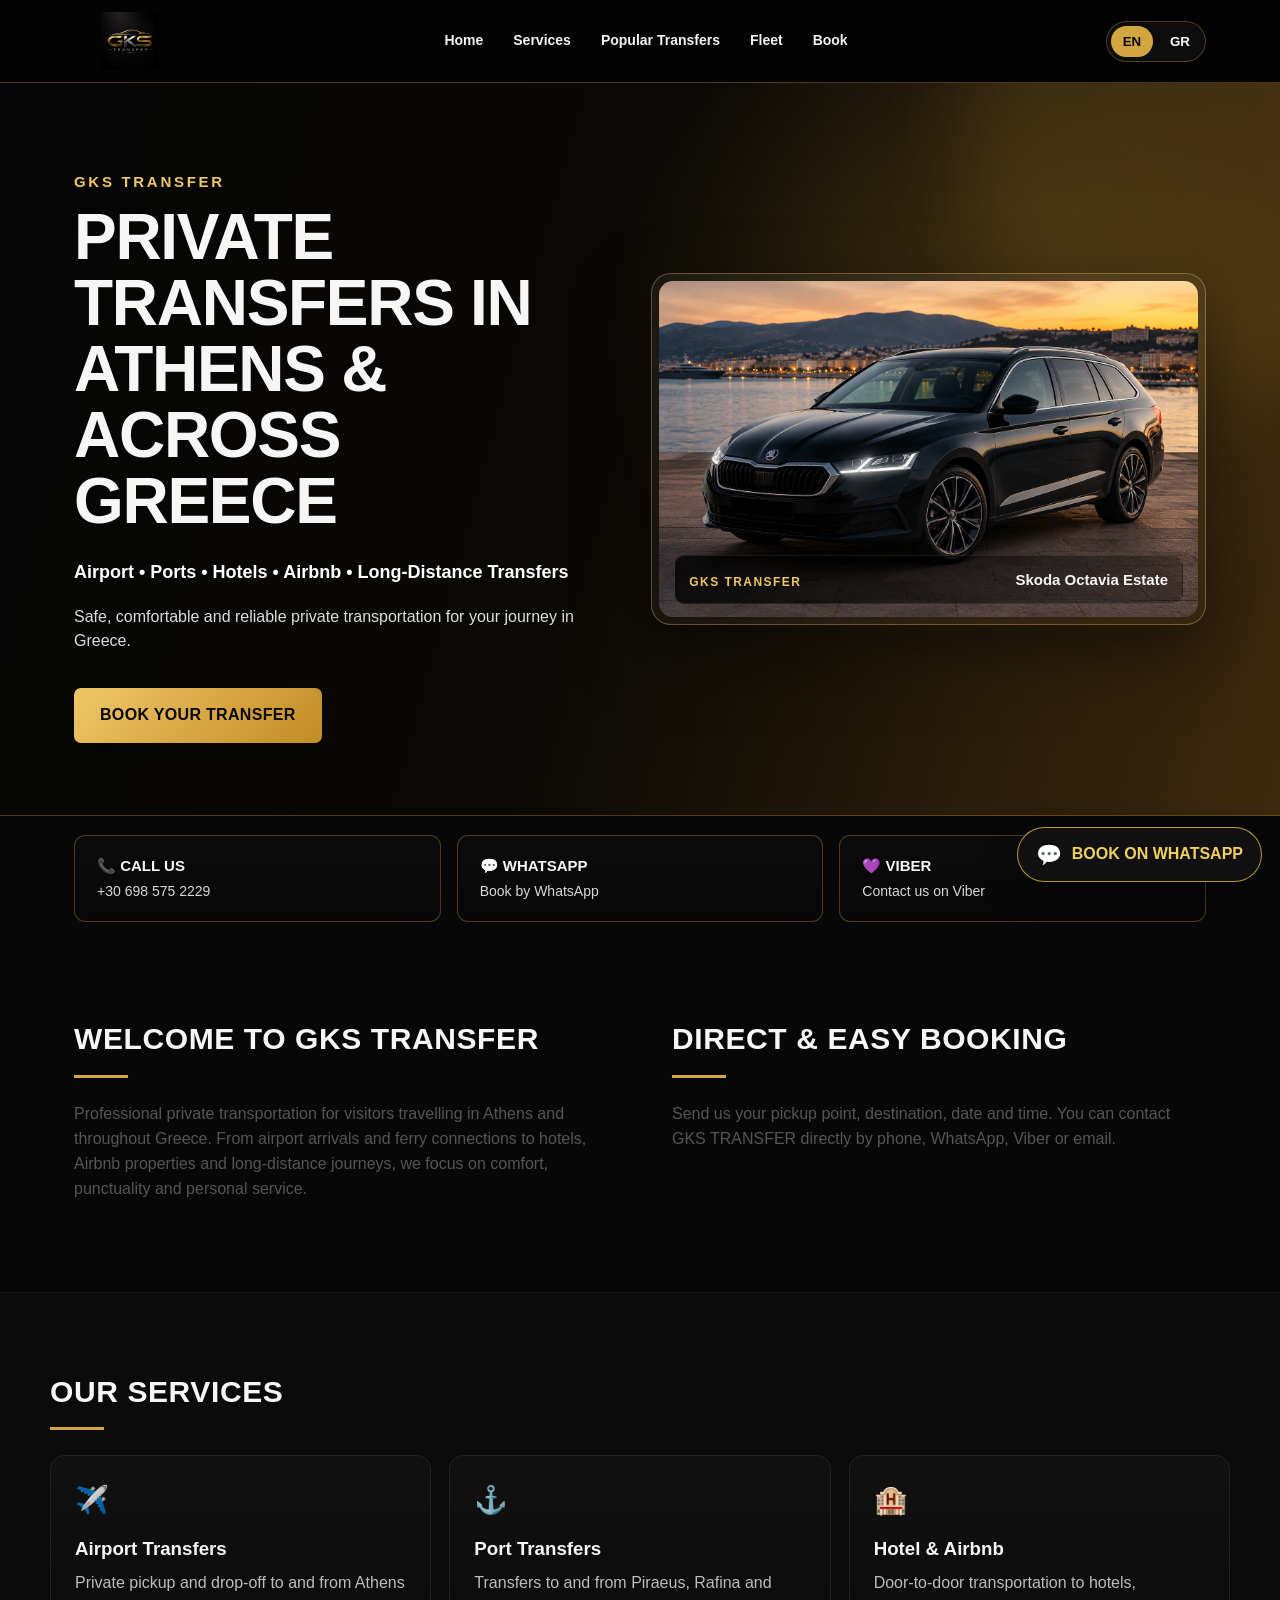
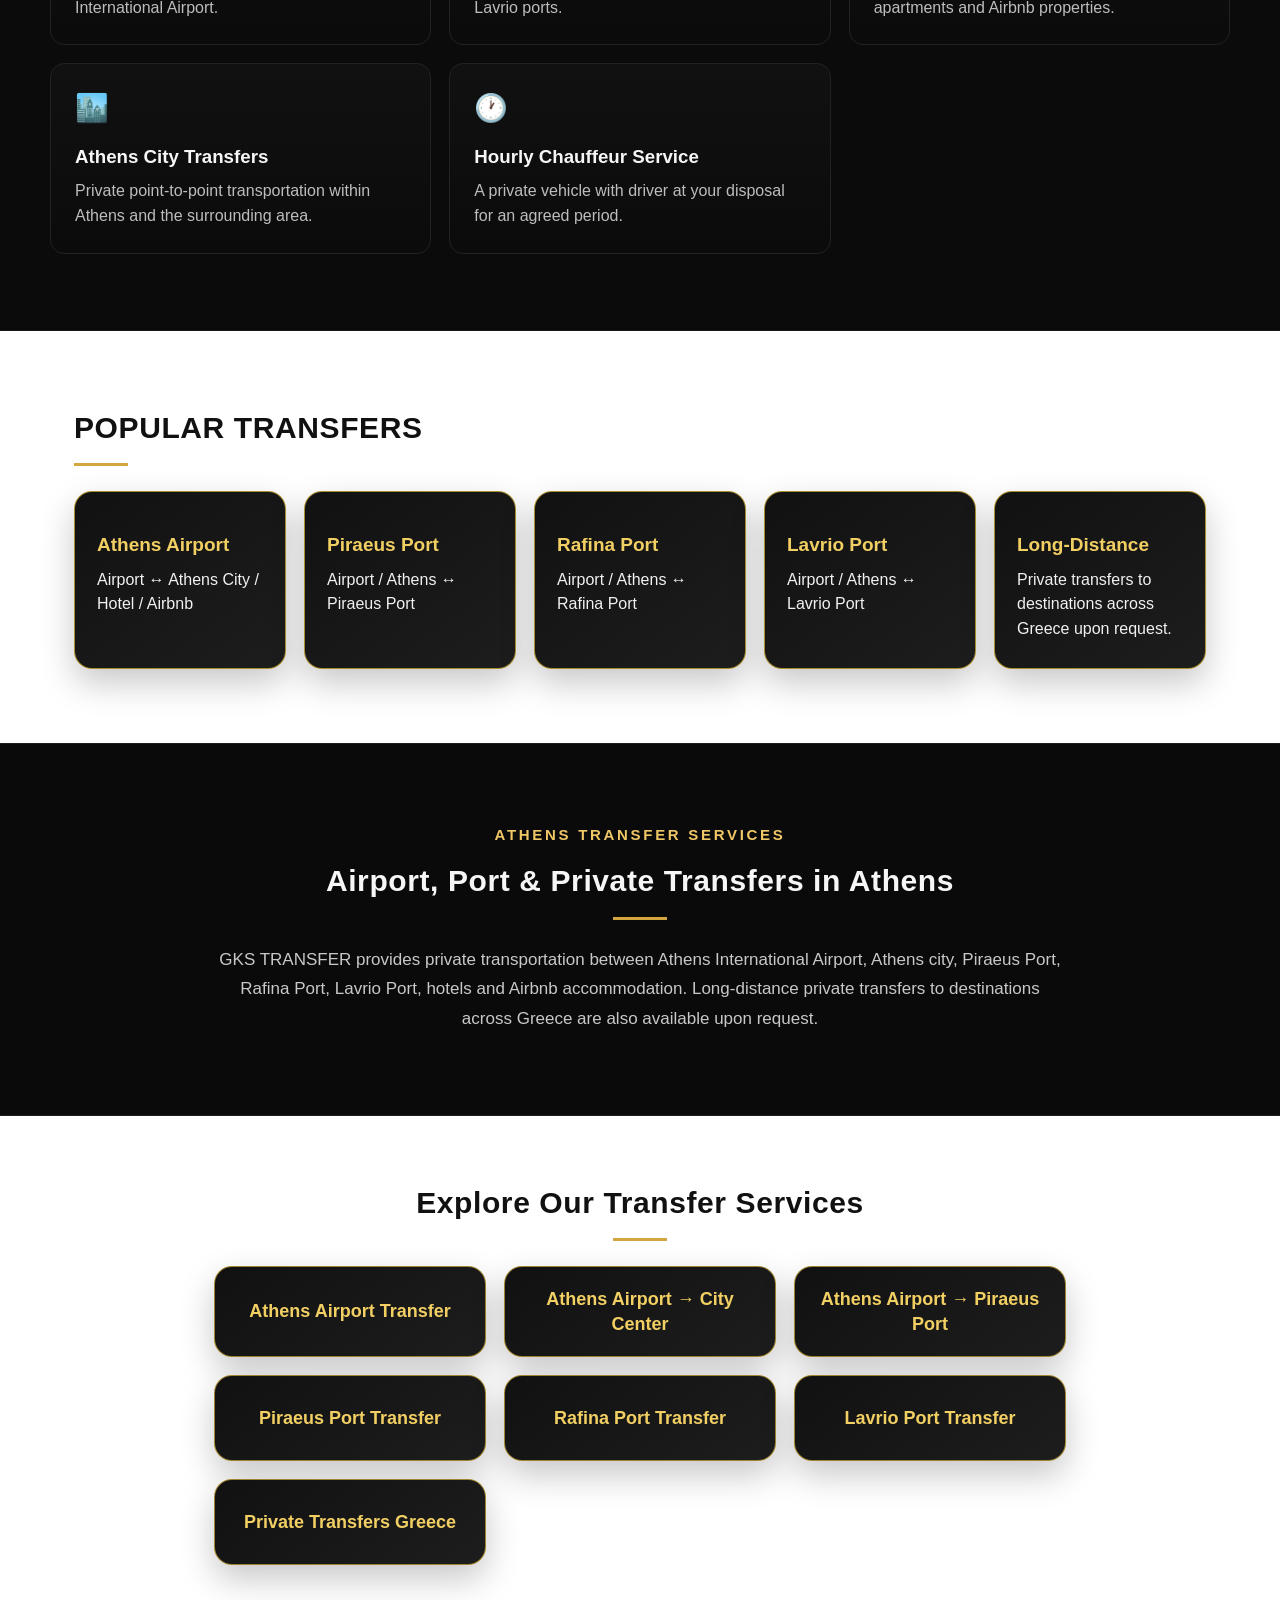
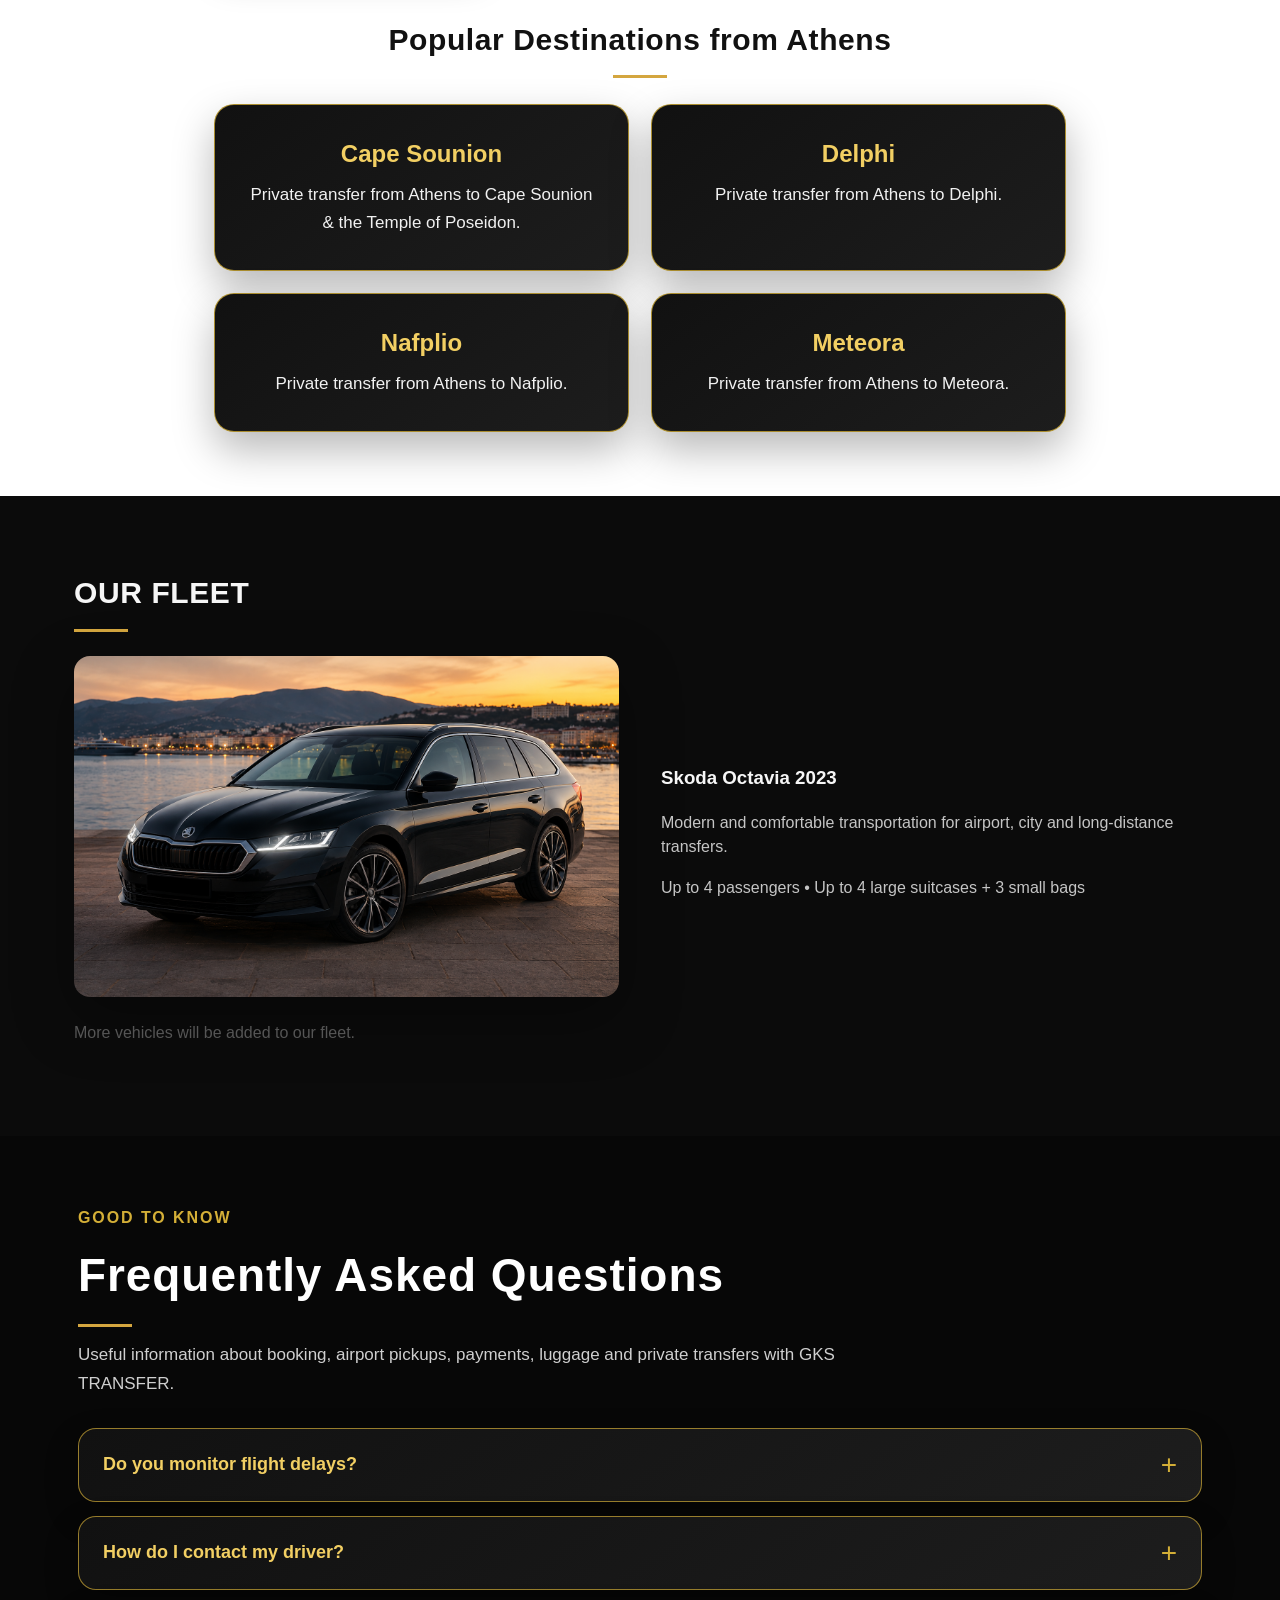
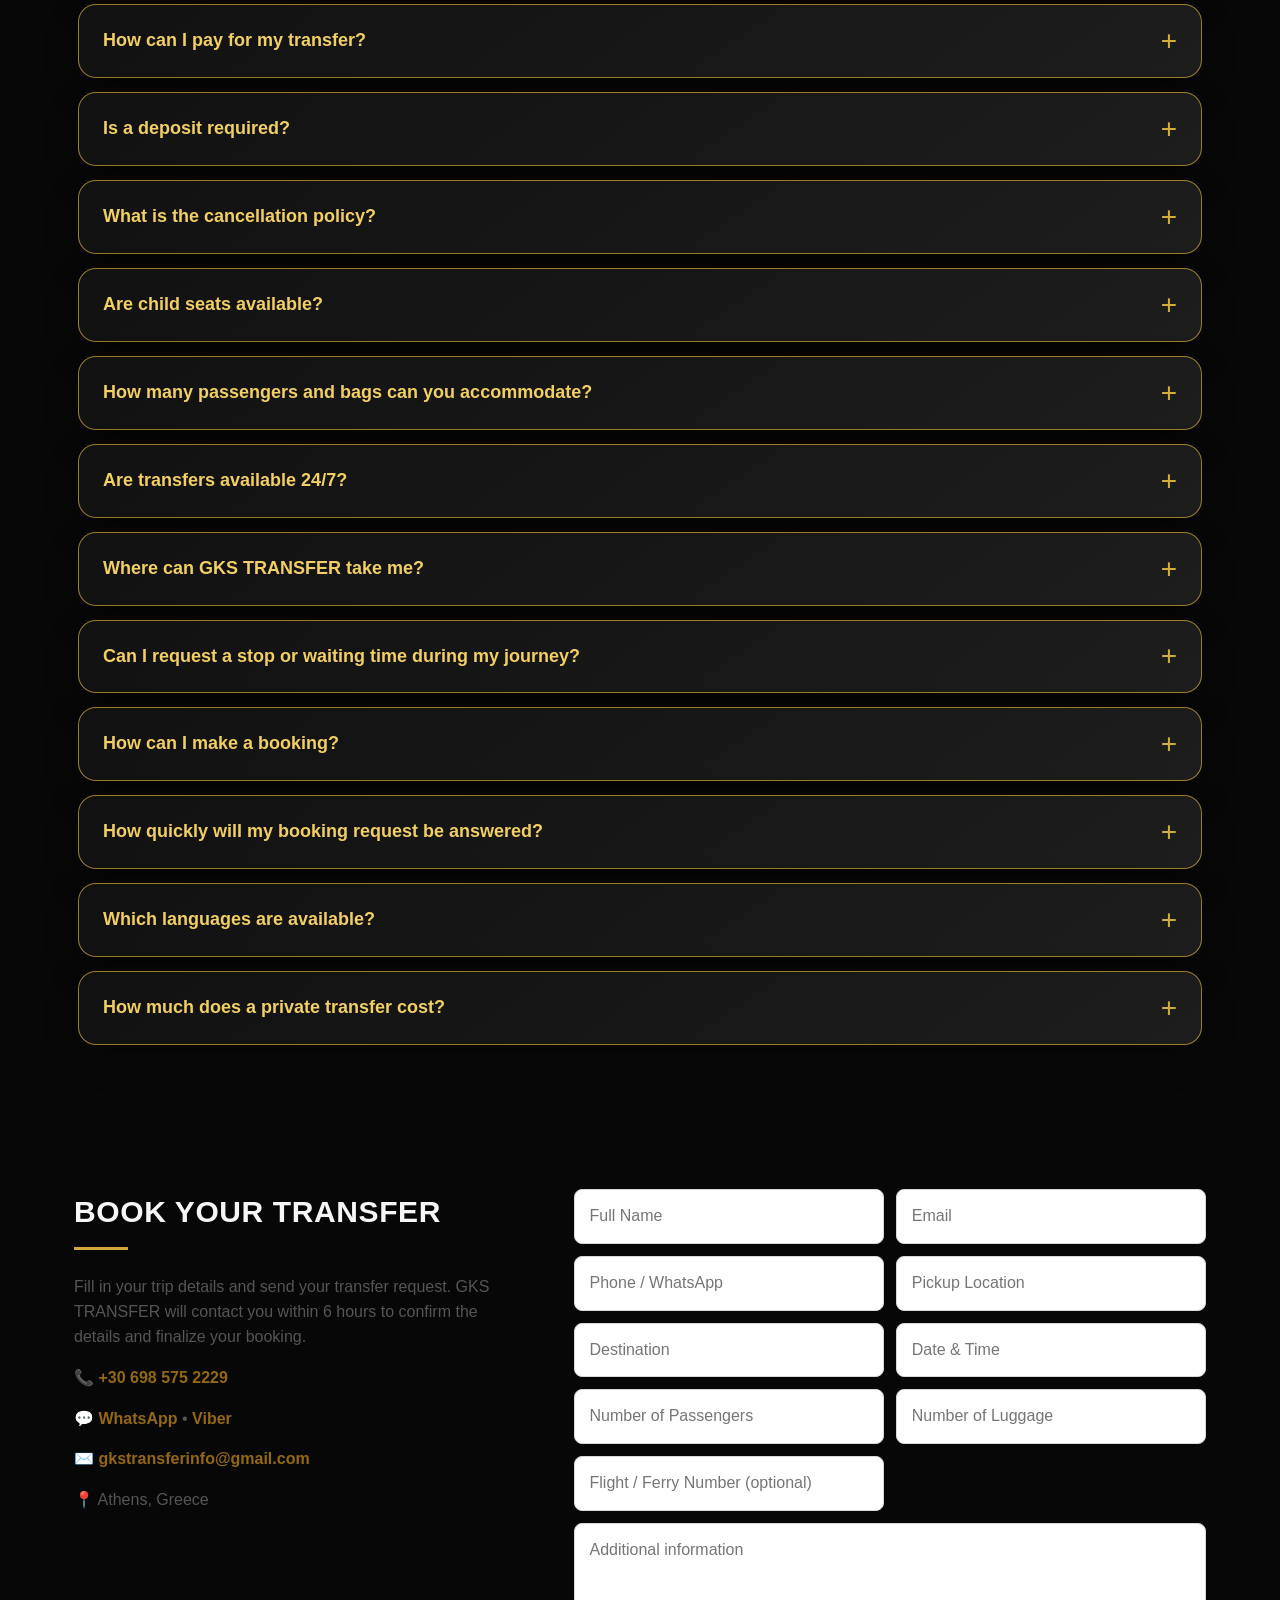
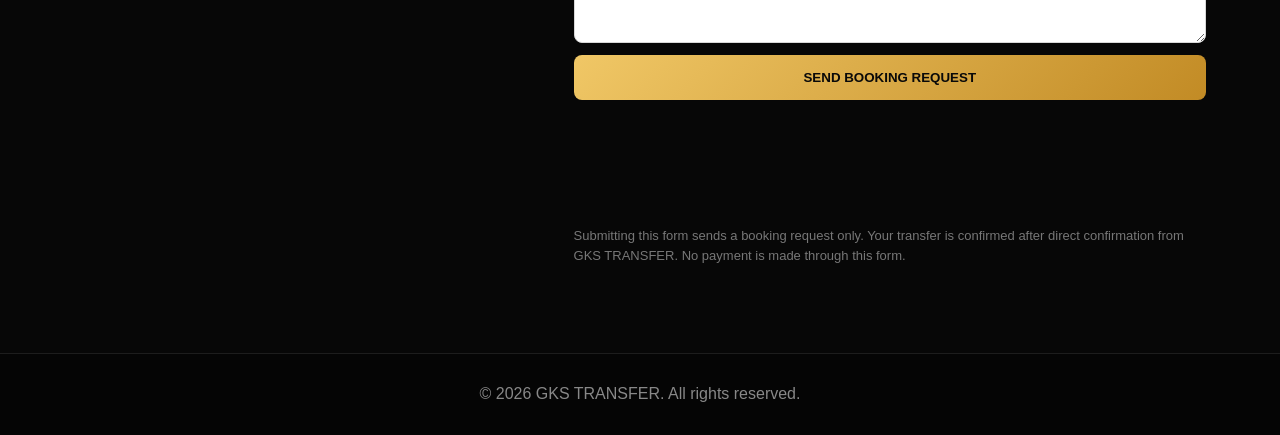
==== commit eb10d9a8: "Add files via upload" ====
--- a/index.html
+++ b/index.html
@@ -3,7 +3,6 @@
 <head>
 <meta charset="UTF-8">
 <meta name="viewport" content="width=device-width,initial-scale=1">
-<meta name="description" content="GKS TRANSFER offers private transfers in Athens and across Greece: Athens Airport, Piraeus, Rafina and Lavrio ports, hotels, Airbnb, city and long-distance transfers.">
 <title>Athens Airport & Private Transfers | GKS TRANSFER Greece</title>
 <meta name="description" content="Book private transfers in Athens and across Greece with GKS TRANSFER. Athens Airport, Piraeus, Rafina, Lavrio, hotels, Airbnb and long-distance transfers.">
 <meta name="robots" content="index, follow">
@@ -172,7 +171,7 @@
 </div></div></section><section id="fleet" class="why">
 <h2 data-en="OUR FLEET" data-el="Ο ΣΤΟΛΟΣ ΜΑΣ">OUR FLEET</h2>
 <div class="fleet-card"><div class="vehicle-photo fleet-car"><img src="skoda-octavia.png" alt="Skoda Octavia station wagon - GKS Transfer"></div>
-<div><h3>Skoda Octavia 2023</h3><p data-en="Modern and comfortable transportation for airport, city and long-distance transfers." data-el="Σύγχρονη και άνετη μετακίνηση για αεροδρόμιο, πόλη και διαδρομές μεγάλων αποστάσεων.">Modern and comfortable transportation for airport, city and long-distance transfers.</p><p data-en="Up to 4 passengers • Luggage space" data-el="Έως 4 επιβάτες • Χώρος αποσκευών">Up to 4 passengers • Luggage space</p></div></div>
+<div><h3>Skoda Octavia 2023</h3><p data-en="Modern and comfortable transportation for airport, city and long-distance transfers." data-el="Σύγχρονη και άνετη μετακίνηση για αεροδρόμιο, πόλη και διαδρομές μεγάλων αποστάσεων.">Modern and comfortable transportation for airport, city and long-distance transfers.</p><p data-en="Up to 4 passengers • Up to 4 large suitcases + 3 small bags" data-el="Έως 4 επιβάτες • Έως 4 μεγάλες βαλίτσες + 3 μικρές αποσκευές">Up to 4 passengers • Up to 4 large suitcases + 3 small bags</p></div></div>
 <p data-en="More vehicles will be added to our fleet." data-el="Θα προστεθούν περισσότερα οχήματα στον στόλο μας.">More vehicles will be added to our fleet.</p>
 </section>
 
@@ -230,7 +229,7 @@
 
 <section id="contact" class="contact">
 <div><h2 data-en="BOOK YOUR TRANSFER" data-el="ΚΑΝΤΕ ΤΗΝ ΚΡΑΤΗΣΗ ΣΑΣ">BOOK YOUR TRANSFER</h2>
-<p data-en="Fill in your trip details and send your transfer request. We will receive it directly by email." data-el="Συμπληρώστε τα στοιχεία της διαδρομής σας και στείλτε το αίτημά σας. Θα το λάβουμε απευθείας μέσω email.">Fill in your trip details and send your transfer request. We will receive it directly by email.</p>
+<p data-en="Fill in your trip details and send your transfer request. GKS TRANSFER will contact you within 6 hours to confirm the details and finalize your booking." data-el="Συμπληρώστε τα στοιχεία της διαδρομής σας και στείλτε το αίτημά σας. Η GKS TRANSFER θα επικοινωνήσει μαζί σας εντός 6 ωρών για επιβεβαίωση των στοιχείων και οριστικοποίηση της κράτησης.">Fill in your trip details and send your transfer request. GKS TRANSFER will contact you within 6 hours to confirm the details and finalize your booking.</p>
 <p>📞 <a href="tel:+306985752229">+30 698 575 2229</a></p>
 <p>💬 <a href="https://wa.me/306985752229">WhatsApp</a> • <a href="viber://chat?number=%2B306985752229">Viber</a></p>
 <p>✉️ <a href="mailto:gkstransferinfo@gmail.com">gkstransferinfo@gmail.com</a></p>
@@ -249,7 +248,7 @@
 <button id="submitBooking" class="booking-submit" data-en="SEND BOOKING REQUEST" data-el="ΑΠΟΣΤΟΛΗ ΑΙΤΗΜΑΤΟΣ">SEND BOOKING REQUEST</button>
 </form>
     <div id="bookingStatus" class="booking-status" aria-live="polite"></div>
-    <p class="form-note" data-en="Your request is sent directly to GKS TRANSFER. No payment is made through this form." data-el="Το αίτημά σας αποστέλλεται απευθείας στην GKS TRANSFER. Δεν πραγματοποιείται πληρωμή μέσω της φόρμας.">Your request is sent directly to GKS TRANSFER. No payment is made through this form.</p>
+    <p class="form-note" data-en="Submitting this form sends a booking request only. Your transfer is confirmed after direct confirmation from GKS TRANSFER. No payment is made through this form." data-el="Η υποβολή της φόρμας αποτελεί μόνο αίτημα κράτησης. Η μεταφορά επιβεβαιώνεται μετά από απευθείας επιβεβαίωση από την GKS TRANSFER. Δεν πραγματοποιείται πληρωμή μέσω της φόρμας.">Submitting this form sends a booking request only. Your transfer is confirmed after direct confirmation from GKS TRANSFER. No payment is made through this form.</p>
     </section>
 <footer>© 2026 GKS TRANSFER. All rights reserved.</footer>
 
